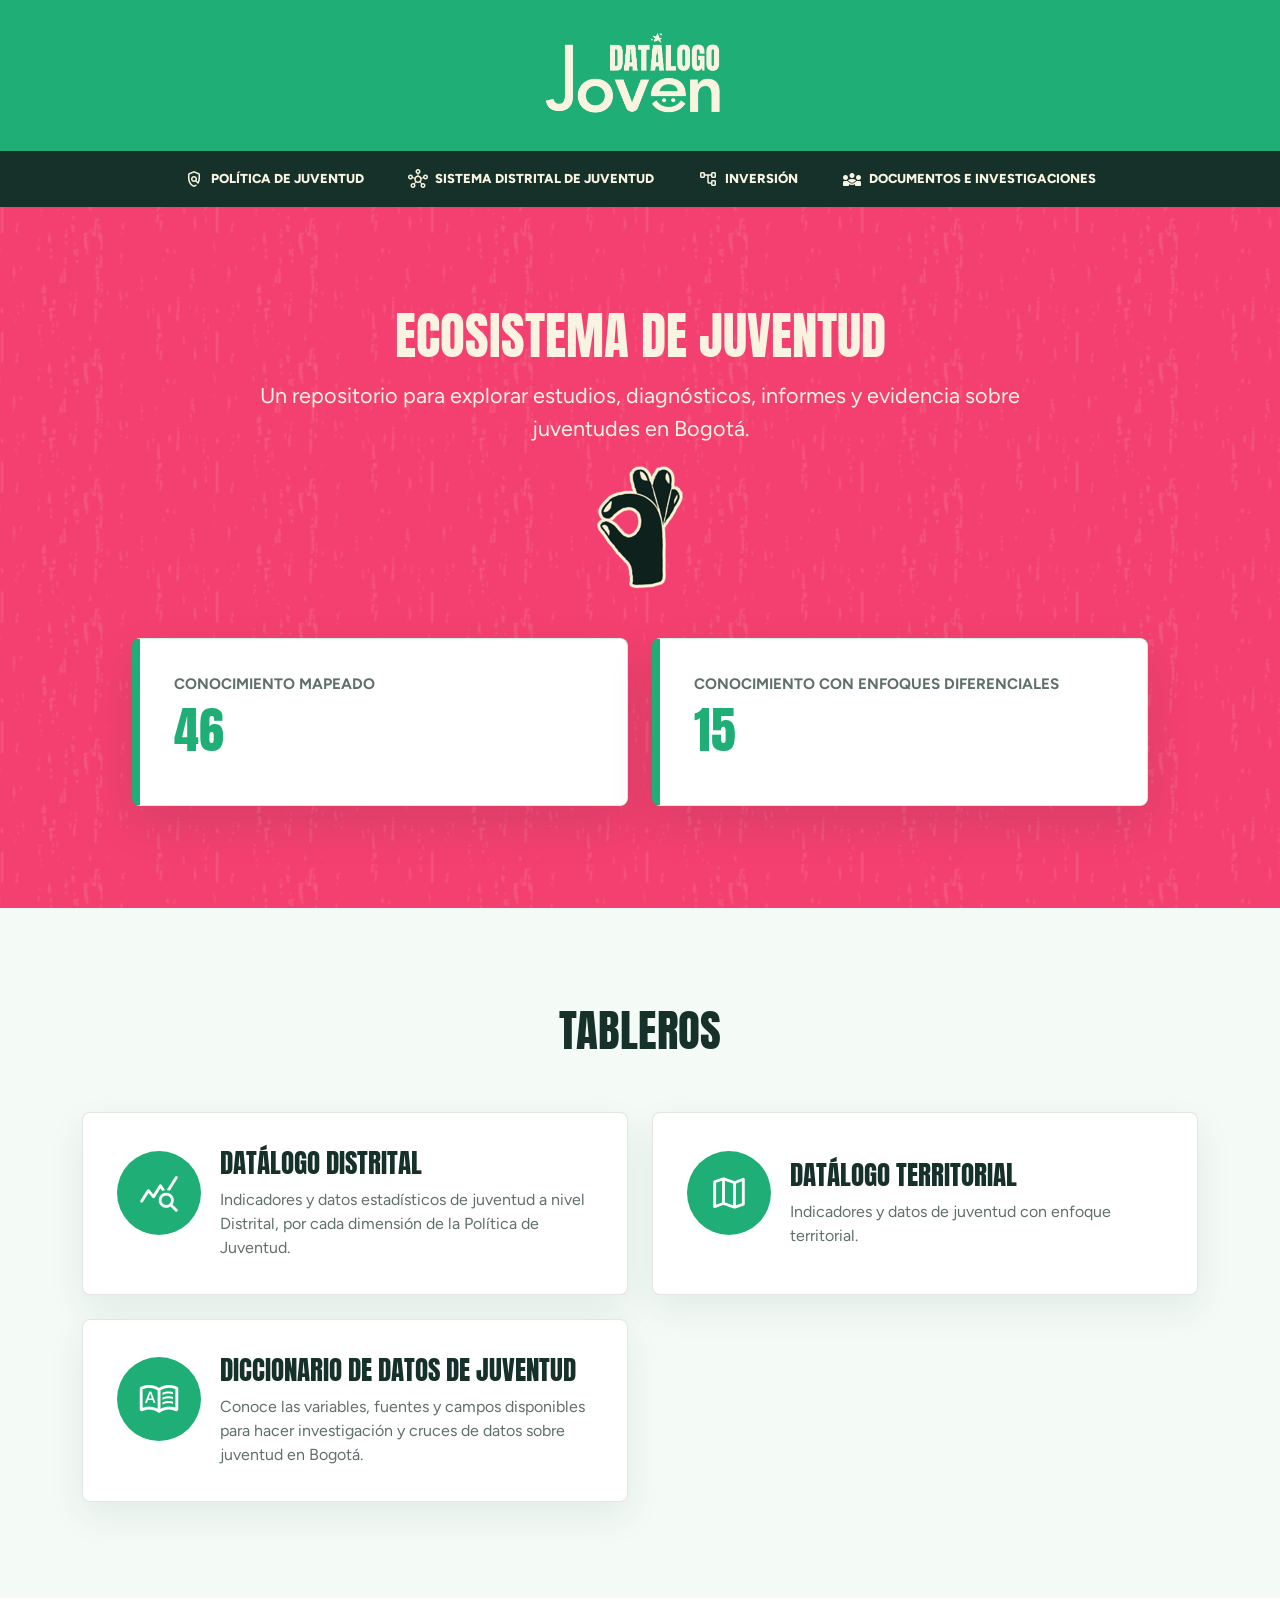
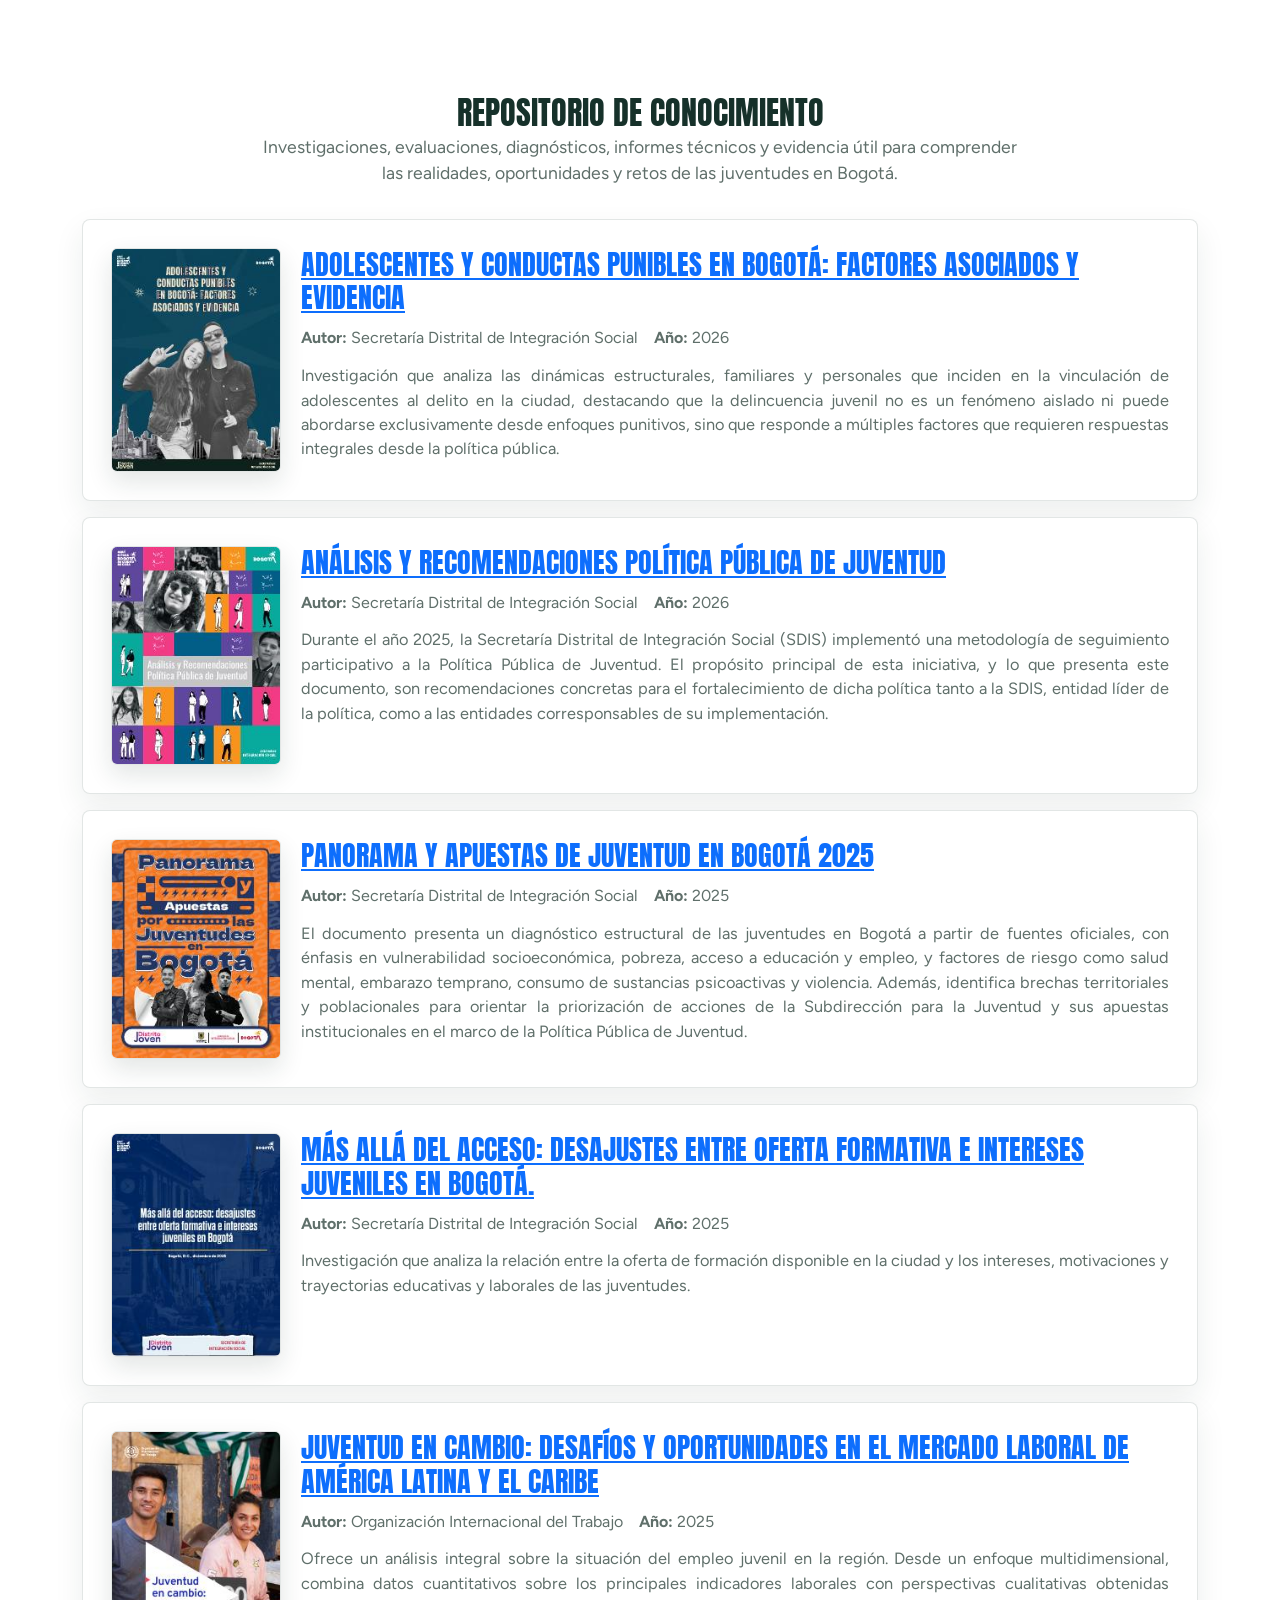
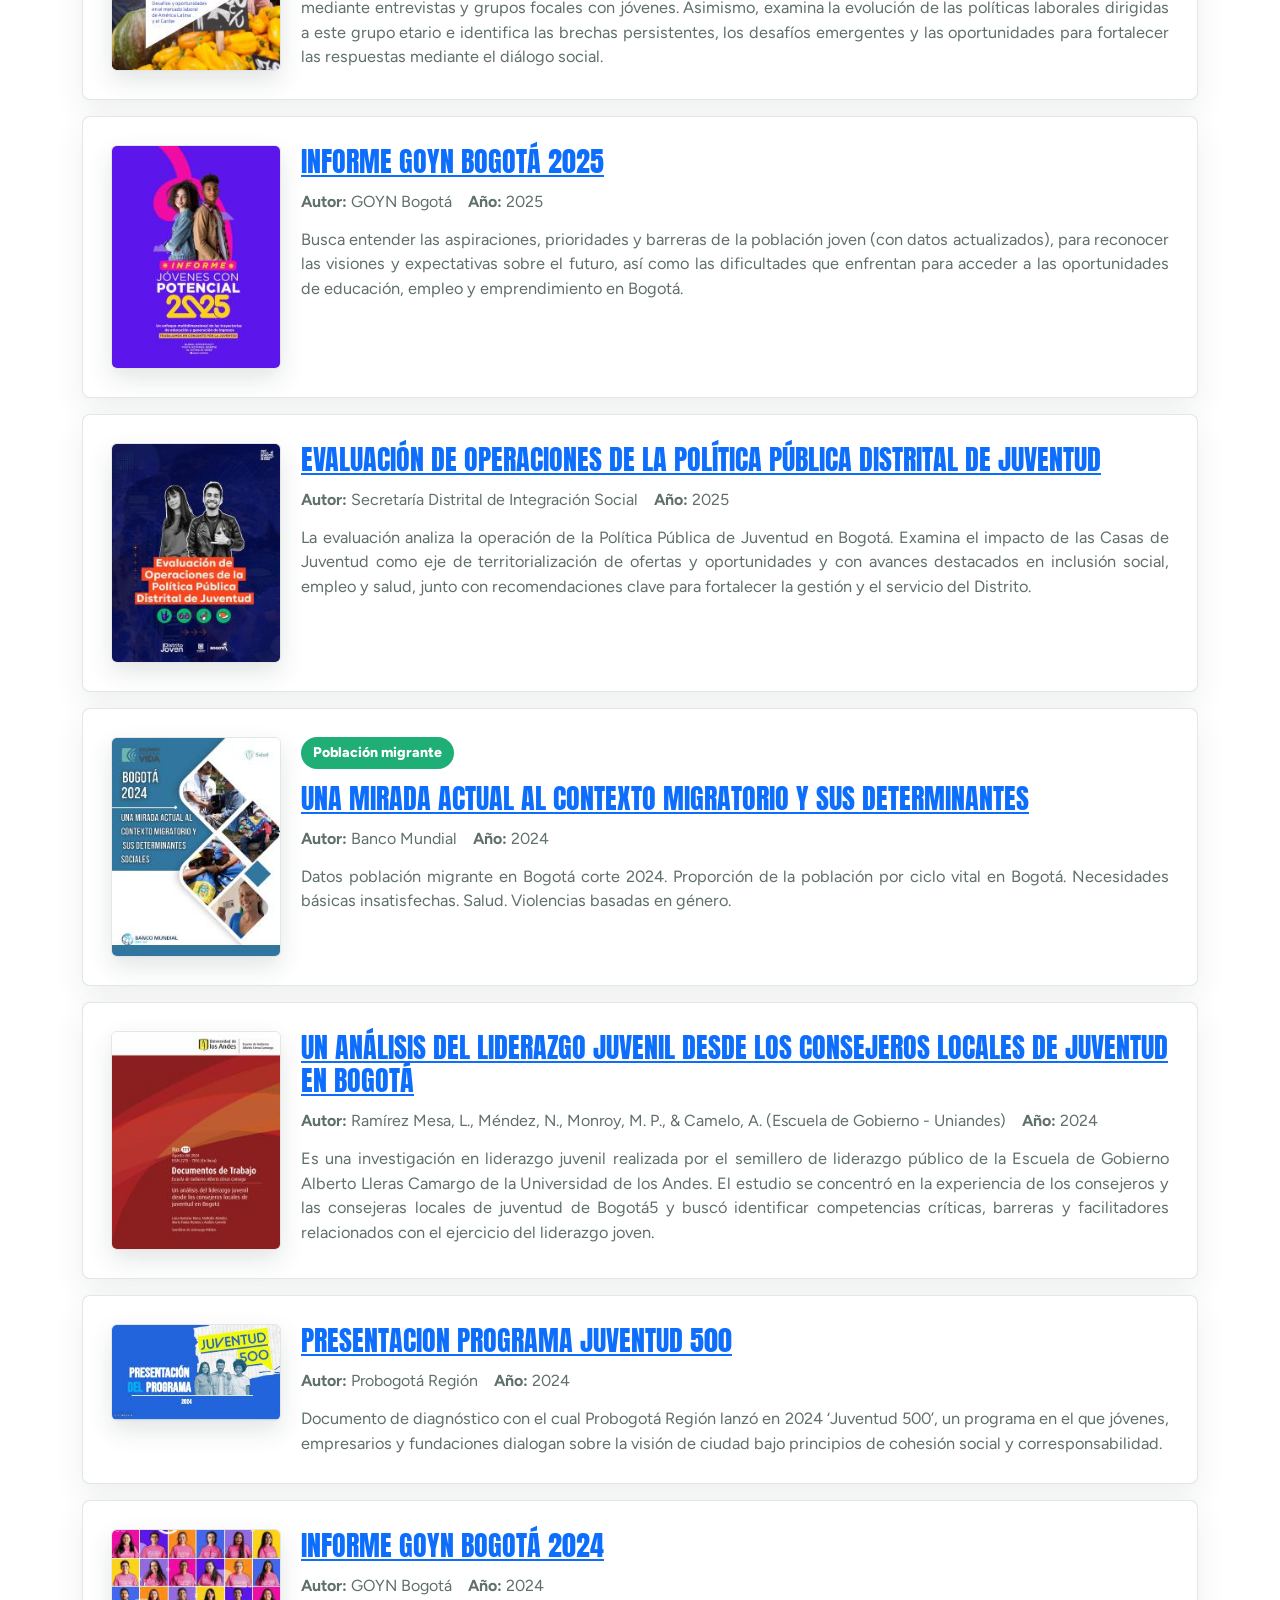
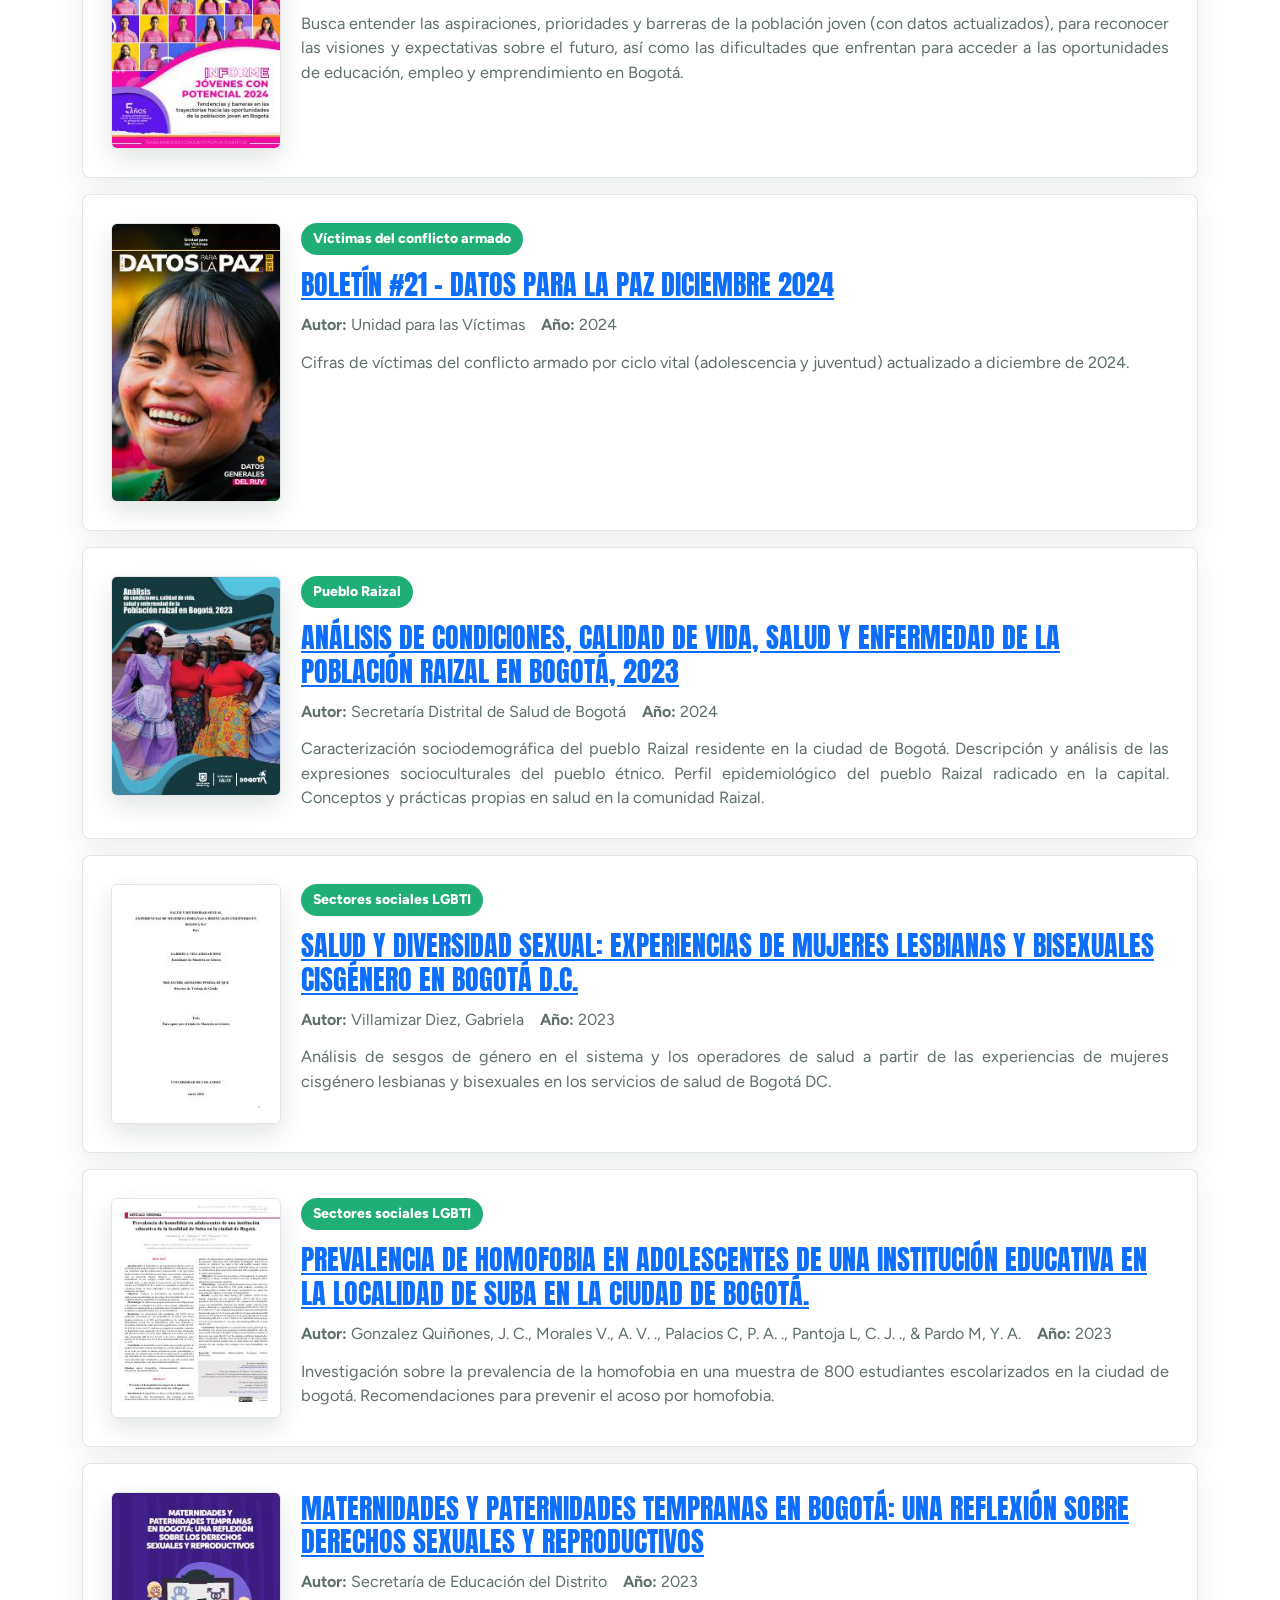
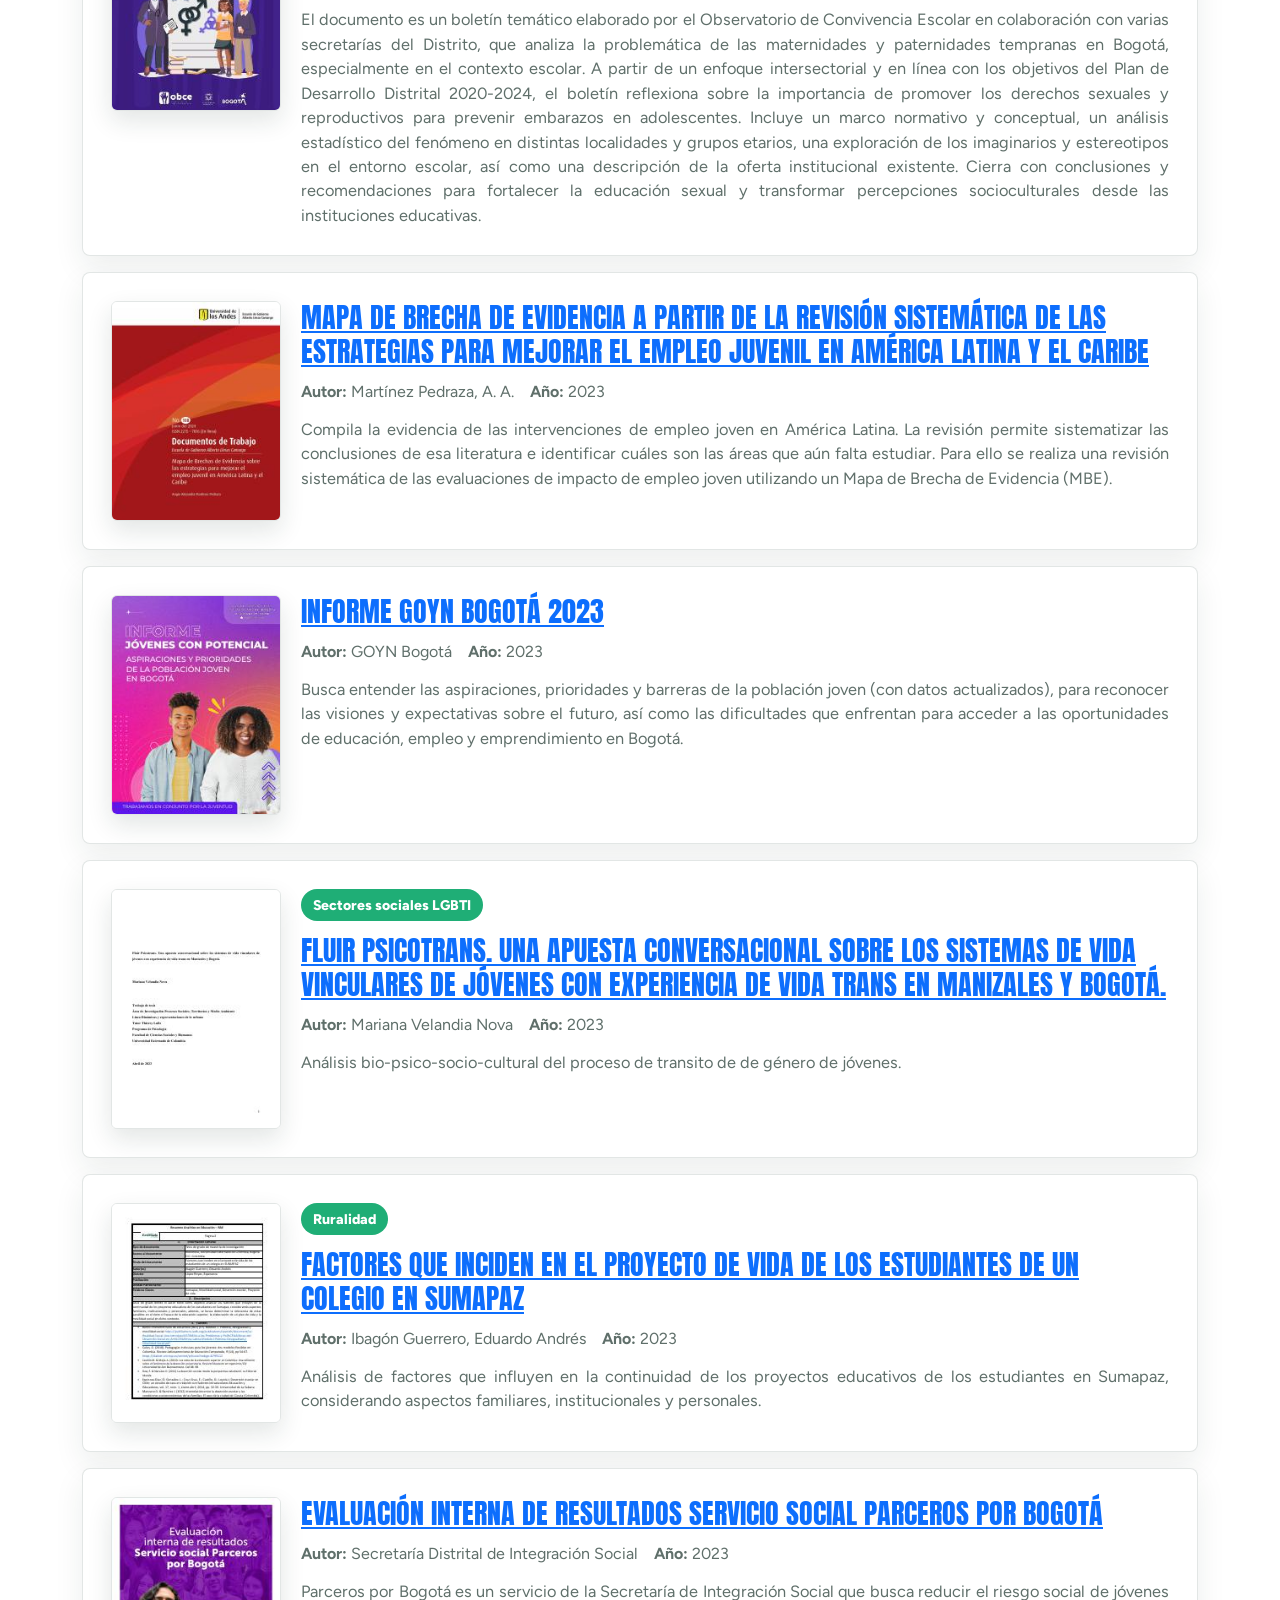
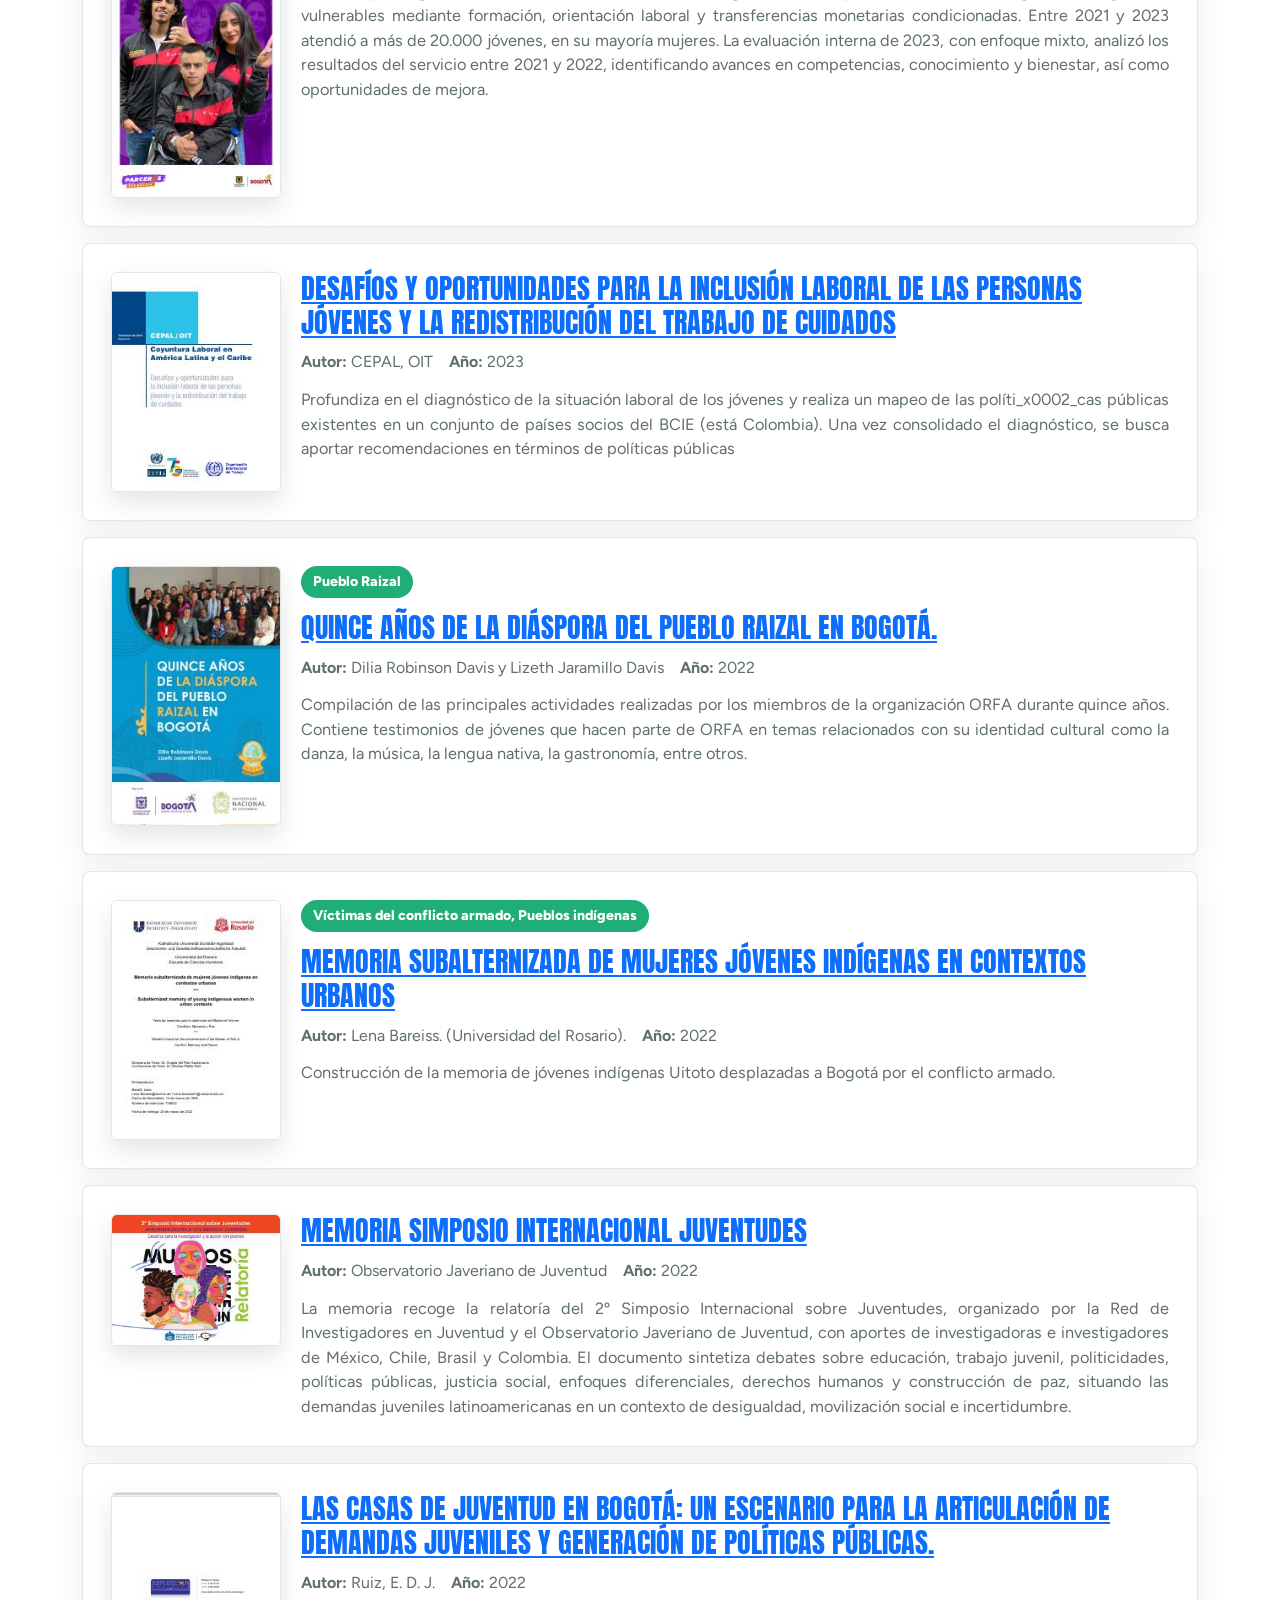
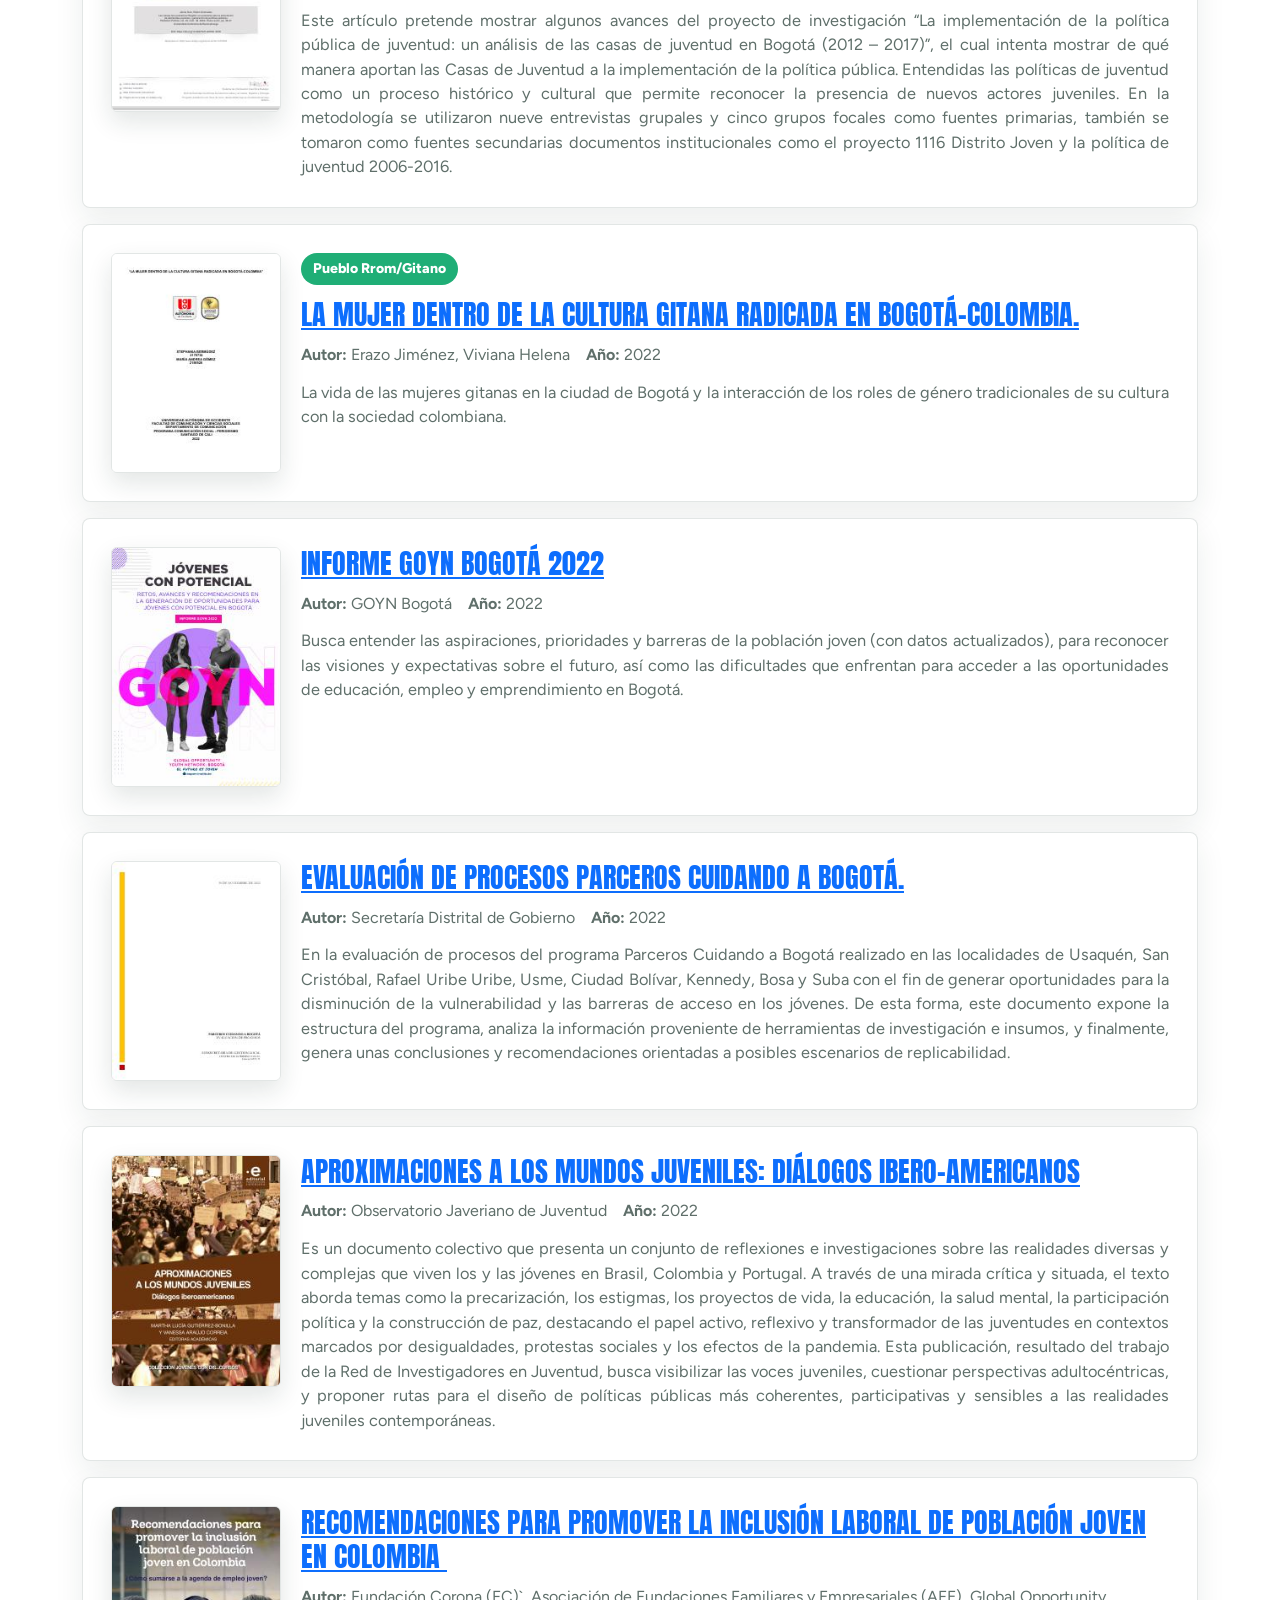
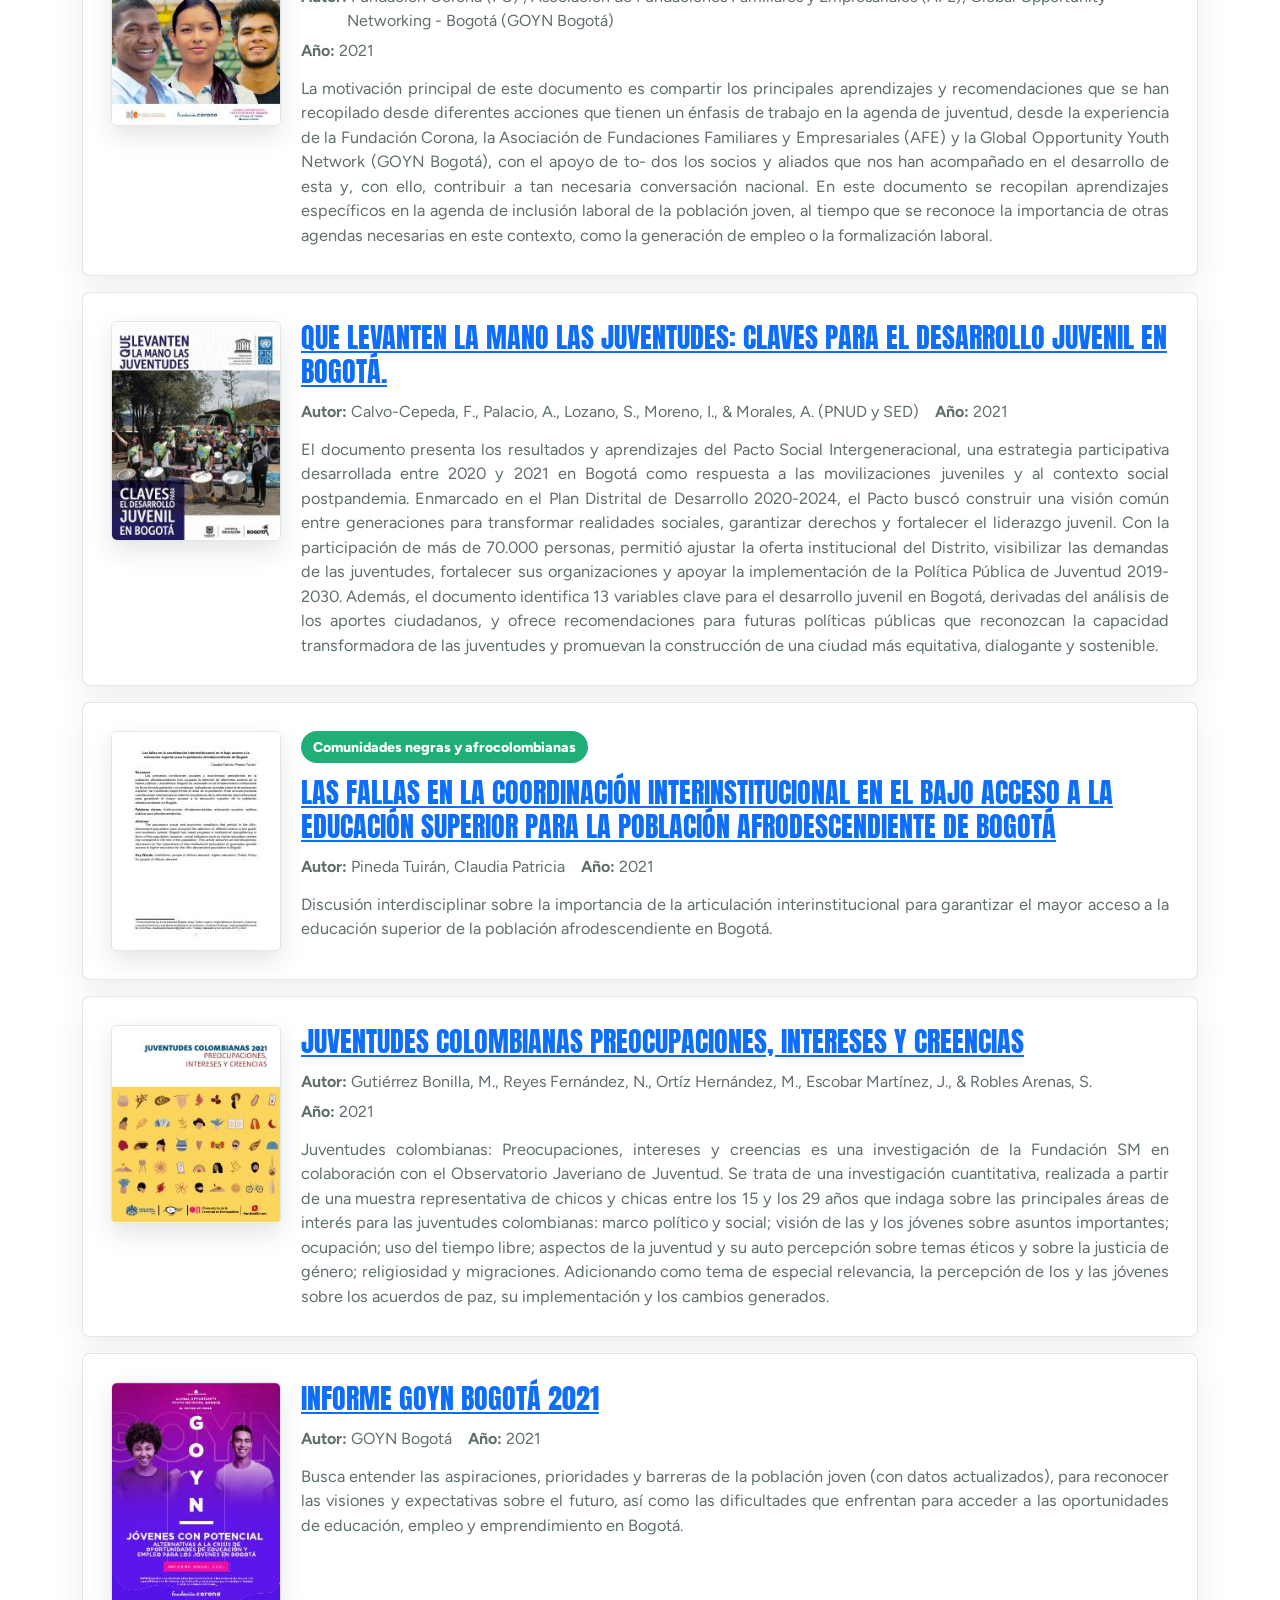
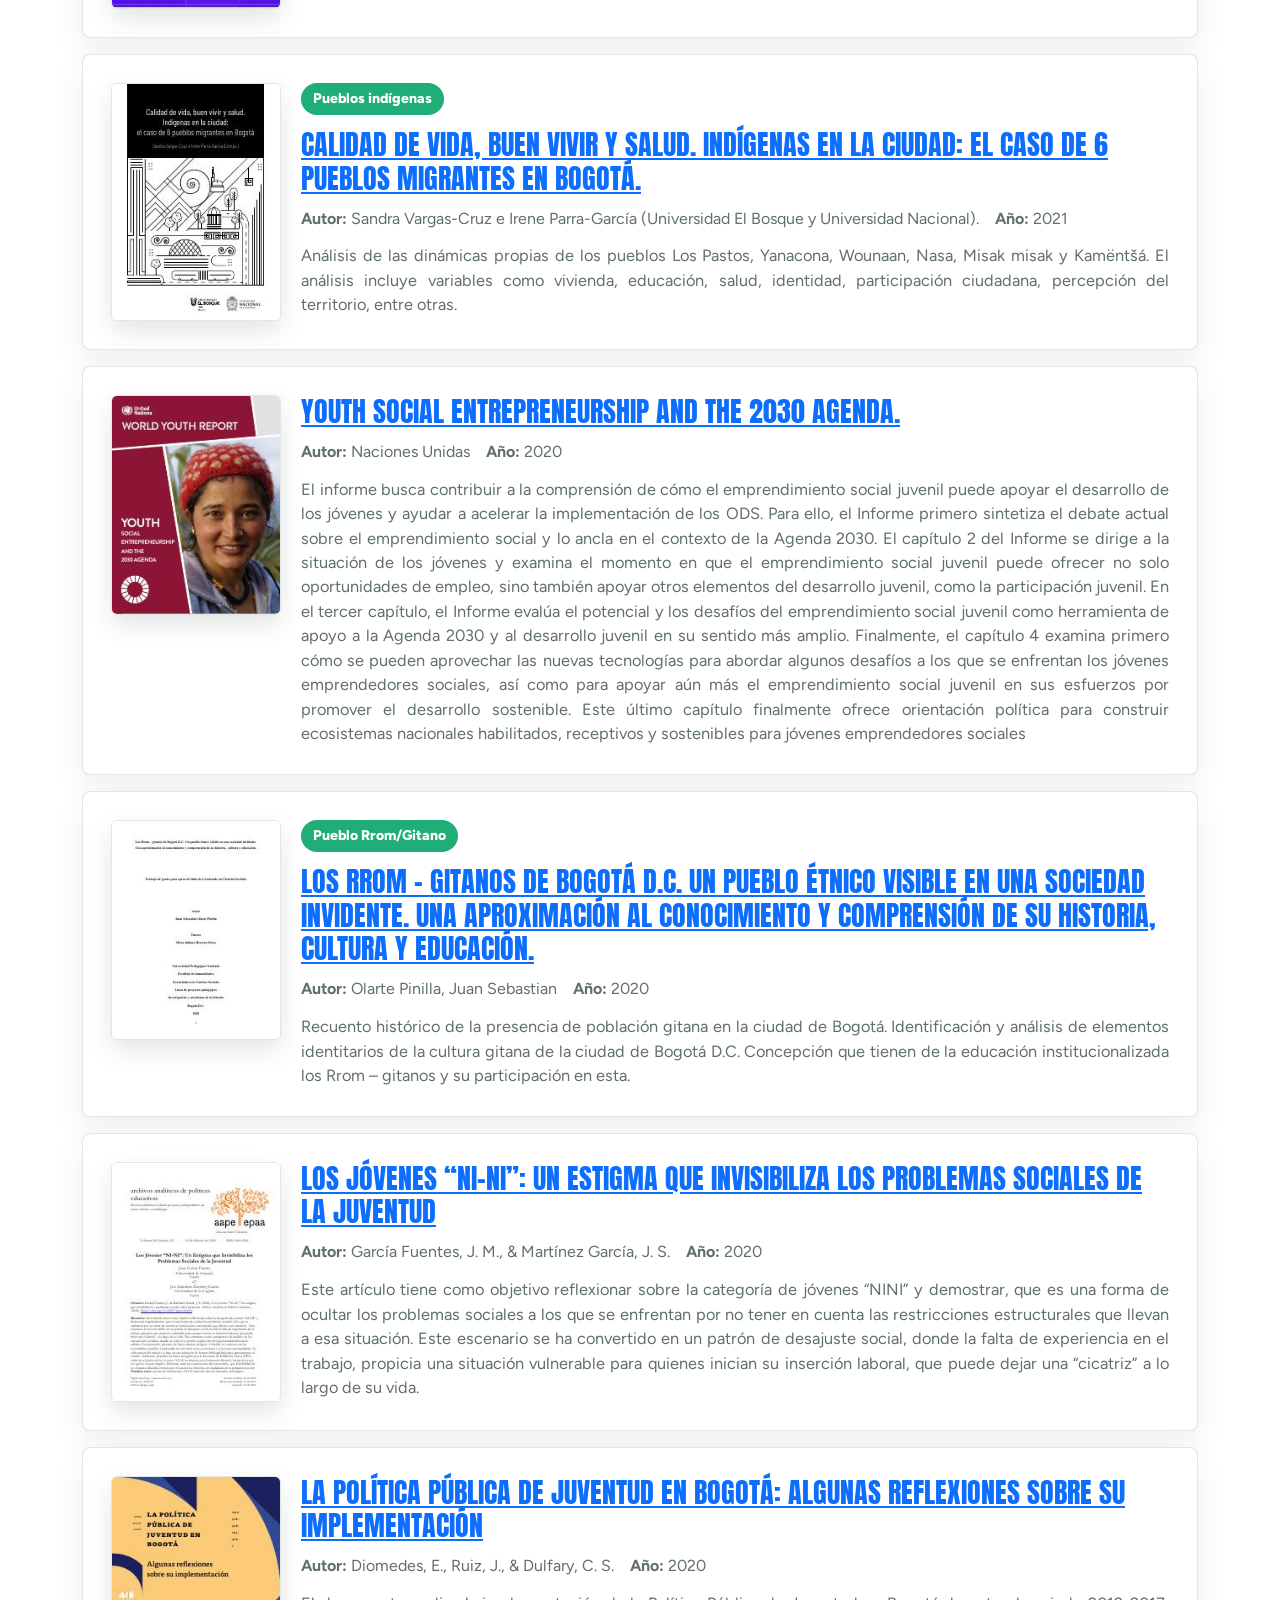
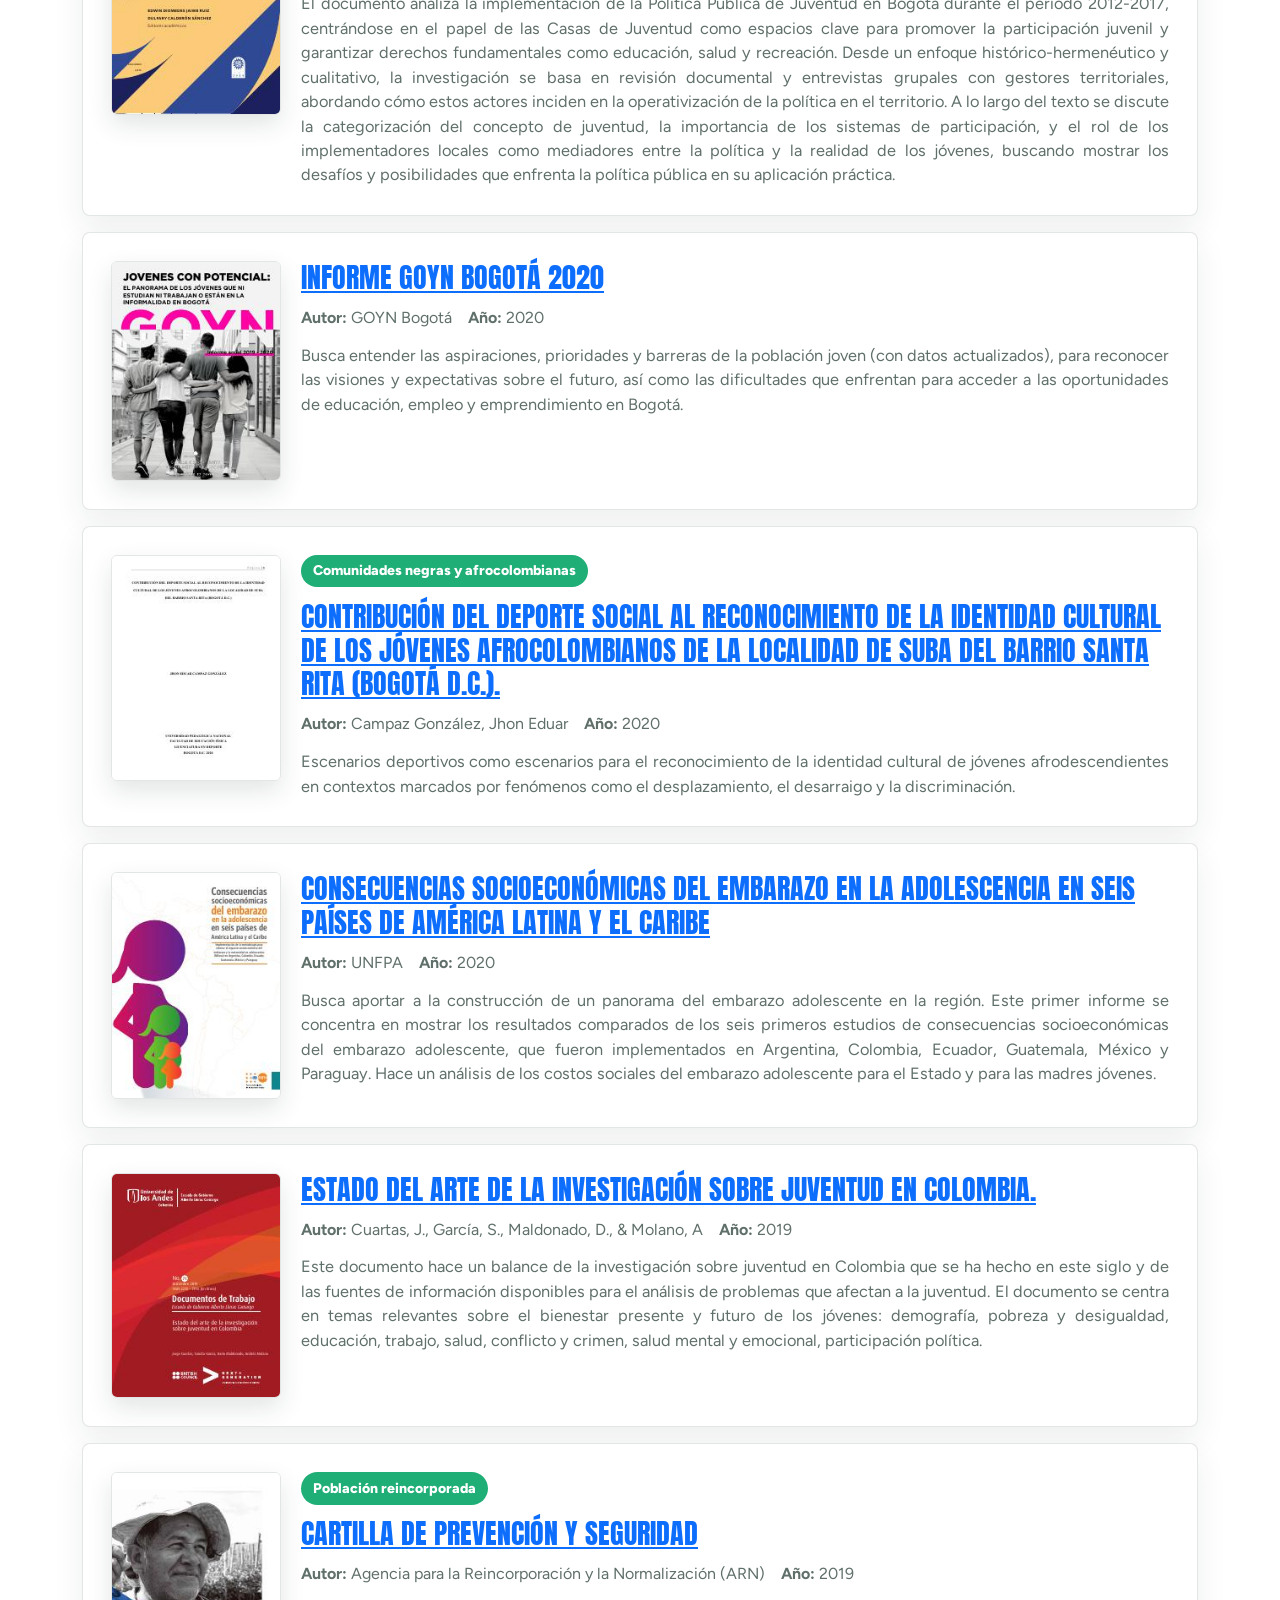
==== ecosistema-juventud.html @ 3a34937c "Cargue del Datálogo Actualizado a 10 de agosto de 2026 Contacto: @FelipeCalvo" ====
<!doctype html>
<html lang="es">
  <head>
    <meta charset="utf-8">
    <meta name="viewport" content="width=device-width, initial-scale=1">
    <title>Ecosistema de Juventud | Datálogo Joven</title>
    <link href="https://cdn.jsdelivr.net/npm/bootstrap@5.3.3/dist/css/bootstrap.min.css" rel="stylesheet">
    <link href="https://fonts.googleapis.com/css2?family=Material+Symbols+Rounded:opsz,wght,FILL,GRAD@24,400,0,0" rel="stylesheet">
    <link rel="stylesheet" href="css/styles.css">
  </head>
  <body>
    <div class="site-chrome">
    <nav class="navbar datalogo-navbar" aria-label="Navegación principal">
      <div class="container-fluid justify-content-center">
        <a class="navbar-brand datalogo-brand m-0" href="index.html" aria-label="Inicio Datálogo Joven">
          <img src="img/datalogo-joven-logo-o.png" alt="Datálogo Joven">
        </a>
      </div>
    </nav>
    <nav class="site-menu" aria-label="Secciones del Datálogo">
      <div class="container">
        <ul class="site-menu-list">
          <li>
            <a href="politica-publica-distrital-juventud.html">
              <span class="material-symbols-rounded" aria-hidden="true">policy</span>
              Política de Juventud
            </a>
          </li>
          <li>
            <a href="sistema-distrital-juventud.html">
              <span class="material-symbols-rounded" aria-hidden="true">hub</span>
              Sistema Distrital de Juventud
            </a>
          </li>
          <li>
            <a href="proyectos-inversion.html">
              <span class="material-symbols-rounded" aria-hidden="true">account_tree</span>
              Inversión
            </a>
          </li>
          <li>
            <a href="ecosistema-juventud.html">
              <span class="material-symbols-rounded" aria-hidden="true">diversity_3</span>
              Documentos e investigaciones
            </a>
          </li>
        </ul>
      </div>
    </nav>
    </div>

    <header class="site-header ecosystem-header">
      <div class="container">
        <div class="row justify-content-center">
          <div class="col-12 col-lg-9 text-center">
            <h1>Ecosistema de Juventud</h1>
            <p class="header-lead">
              Un repositorio para explorar estudios, diagnósticos, informes y evidencia sobre juventudes en Bogotá.
            </p>
			<img src="img/ok.png" alt="Datálogo Joven">
          </div>
        </div>
        <div class="row g-4 mt-2 justify-content-center">
          <div class="col-12 col-md-6">
            <article class="figure-card policy-stat-card">
              <span class="figure-label">Conocimiento mapeado</span>
              <strong>46</strong>
            </article>
          </div>
          <div class="col-12 col-md-6">
            <article class="figure-card policy-stat-card">
              <span class="figure-label">Conocimiento con enfoques diferenciales</span>
              <strong>15</strong>
            </article>
          </div>
        </div>
      </div>
    </header>

    <main>
      <section class="dashboards-section">
        <div class="container">
          <div class="row justify-content-center">
            <div class="col-12 col-lg-9 text-center">
              <h2>Tableros</h2>
            </div>
          </div>
          <div class="row g-4 mt-2">
            <div class="col-12 col-md-6">
              <a class="dashboard-card" href="https://sdis-juventud.github.io/tablero-cij/index.html" aria-label="Abrir Datálogo Distrital" target="_blank">
                <div class="icon-circle" aria-hidden="true">
                  <span class="material-symbols-rounded">query_stats</span>
                </div>
                <div>
                  <h3>Datálogo Distrital</h3>
                  <p>Indicadores y datos estadísticos de juventud a nivel Distrital, por cada dimensión de la Política de Juventud.</p>
                </div>
              </a>
            </div>
            <div class="col-12 col-md-6">
              <a class="dashboard-card" href="https://app.powerbi.com/view?r=eyJrIjoiNTAzODM1YjUtYzQ2My00MGIzLWI1MmMtZmJjN2I5MWI2Y2Y0IiwidCI6ImIzZTMwODA4LWU5YTgtNGYyYS05YmMxLWE3NjBhZTkxMGNmNSIsImMiOjR9" aria-label="Abrir tablero de estadísticas territorializadas" target="_blank">
                <div class="icon-circle" aria-hidden="true">
                  <span class="material-symbols-rounded">map</span>
                </div>
                <div>
                  <h3>Datálogo Territorial</h3>
                  <p>Indicadores y datos de juventud con enfoque territorial.</p>
                </div>
              </a>
            </div>
            <div class="col-12 col-md-6">
              <a class="dashboard-card" href="https://app.powerbi.com/view?r=eyJrIjoiY2UwYTdjY2YtN2FhZC00MmFiLWIzMDctNTUwZjU0MDdmZDgxIiwidCI6IjU3N2ZjMWQ4LTA5MjItNDU4ZS04N2JmLWVjNGY0NTVlYjYwMCIsImMiOjR9" aria-label="Abrir diccionario de datos de juventud" target="_blank">
                <div class="icon-circle" aria-hidden="true">
                  <span class="material-symbols-rounded">dictionary</span>
                </div>
                <div>
                  <h3>Diccionario de datos de juventud</h3>
                  <p>Conoce las variables, fuentes y campos disponibles para hacer investigación y cruces de datos sobre juventud en Bogotá.</p>
                </div>
              </a>
            </div>
          </div>
        </div>
      </section>

      <section class="knowledge-section">
        <div class="container">
          <div class="row justify-content-center">
            <div class="col-12 col-lg-9 text-center">
              <h2>Repositorio de conocimiento</h2>
              <p class="section-description">Investigaciones, evaluaciones, diagnósticos, informes técnicos y evidencia útil para comprender las realidades, oportunidades y retos de las juventudes en Bogotá.</p>
            </div>
          </div>
          <div class="knowledge-table" data-ecosistema-repository>
            <p class="repository-loading">Cargando documentos...</p>
          </div>
        </div>
      </section>

      <section class="ask-section">
        <div class="container">
          <div class="row justify-content-center">
            <div class="col-12 col-lg-8 text-center">
              <h2>¿Qué te gustaría saber?</h2>
              <a class="search-link" href="#" aria-label="Pregúntale a nuestra IA cualquier cosa sobre juventudes en Bogotá">
                <span class="material-symbols-rounded" aria-hidden="true">search</span>
                <span class="search-placeholder">Pregúntale a nuestra IA cualquier cosa sobre juventudes en Bogotá</span>
              </a>
            </div>
          </div>
        </div>
      </section>
    </main>

    <section class="made-with-love">
      <div class="container text-center">
        <p>Hecho con ❤️ por la Subdirección para la Juventud de la Secretaría Distrital de Integración Social.</p>
      </div>
    </section>

    <footer id="sp-footer" >

            <div class="container">
        <div class="container-inner">
      
  
<div class="row">
  <div id="sp-footer1" class="col-lg-12 "><div class="sp-column "><div class="sp-module "><div class="sp-module-content">
<div id="mod-custom122" class="mod-custom custom">
    <div class="container" style="padding: 1px 0;">
<div class="row">
<div class="col-md-1 hasTooltip" style="border-right: 1px solid white;" data-original-title="Logo del Portal Único del Estado Colombiano – GOV.CO "><a href="https://www.colombia.co/" target="_blank" rel="alternate noopener"><img data-src="https://servicios.sdis.gov.co/images/logos/marca_colombia.png" alt="Marca Colombia" width="60px" class="lazyload" /></a></div>
<div class="col-md-5" style="padding-top: 16px;"><a style="color: white;" href="https://www.gov.co" target="_blank" rel="noopener"><img data-src="https://servicios.sdis.gov.co/images/logos/header_govco.png" alt="Logo Portal GOV.CO" width="113" height="27" class="lazyload" /></a></div>
<div class="col-md-6" style="text-align: right; padding-top: 16px;"><a style="color: white;" href="https://www.gov.co" target="_blank" rel="noopener">Conoce GOV.CO aquí</a></div>
</div>
</div></div>
</div></div></div></div></div>
              </div>
      </div>
      
  </footer>

    <script src="https://cdn.jsdelivr.net/npm/bootstrap@5.3.3/dist/js/bootstrap.bundle.min.js"></script>
    <script src="js/main.js"></script>
  </body>
</html>
---- css/styles.css ----
@import url("https://fonts.googleapis.com/css2?family=Anton&family=Figtree:wght@400;500;600;700;800&display=swap");

:root {
  --datalogo-green: #1FAE76;
  --datalogo-ink: #16312a;
  --datalogo-muted: #5f6f6a;
  --datalogo-soft: #f4fbf7;
  --datalogo-yellow: #f6c945;
  --datalogo-red: #e51231;
}

* {
  box-sizing: border-box;
}

body {
  color: var(--datalogo-ink);
  font-family: "Figtree", Arial, Helvetica, sans-serif;
  margin: 0;
  background: #ffffff;
}

h1,
h2,
h3,
.figure-card strong {
  font-family: "Anton", Impact, sans-serif;
  font-weight: 400;
  letter-spacing: 0;
  text-transform: uppercase;
}

.site-chrome {
  position: sticky;
  top: 0;
  z-index: 1030;
}

.datalogo-navbar {
  background: var(--datalogo-green);
  box-shadow: 0 0 0 rgba(22, 49, 42, 0);
  min-height: 125px;
  position: relative;
  transition: min-height 220ms ease, box-shadow 220ms ease;
  will-change: min-height;
}

.datalogo-navbar.is-compact {
  box-shadow: 0 10px 28px rgba(22, 49, 42, 0.18);
  min-height: 93px;
}

.datalogo-brand {
  padding: 22px 16px;
  transition: padding 220ms ease;
  will-change: padding;
}

.datalogo-navbar.is-compact .datalogo-brand {
  padding-bottom: 10px;
  padding-top: 10px;
}

.datalogo-brand img {
  display: block;
  height: auto;
  max-height: 91px;
  max-width: min(364px, calc(100vw - 64px));
  transition: max-height 220ms ease, transform 220ms ease;
  will-change: max-height;
}

.datalogo-navbar.is-compact .datalogo-brand img {
  max-height: 70px;
}

.site-menu {
  background: var(--datalogo-ink);
  color: #f8f4e1;
}

.site-menu-list {
  align-items: center;
  display: flex;
  flex-wrap: wrap;
  gap: 0;
  justify-content: center;
  list-style: none;
  margin: 0;
  padding: 0;
}

.site-menu-list li {
  display: flex;
}

.site-menu a {
  align-items: center;
  color: #f8f4e1;
  display: inline-flex;
  font-family: "Figtree", Arial, Helvetica, sans-serif;
  font-size: 13px;
  font-weight: 800;
  gap: 0.45rem;
  justify-content: center;
  line-height: 1.15;
  padding: 18px 22px;
  text-align: center;
  text-decoration: none;
  text-transform: uppercase;
  transition: background-color 180ms ease, color 180ms ease;
}

.site-menu a:hover,
.site-menu a:focus {
  background: rgba(248, 244, 225, 0.12);
  color: #f8f4e1;
  outline: none;
}

.site-menu .material-symbols-rounded {
  font-size: 20px;
  line-height: 1;
}

.site-header {
  background-image: url("../img/patron-header.png");
  background-position: center;
  background-repeat: repeat;
  padding: clamp(56px, 8vw, 104px) 0;
}

.site-header h1 {
  font-size: clamp(2rem, 4vw, 4rem);
  line-height: 1.05;
  margin-bottom: 1rem;
  color: #F8F4E1;
}

.header-lead {
  color: #F8F4E1;
  font-size: clamp(1.05rem, 2vw, 1.35rem);
  margin: 0 auto;
  max-width: 760px;
}

.figure-card {
  background: #ffffff;
  border: 1px solid rgba(31, 174, 118, 0.2);
  border-left: 8px solid var(--datalogo-green);
  border-radius: 8px;
  box-shadow: 0 18px 45px rgba(22, 49, 42, 0.12);
  height: 100%;
  padding: clamp(22px, 4vw, 34px);
}

.figure-label {
  color: var(--datalogo-muted);
  display: block;
  font-size: 0.95rem;
  font-weight: 700;
  margin-bottom: 0.6rem;
  text-transform: uppercase;
}

.figure-card strong {
  color: var(--datalogo-green);
  display: block;
  font-size: clamp(2.1rem, 5vw, 3.8rem);
  font-weight: 400;
  line-height: 1;
  margin-bottom: 0.8rem;
}

.figure-card p {
  color: var(--datalogo-muted);
  margin: 0;
}

.explore-section,
.ask-section {
  padding: clamp(56px, 8vw, 96px) 0;
}

.explore-section {
  background: #ffffff;
}

.explore-section h2,
.ask-section h2 {
  font-size: clamp(1.9rem, 3.5vw, 3rem);
  margin-bottom: 1.4rem;
}

.section-description {
  color: var(--datalogo-muted);
  font-size: 1.1rem;
  margin: -0.4rem auto 0;
  max-width: 760px;
}

.explore-card {
  align-items: center;
  background: #ffffff;
  border: 1px solid rgba(22, 49, 42, 0.12);
  border-radius: 8px;
  box-shadow: 0 14px 36px rgba(22, 49, 42, 0.08);
  display: flex;
  flex-direction: column;
  padding: clamp(24px, 4vw, 40px);
  text-align: center;
  transition: transform 180ms ease, box-shadow 180ms ease;
}

.explore-card:hover {
  box-shadow: 0 18px 44px rgba(22, 49, 42, 0.14);
  transform: translateY(-4px);
}

.icon-circle {
  align-items: center;
  background: var(--datalogo-green);
  border-radius: 50%;
  color: #ffffff;
  display: inline-flex;
  height: 84px;
  justify-content: center;
  margin-bottom: 1.4rem;
  width: 84px;
}

.icon-circle .material-symbols-rounded {
  font-size: 42px;
  line-height: 1;
}

.explore-card h3 {
  font-size: clamp(1.2rem, 2vw, 1.45rem);
  margin-bottom: 0.8rem;
}

.explore-card p {
  color: var(--datalogo-muted);
  margin: 0;
  max-width: 480px;
}

.explore-card-link {
  color: inherit;
  display: block;
  height: 100%;
  text-decoration: none;
}

.explore-card-link:focus-visible {
  border-radius: 8px;
  outline: 3px solid rgba(31, 174, 118, 0.45);
  outline-offset: 4px;
}

.policy-header {
  background-image: url("../img/patron-morado.png");
}

.policy-header .row.g-4,
.sdj-header .row.g-4,
.investment-header .row.g-4,
.ecosystem-header .row.g-4 {
  max-width: 1040px;
  margin-left: auto;
  margin-right: auto;
}

.sdj-header {
  background-image: url("../img/patron-header-aguamarina.png");
}

.investment-header {
  background-image: url("../img/patron-naranja.png");
}

.ecosystem-header {
  background-image: url("../img/patron-rojo.png");
}

.policy-stat-card {
  min-height: 168px;
}

.policy-stat-card strong {
  font-size: clamp(1.75rem, 4vw, 3.15rem);
  overflow-wrap: anywhere;
}

.policy-info-section,
.policy-resources-section {
  padding: clamp(56px, 8vw, 96px) 0;
}

.policy-info-section {
  background: #ffffff;
}

.policy-copy-block {
  max-width: 980px;
  text-align: justify;
}

.policy-copy-block h3,
.resource-row h3 {
  font-size: clamp(1.45rem, 2.6vw, 2.2rem);
  margin-bottom: 0.8rem;
}

.policy-copy-block p,
.resource-row p {
  color: var(--datalogo-muted);
  font-size: 1.05rem;
  margin: 0;
}

.sdj-schema-image {
  display: block;
  height: auto;
  margin-top: 1rem;
  max-width: 100%;
  width: 100%;
}

.resource-row p {
  text-align: justify;
}

.resource-row p:has(a) {
  text-align: left;
}

.policy-objectives-block {
  max-width: 100%;
}

.policy-objectives-cards {
  display: grid;
  gap: 0.85rem;
  margin-top: 1.2rem;
}

.policy-objective-card {
  align-items: center;
  background: #ffffff;
  border: 1px solid rgba(22, 49, 42, 0.12);
  border-radius: 8px;
  box-shadow: 0 10px 26px rgba(22, 49, 42, 0.07);
  display: grid;
  gap: 1rem;
  grid-template-columns: 44px minmax(0, 1fr);
  padding: 1rem 1.15rem;
}

.objective-number {
  align-items: center;
  background: #000000;
  border-radius: 50%;
  color: #ffffff;
  display: inline-flex;
  font-family: "Figtree", Arial, Helvetica, sans-serif;
  font-size: 20px;
  font-weight: 800;
  height: 44px;
  justify-content: center;
  line-height: 1;
  width: 44px;
}

.policy-objective-card p {
  color: var(--datalogo-muted);
  font-size: 1.05rem;
  line-height: 1.42;
  margin: 0;
  max-width: none;
  text-align: left;
}

.policy-objective-card strong {
  color: var(--datalogo-ink);
  font-weight: 800;
}

.policy-resources-section {
  background: var(--datalogo-soft);
}

.resource-row {
  align-items: flex-start;
  background: #ffffff;
  border: 1px solid rgba(22, 49, 42, 0.1);
  border-radius: 8px;
  box-shadow: 0 12px 30px rgba(22, 49, 42, 0.08);
  display: flex;
  gap: 1rem;
  height: 100%;
  padding: clamp(20px, 3vw, 28px);
}

.resource-row-wide {
  height: auto;
}

.knowledge-section {
  background: #ffffff;
  padding: clamp(56px, 8vw, 96px) 0;
}

.dashboards-section {
  background: var(--datalogo-soft);
  padding: clamp(56px, 8vw, 96px) 0;
}

.dashboards-section h2 {
  font-size: clamp(1.9rem, 3.5vw, 3rem);
  margin-bottom: 1.4rem;
}

.dashboard-card {
  align-items: center;
  background: #ffffff;
  border: 1px solid rgba(22, 49, 42, 0.12);
  border-radius: 8px;
  box-shadow: 0 14px 36px rgba(22, 49, 42, 0.08);
  color: inherit;
  display: grid;
  gap: 1.2rem;
  grid-template-columns: 84px minmax(0, 1fr);
  height: 100%;
  padding: clamp(22px, 4vw, 34px);
  text-decoration: none;
  transition: transform 180ms ease, box-shadow 180ms ease;
}

.dashboard-card:hover,
.dashboard-card:focus {
  box-shadow: 0 18px 44px rgba(22, 49, 42, 0.14);
  color: inherit;
  transform: translateY(-4px);
}

.dashboard-card h3 {
  font-size: clamp(1.25rem, 2.2vw, 1.7rem);
  margin-bottom: 0.5rem;
}

.dashboard-card p {
  color: var(--datalogo-muted);
  margin: 0;
}

.knowledge-table {
  display: grid;
  gap: 1rem;
  margin-top: 2rem;
}

.knowledge-row {
  align-items: flex-start;
  background: #ffffff;
  border: 1px solid rgba(22, 49, 42, 0.12);
  border-radius: 8px;
  box-shadow: 0 12px 30px rgba(22, 49, 42, 0.08);
  display: grid;
  gap: 1.25rem;
  grid-template-columns: 170px minmax(0, 1fr);
  padding: clamp(18px, 3vw, 28px);
}

.knowledge-thumb {
  align-items: flex-start;
  display: flex;
  justify-content: center;
}

.knowledge-thumb img {
  border: 1px solid rgba(22, 49, 42, 0.12);
  border-radius: 6px;
  box-shadow: 0 10px 24px rgba(22, 49, 42, 0.12);
  height: auto;
  max-width: 100%;
}

.knowledge-content h3 {
  font-size: clamp(1.25rem, 2.2vw, 1.85rem);
  margin-bottom: 0.7rem;
}

.knowledge-meta {
  color: var(--datalogo-muted);
  display: flex;
  flex-wrap: wrap;
  gap: 0.4rem 1rem;
  margin-bottom: 0.8rem;
}

.knowledge-meta span {
  display: inline-flex;
}

.knowledge-ideas {
  color: var(--datalogo-muted);
  font-size: 1.02rem;
  line-height: 1.5;
  margin: 0;
  text-align: justify;
}

.tag-differential {
  background: var(--datalogo-green);
  border-radius: 999px;
  color: #ffffff;
  display: inline-flex;
  font-size: 0.88rem;
  font-weight: 800;
  margin-bottom: 0.8rem;
  padding: 0.35rem 0.75rem;
}

.repository-loading,
.repository-error {
  color: var(--datalogo-muted);
  margin: 0;
  text-align: center;
}

.resource-icon {
  align-items: center;
  background: var(--datalogo-green);
  border-radius: 50%;
  color: #ffffff;
  display: inline-flex;
  flex: 0 0 auto;
  height: 58px;
  justify-content: center;
  width: 58px;
}

.resource-icon .material-symbols-rounded {
  font-size: 30px;
}

.separador {
  display:block;
  height: 18px;
  clear: both;
}

.ask-section {
  background: var(--datalogo-soft);
}

.search-link {
  align-items: center;
  background: #ffffff;
  border: 1px solid rgba(22, 49, 42, 0.16);
  border-radius: 999px;
  box-shadow: 0 12px 32px rgba(22, 49, 42, 0.1);
  color: var(--datalogo-muted);
  display: flex;
  gap: 0.75rem;
  margin: 0 auto;
  max-width: 760px;
  min-height: 62px;
  padding: 0.9rem 1.25rem;
  text-align: left;
  text-decoration: none;
  transition: border-color 180ms ease, box-shadow 180ms ease;
}

.search-link:hover,
.search-link:focus {
  border-color: var(--datalogo-green);
  box-shadow: 0 14px 36px rgba(31, 174, 118, 0.18);
  color: var(--datalogo-ink);
  outline: none;
}

.search-link .material-symbols-rounded {
  color: var(--datalogo-green);
  flex: 0 0 auto;
  font-size: 30px;
}

.search-placeholder {
  overflow-wrap: anywhere;
}

.made-with-love {
  background: var(--datalogo-soft);
  color: var(--datalogo-ink);
  padding: 28px 0;
}

.made-with-love p {
  font-weight: 500;
  margin: 0;
}

#sp-footer {
  background-color: var(--datalogo-red);
  color: #ffffff;
  padding: 12px 0;
}

#sp-footer a {
  color: #ffffff;
}

#sp-footer img {
  height: auto;
  max-width: 100%;
}

@media (max-width: 767.98px) {
  .datalogo-navbar {
    min-height: 106px;
  }

  .datalogo-navbar.is-compact {
    min-height: 81px;
  }

  .datalogo-brand {
    padding-bottom: 18px;
    padding-top: 18px;
  }

  .datalogo-brand img {
    max-height: 73px;
  }

  .datalogo-navbar.is-compact .datalogo-brand img {
    max-height: 57px;
  }

  .site-header {
    padding-top: 48px;
  }

  .site-menu-list {
    align-items: stretch;
  }

  .site-menu a {
    flex: 1 1 100%;
    padding: 14px 12px;
  }

  .site-menu-list li {
    flex: 1 1 100%;
  }

  .figure-card {
    border-left-width: 6px;
  }

  .search-link {
    align-items: flex-start;
    border-radius: 28px;
    min-height: auto;
  }

  .policy-objective-card {
    grid-template-columns: 40px minmax(0, 1fr);
  }

  .objective-number {
    height: 40px;
    width: 40px;
  }

  .knowledge-row {
    grid-template-columns: 1fr;
  }

  .dashboard-card {
    grid-template-columns: 1fr;
    text-align: center;
  }

  .dashboard-card .icon-circle {
    margin-left: auto;
    margin-right: auto;
  }

  .knowledge-thumb {
    justify-content: flex-start;
  }

  .knowledge-thumb img {
    max-width: 150px;
  }

  #sp-footer .row {
    row-gap: 10px;
    text-align: center;
  }

  #sp-footer .col-md-1 {
    border-right: 0 !important;
  }

  #sp-footer .col-md-6 {
    text-align: center !important;
  }
}
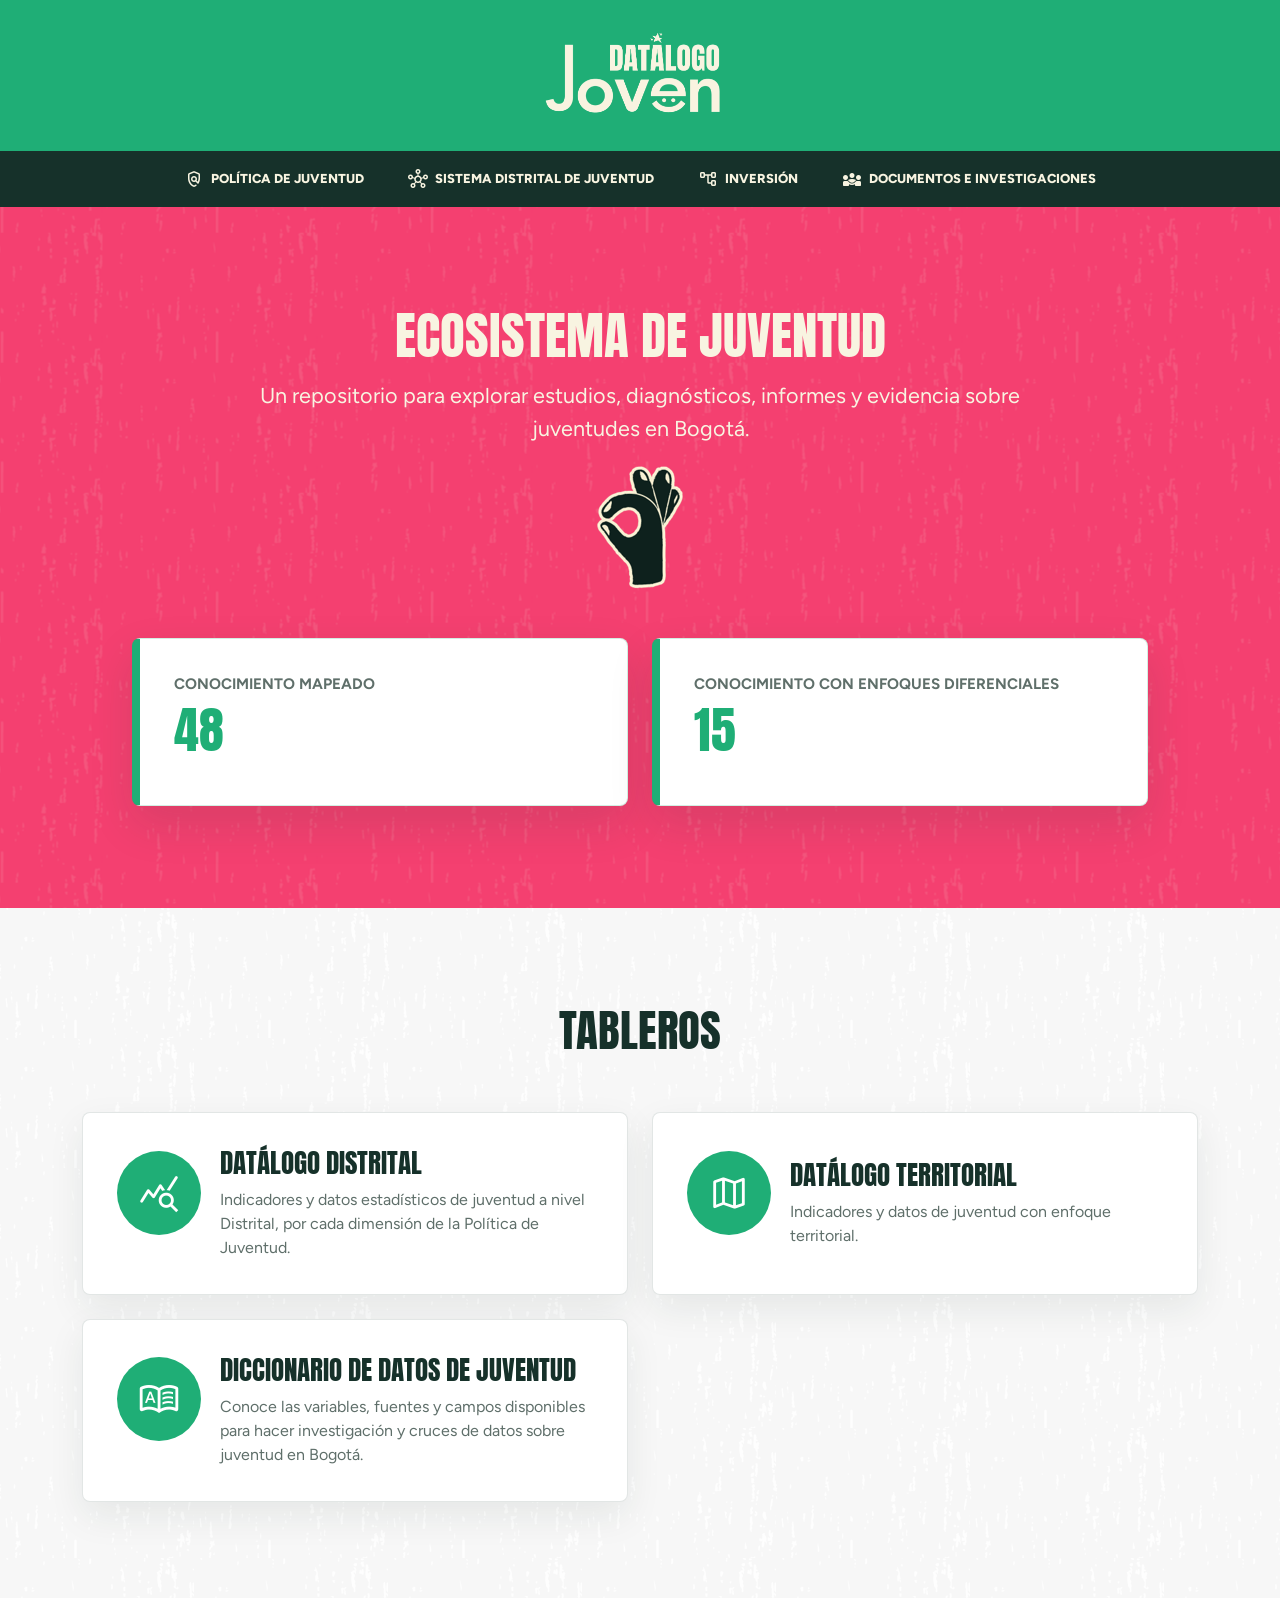
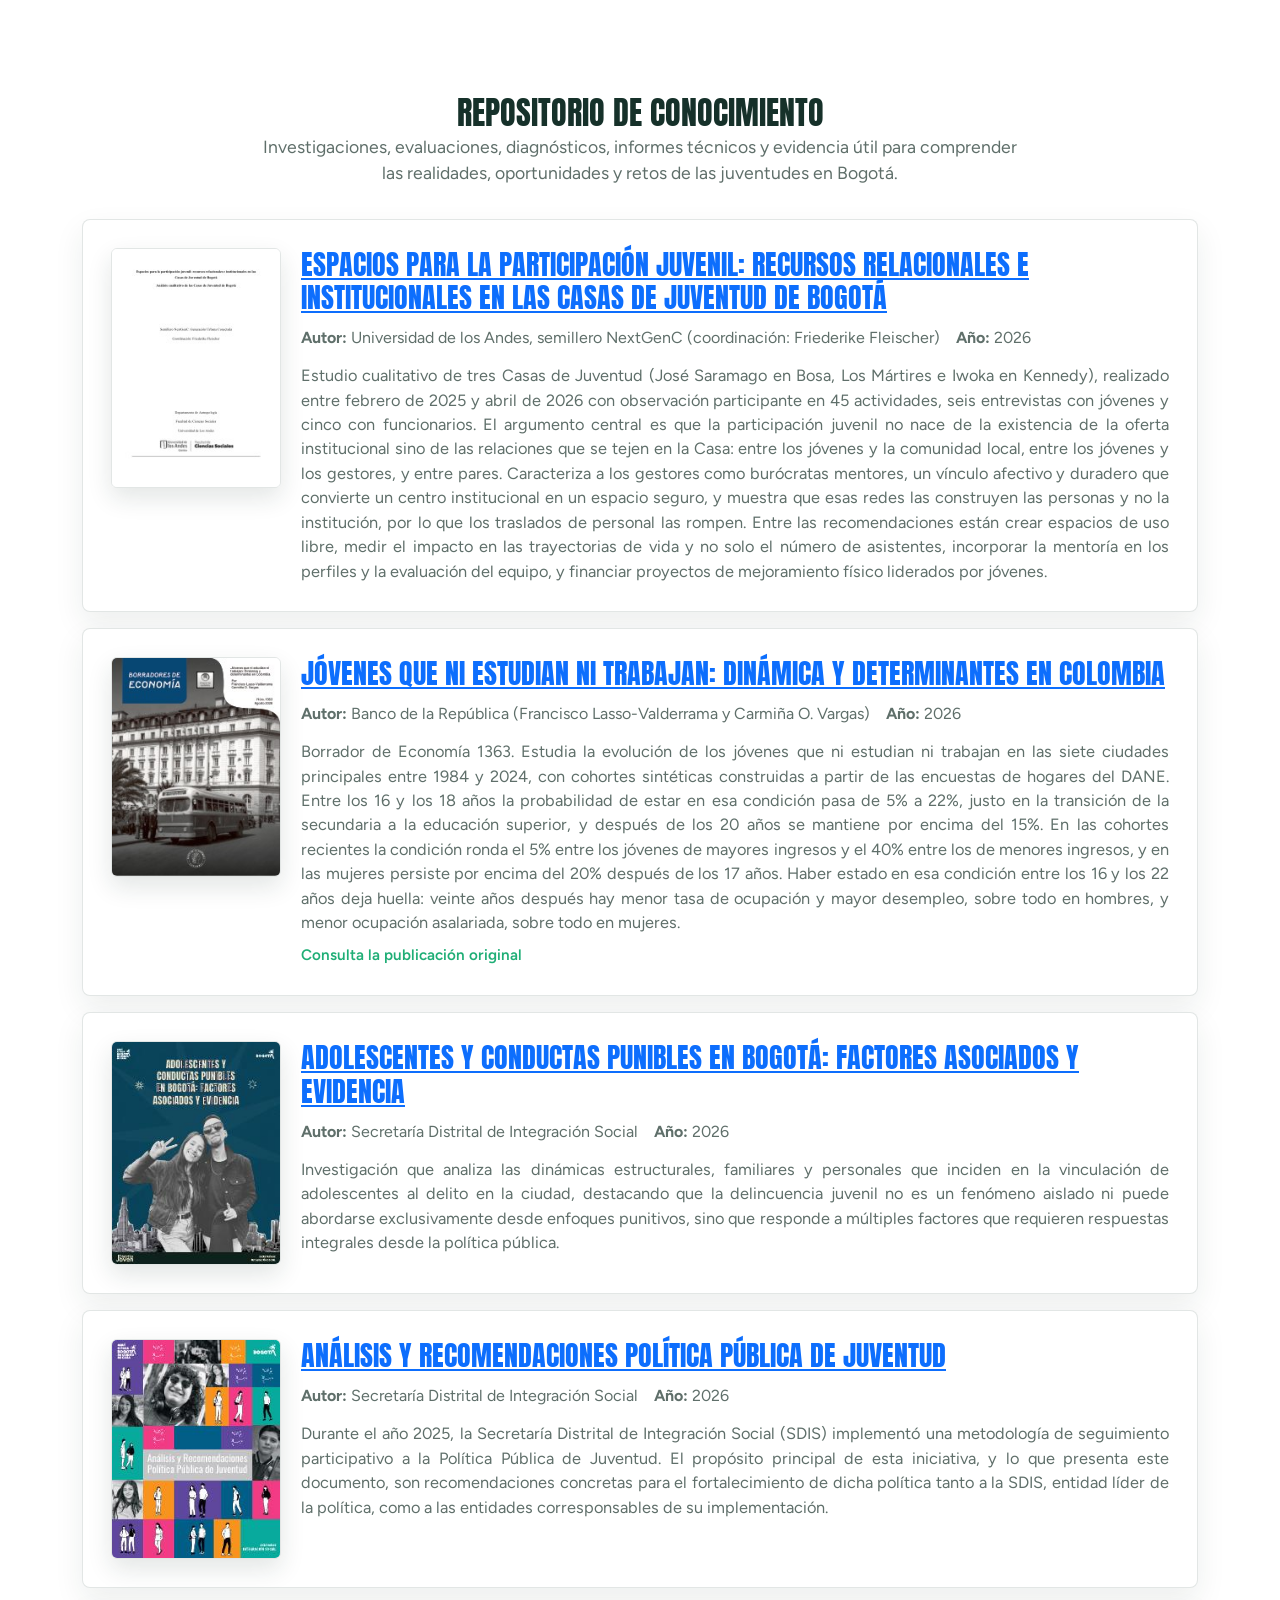
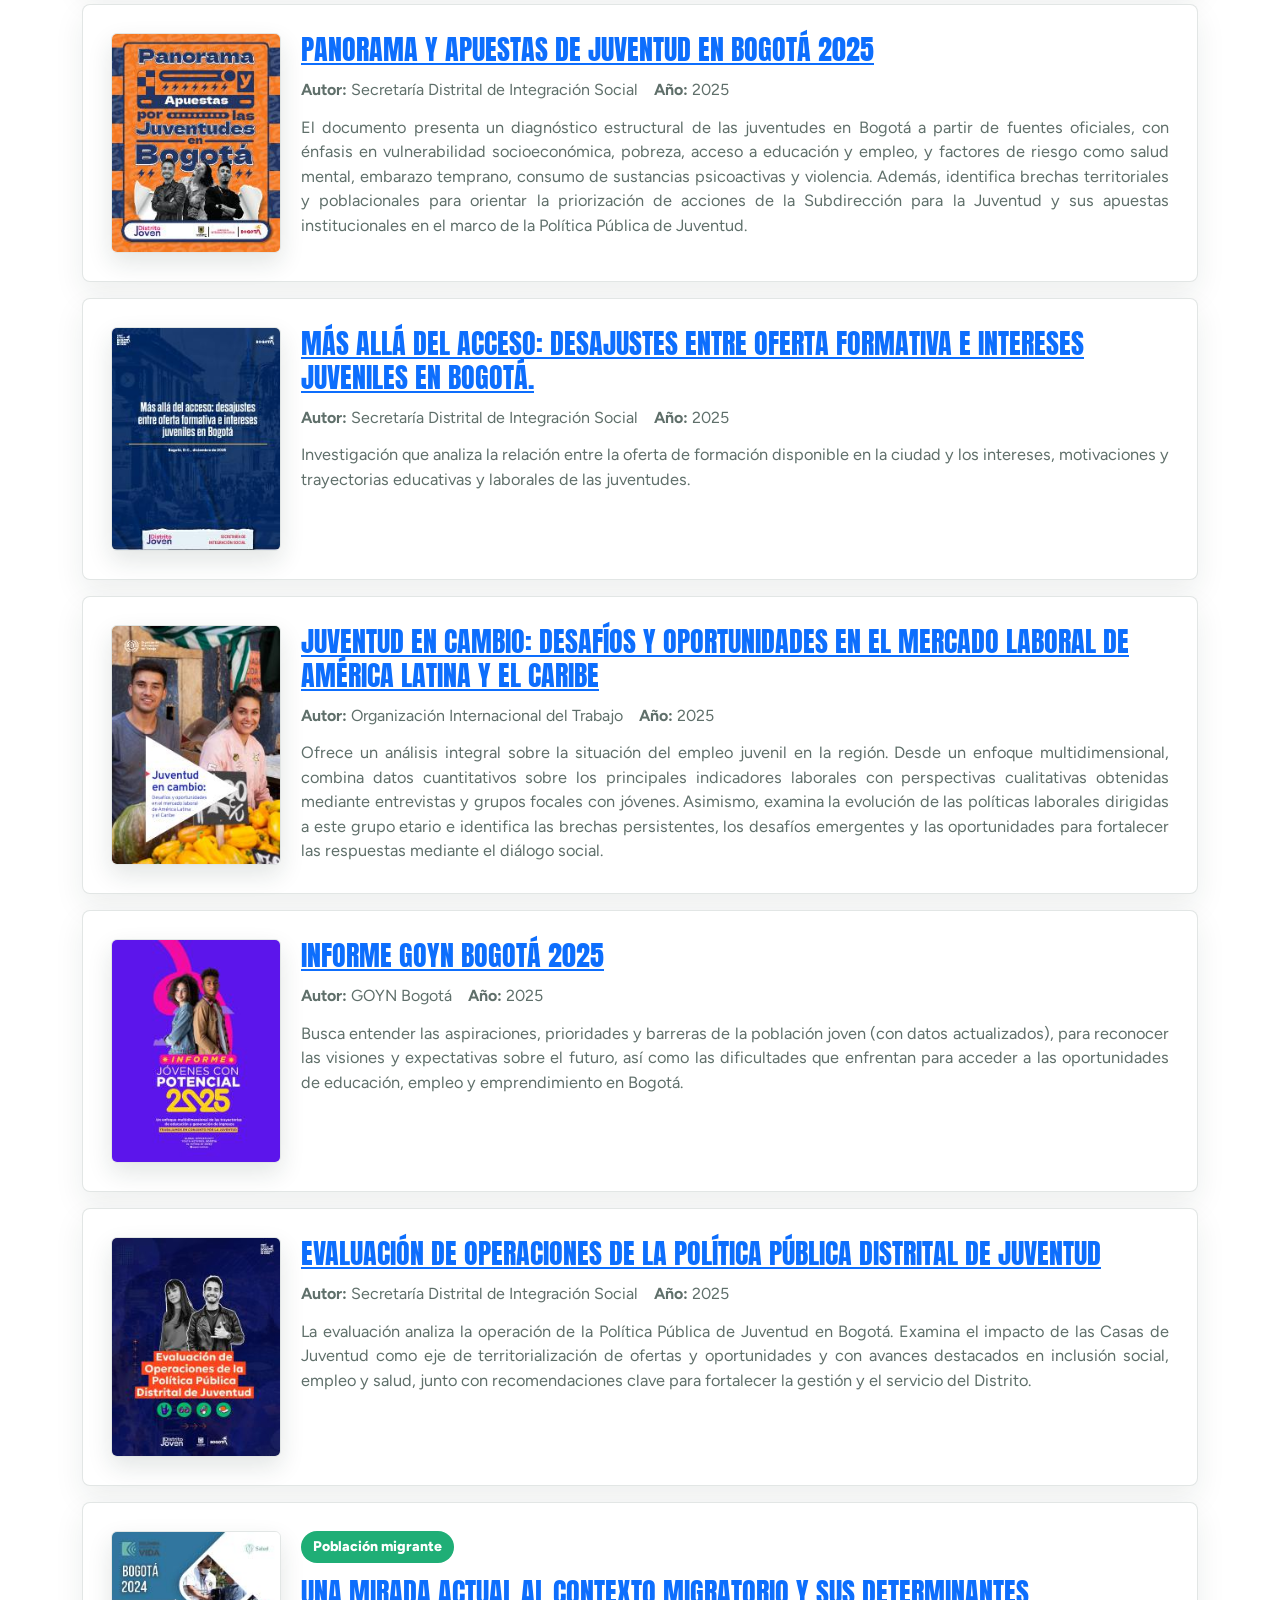
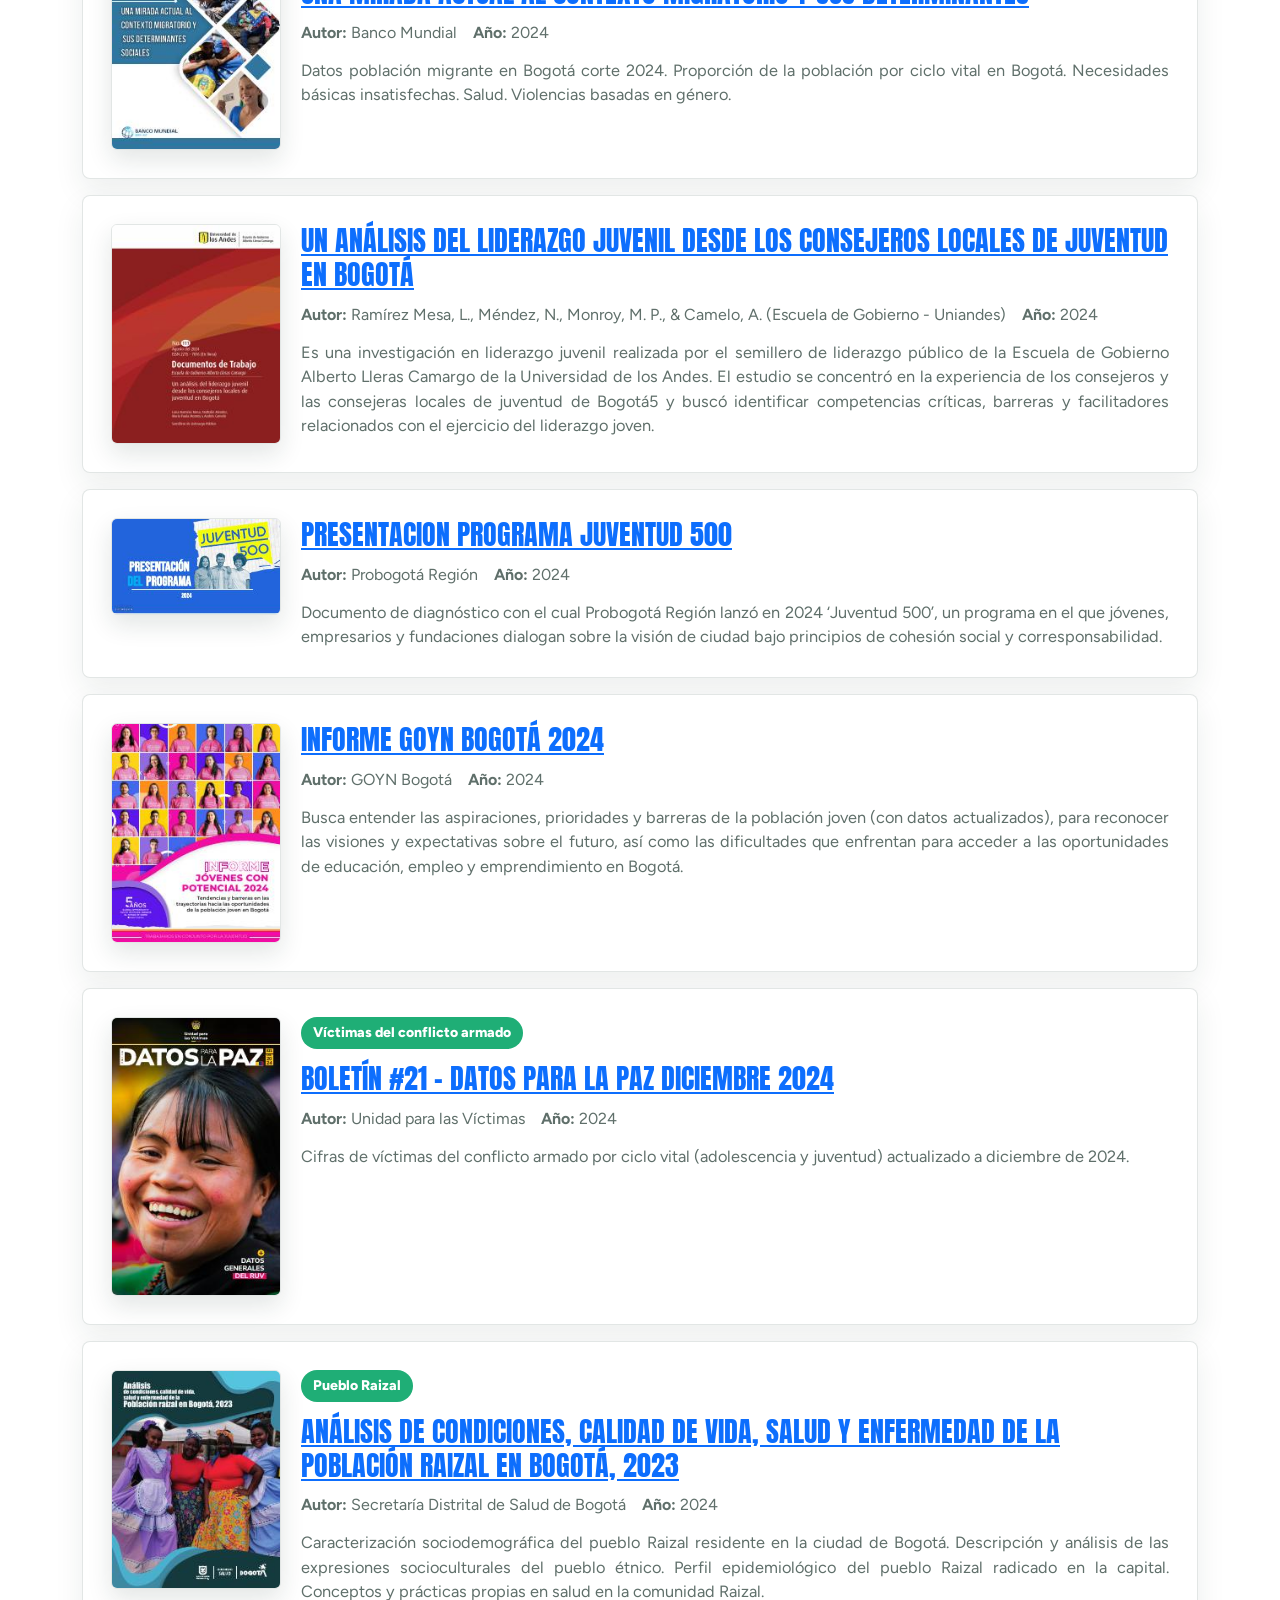
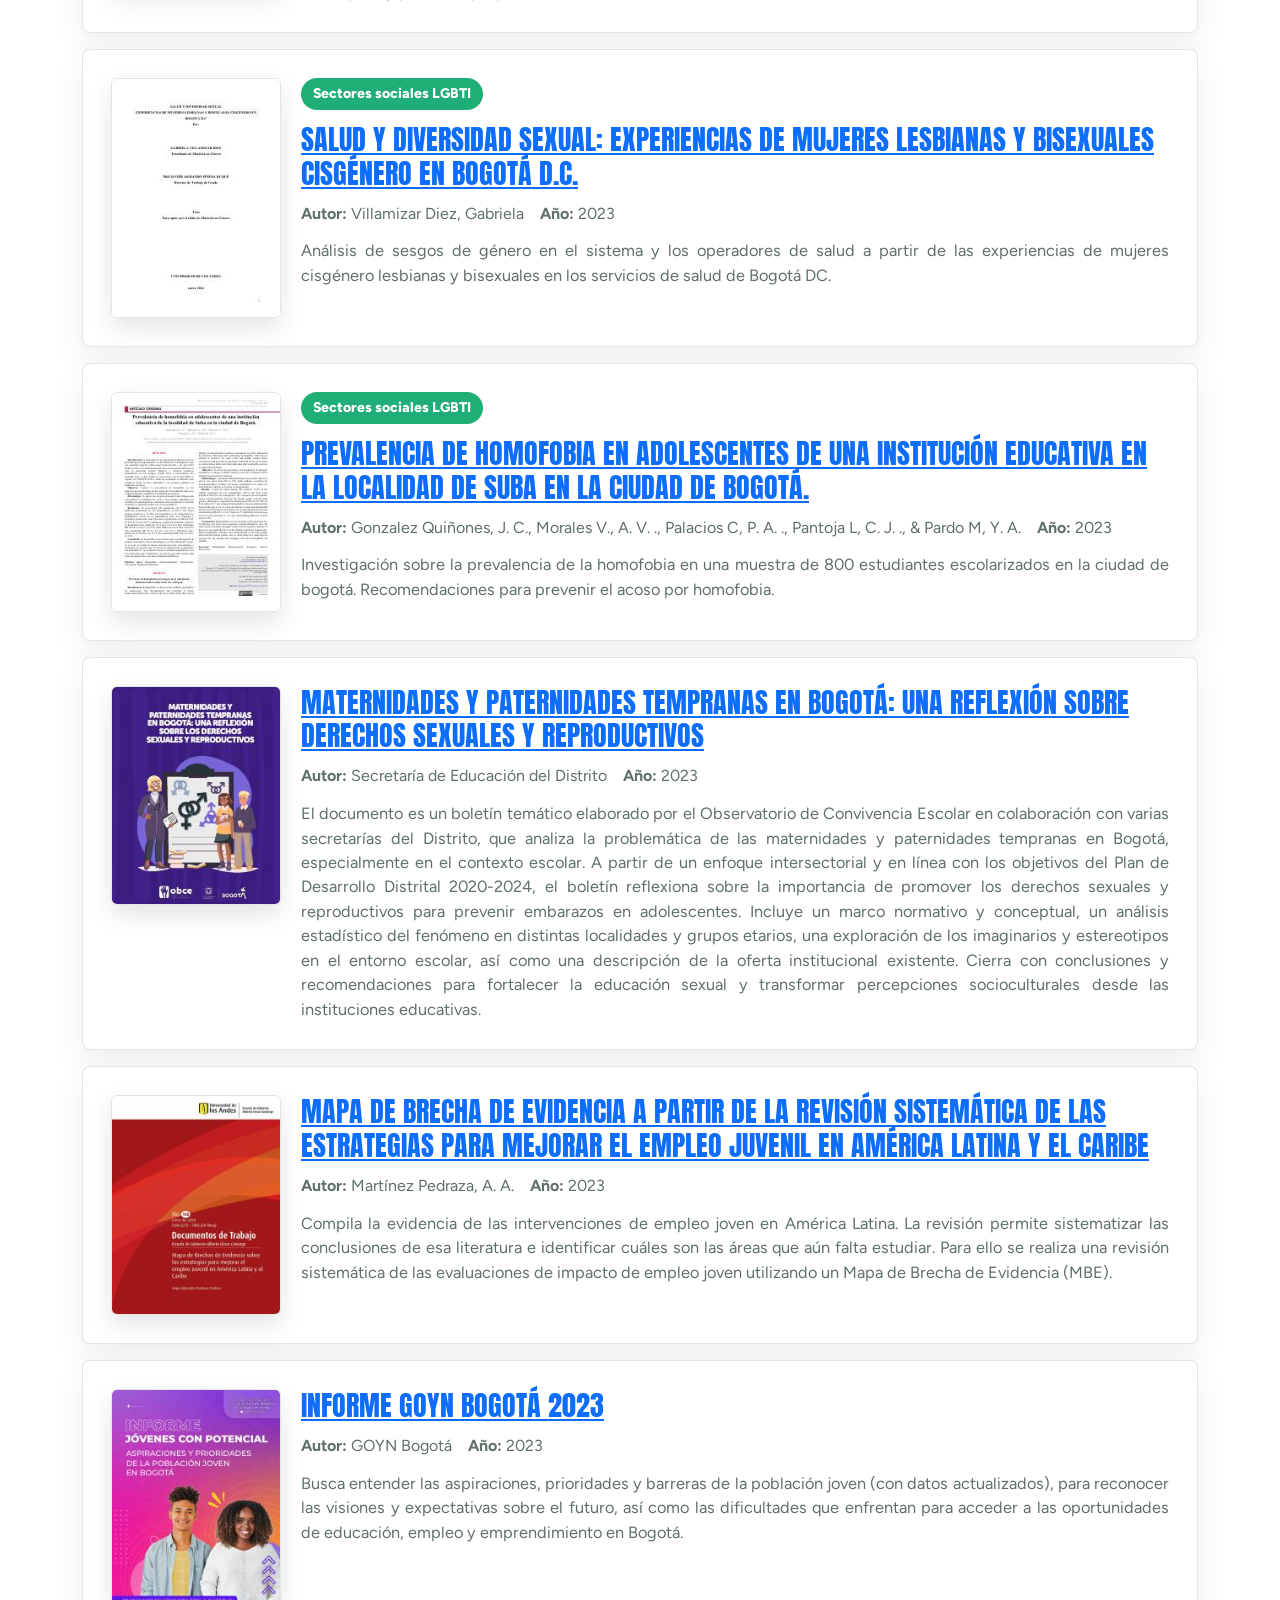
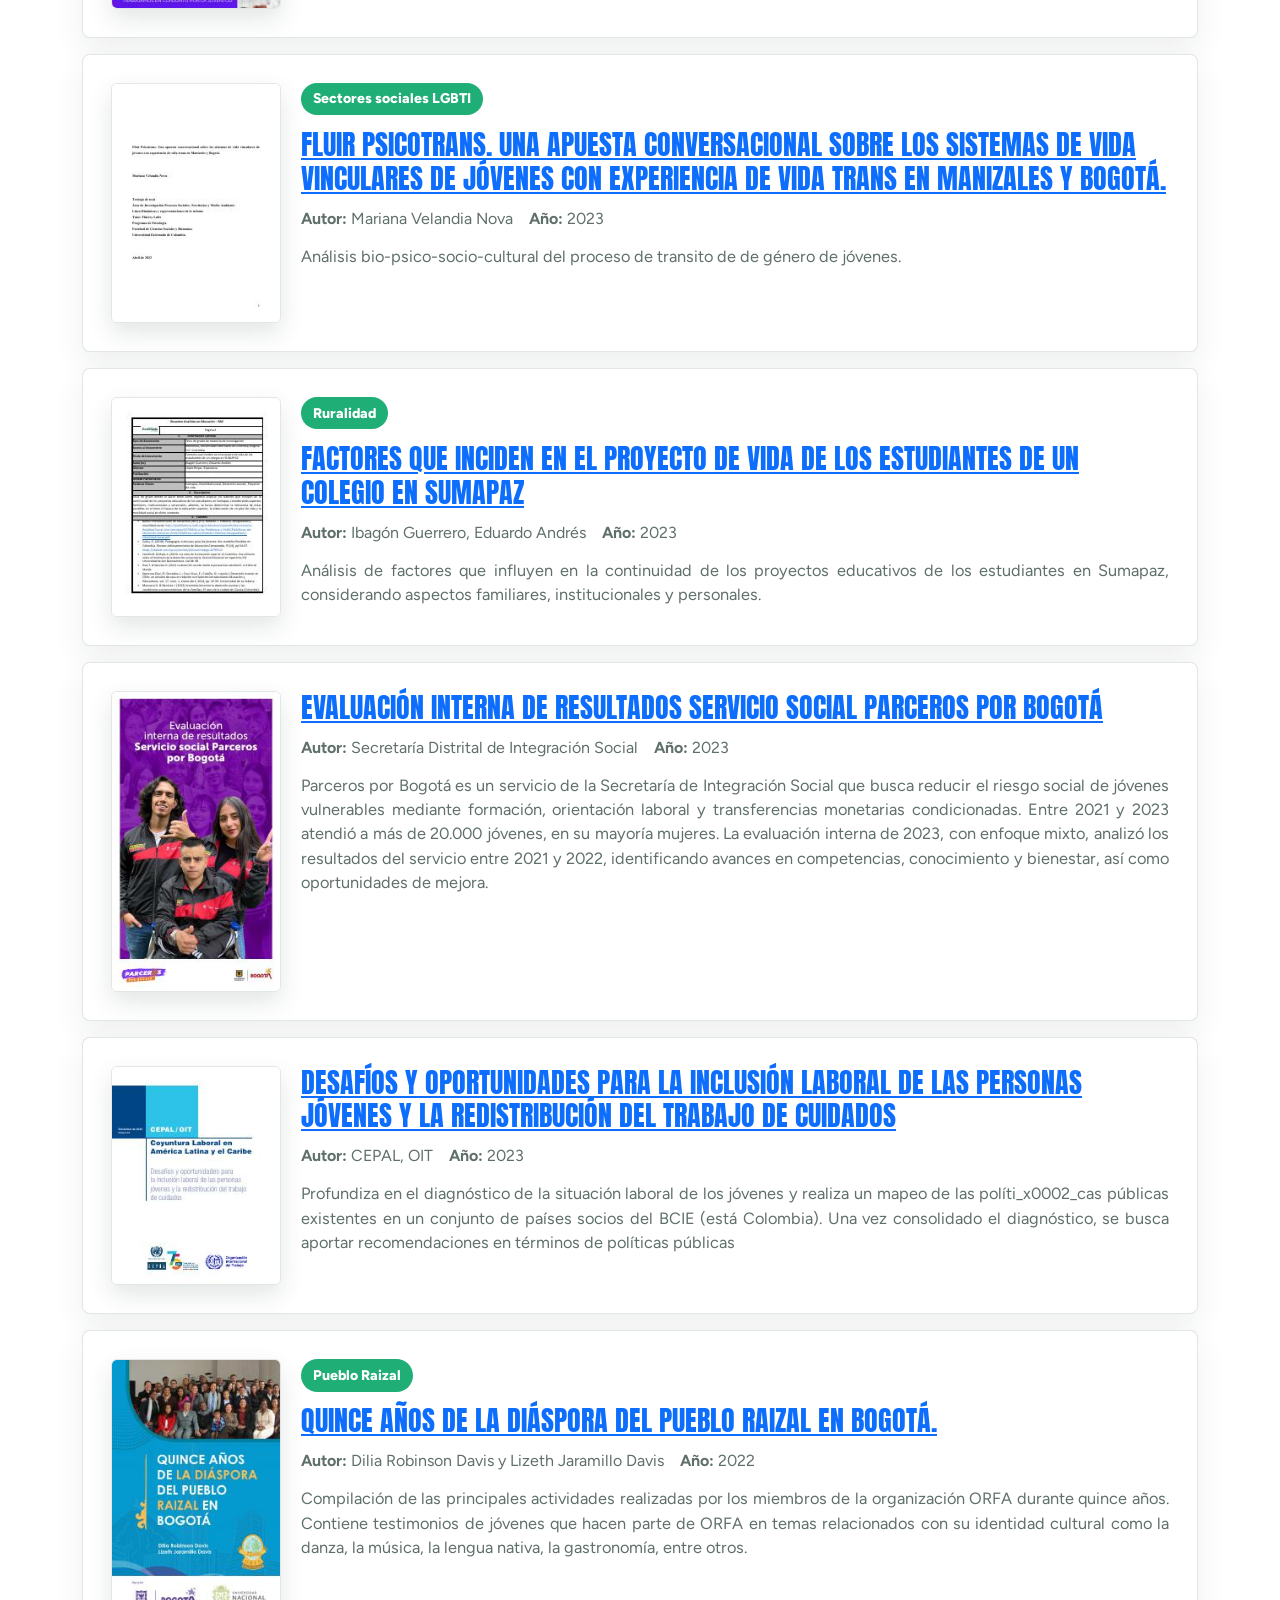
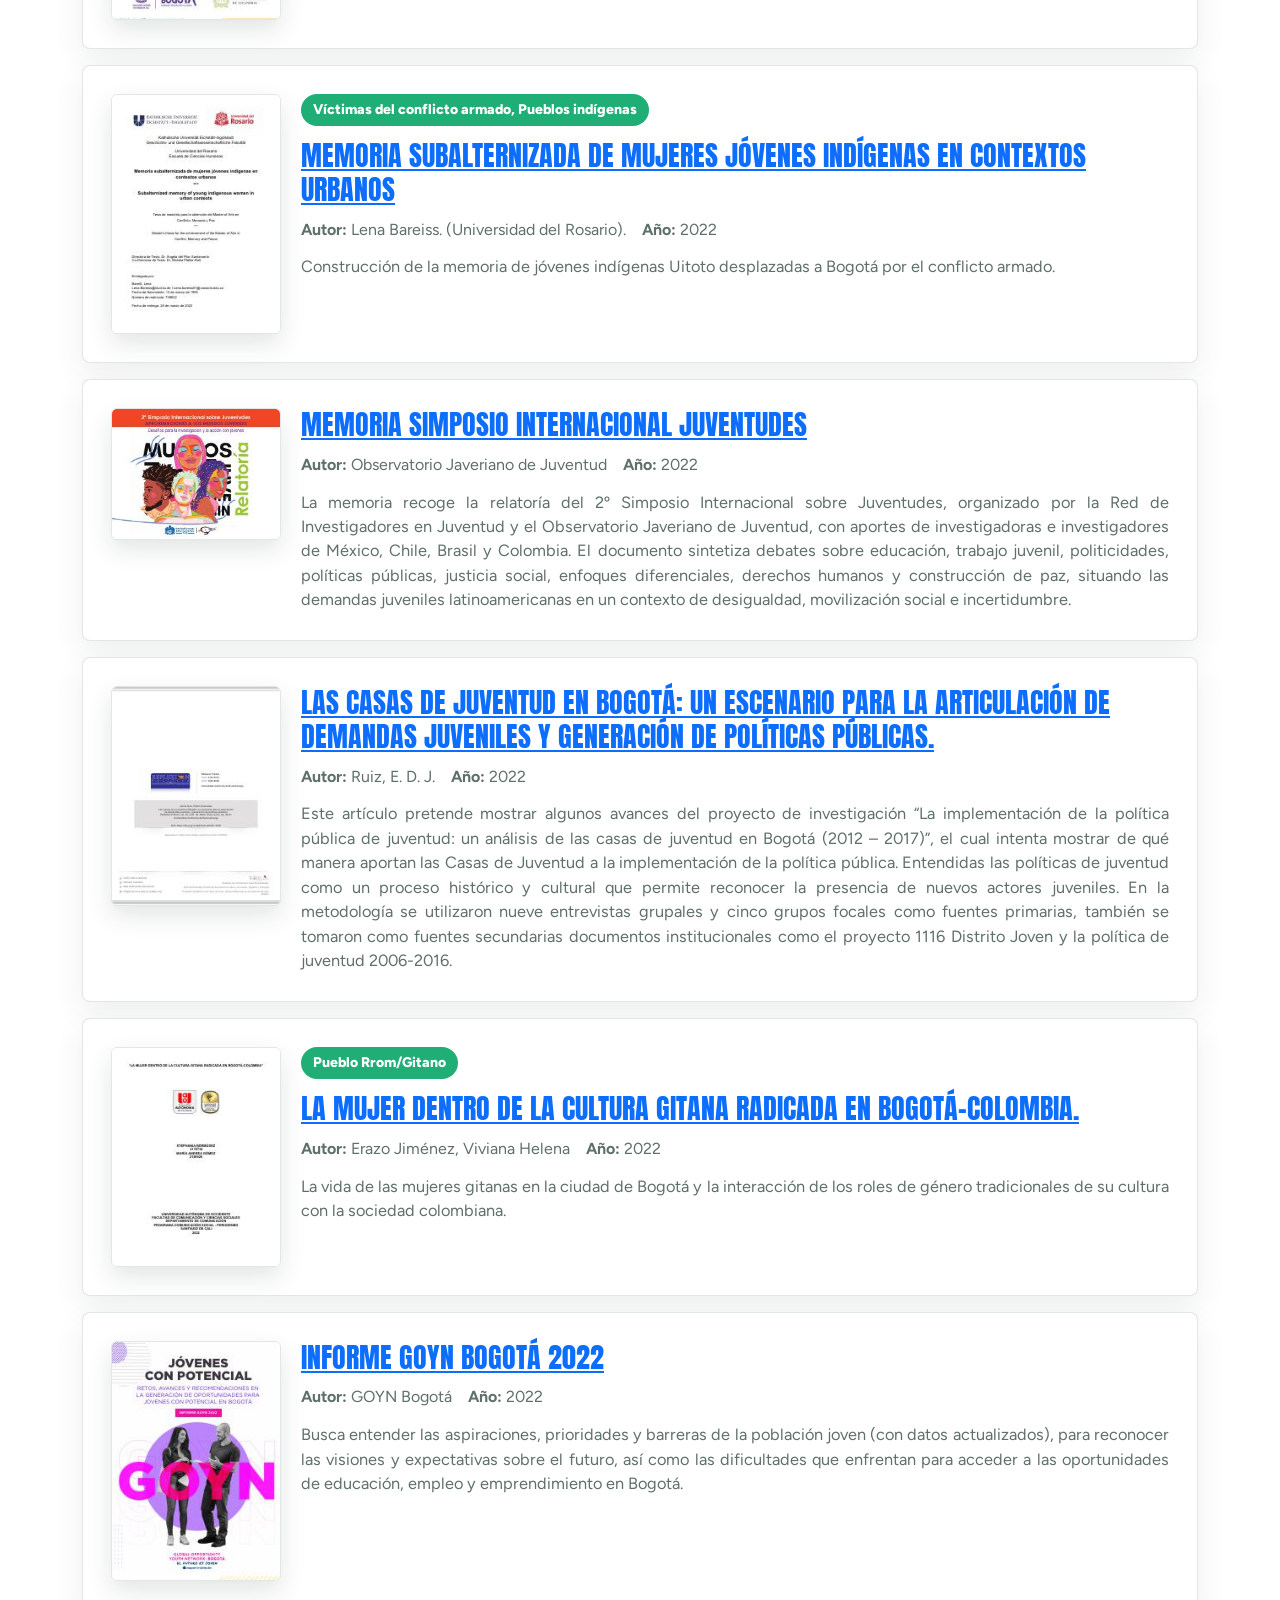
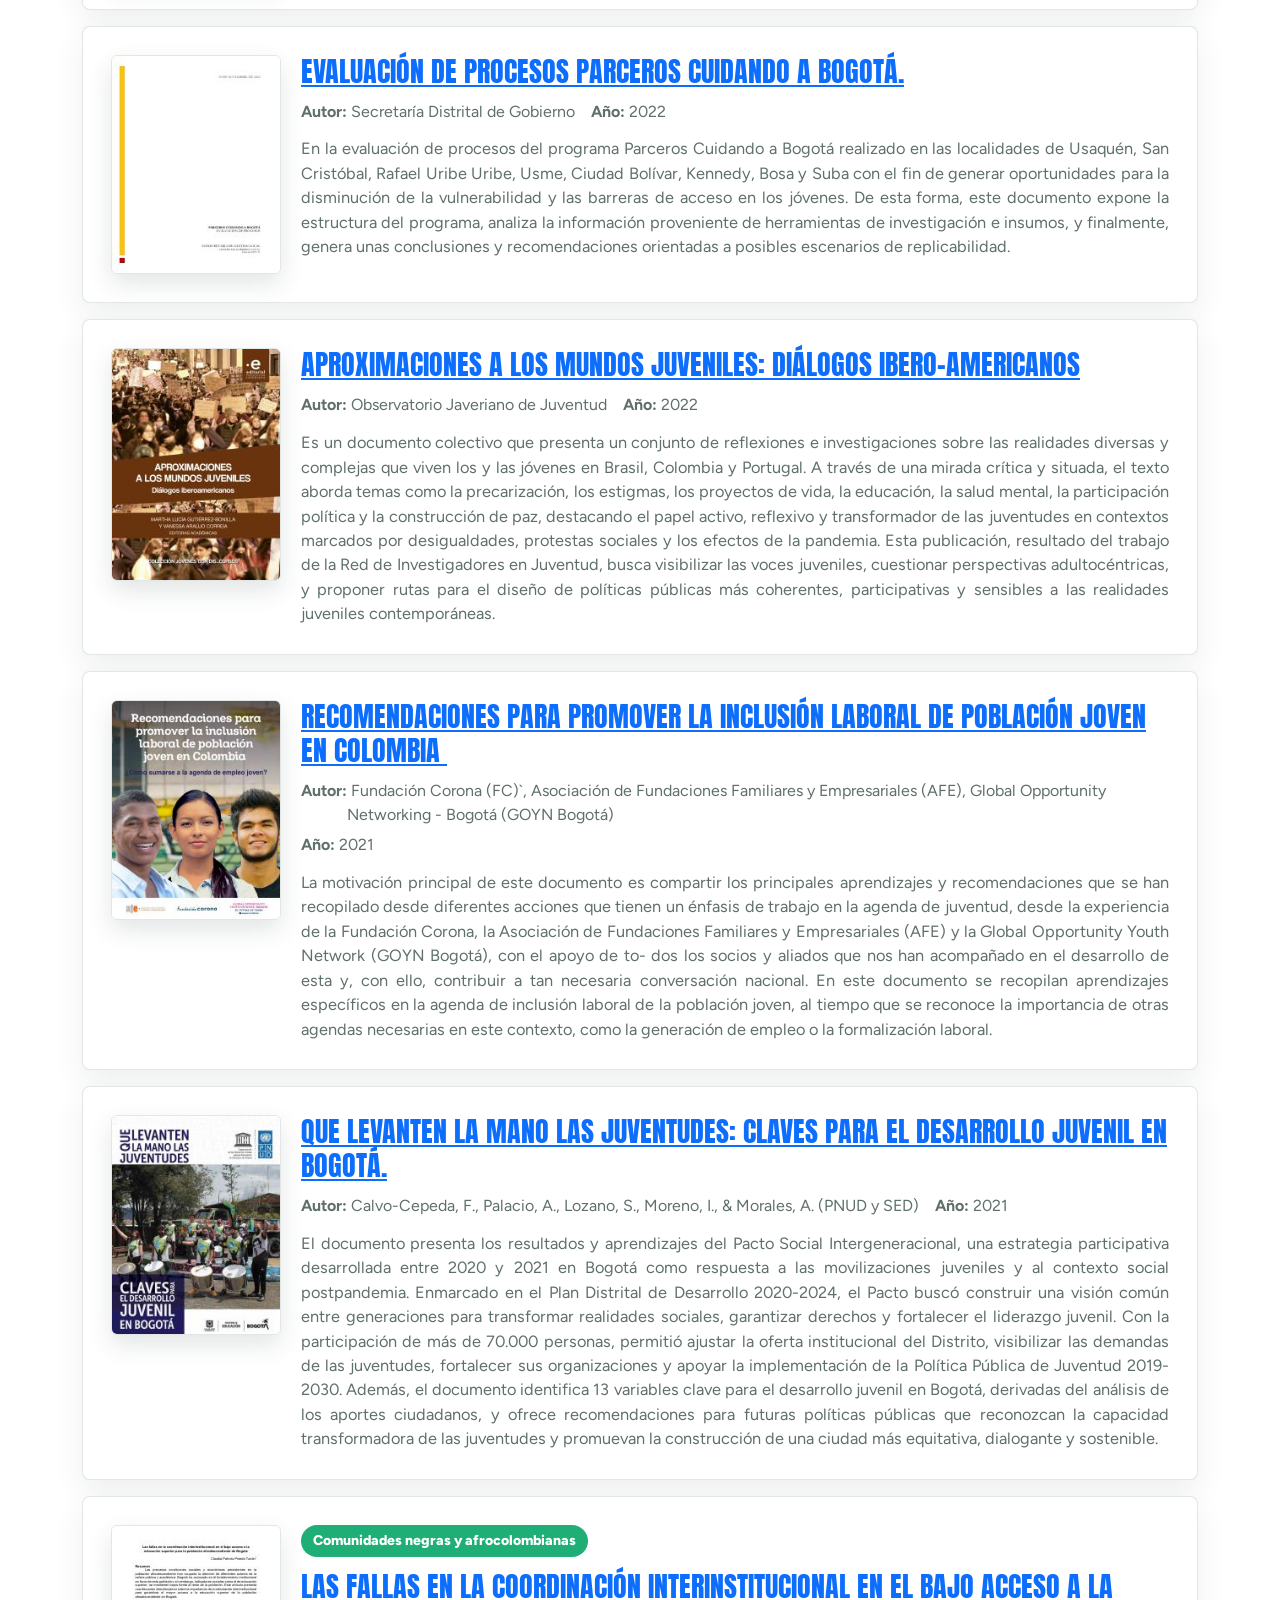
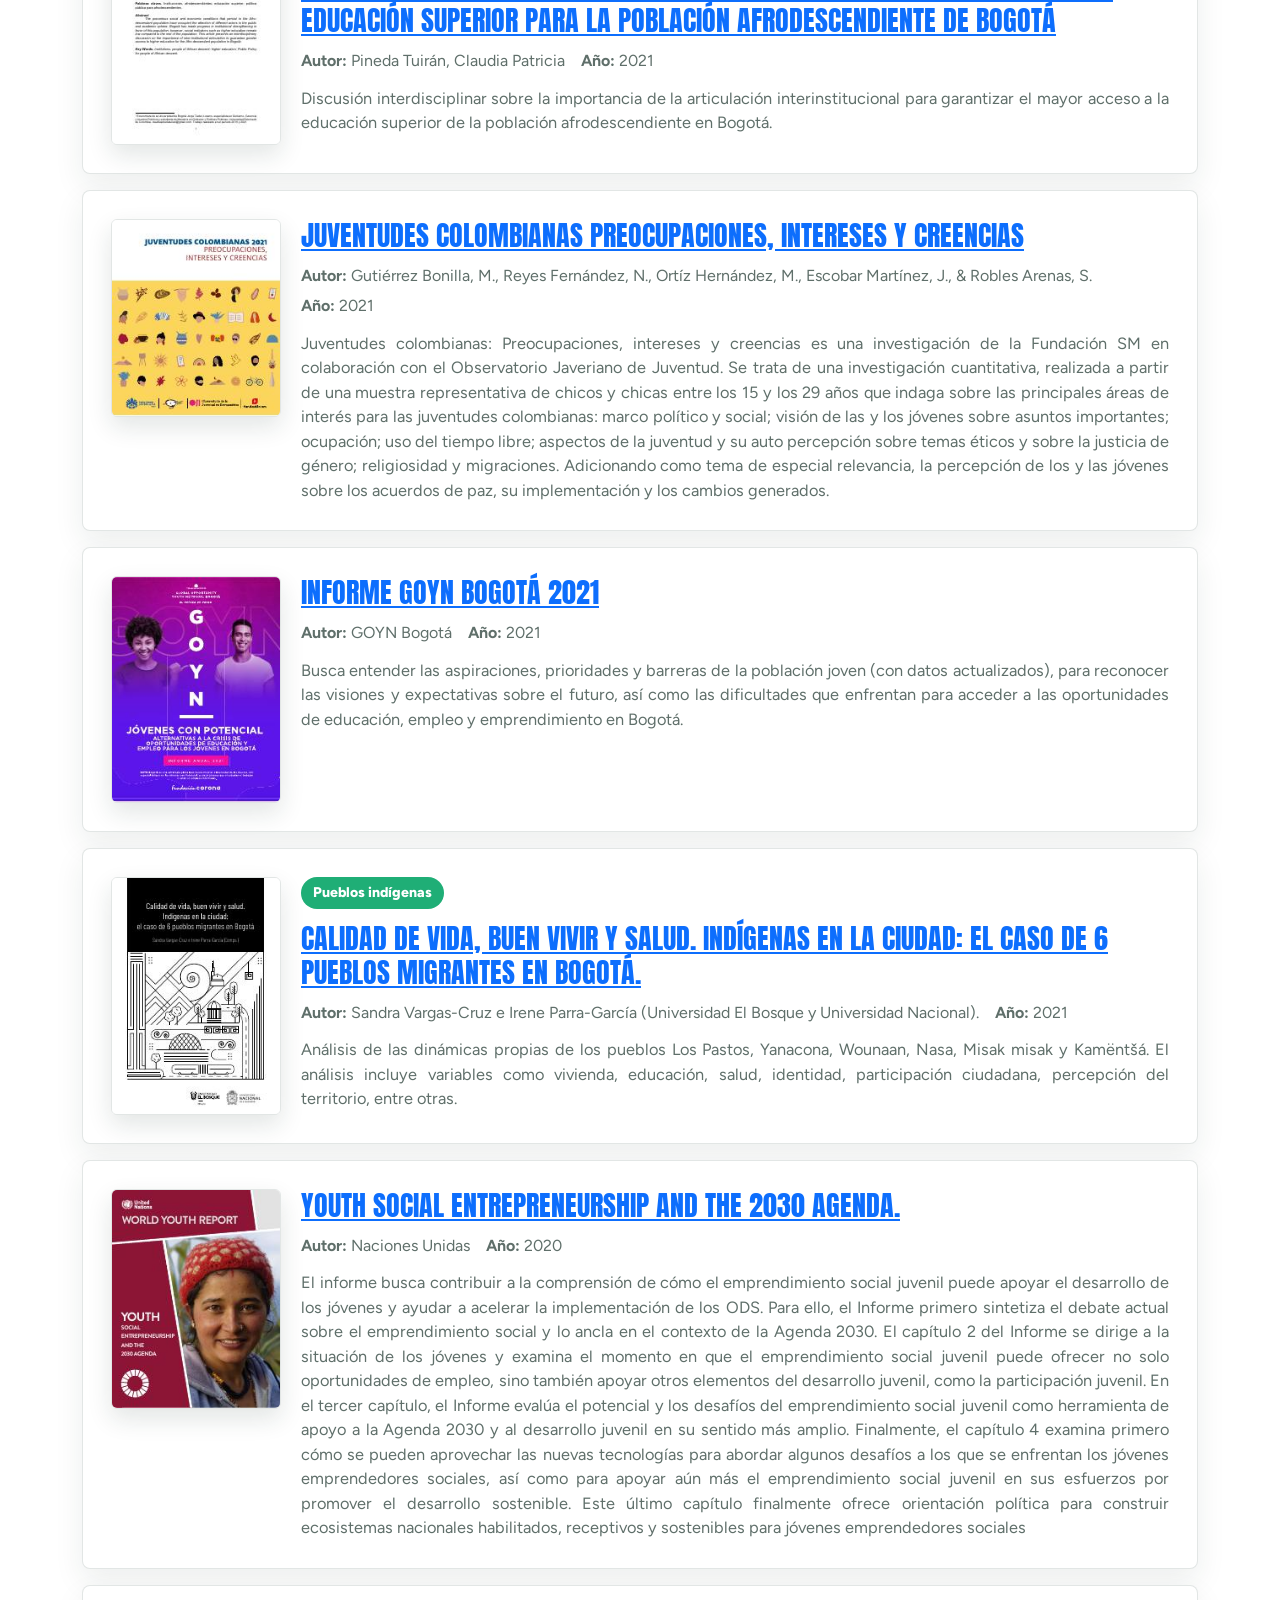
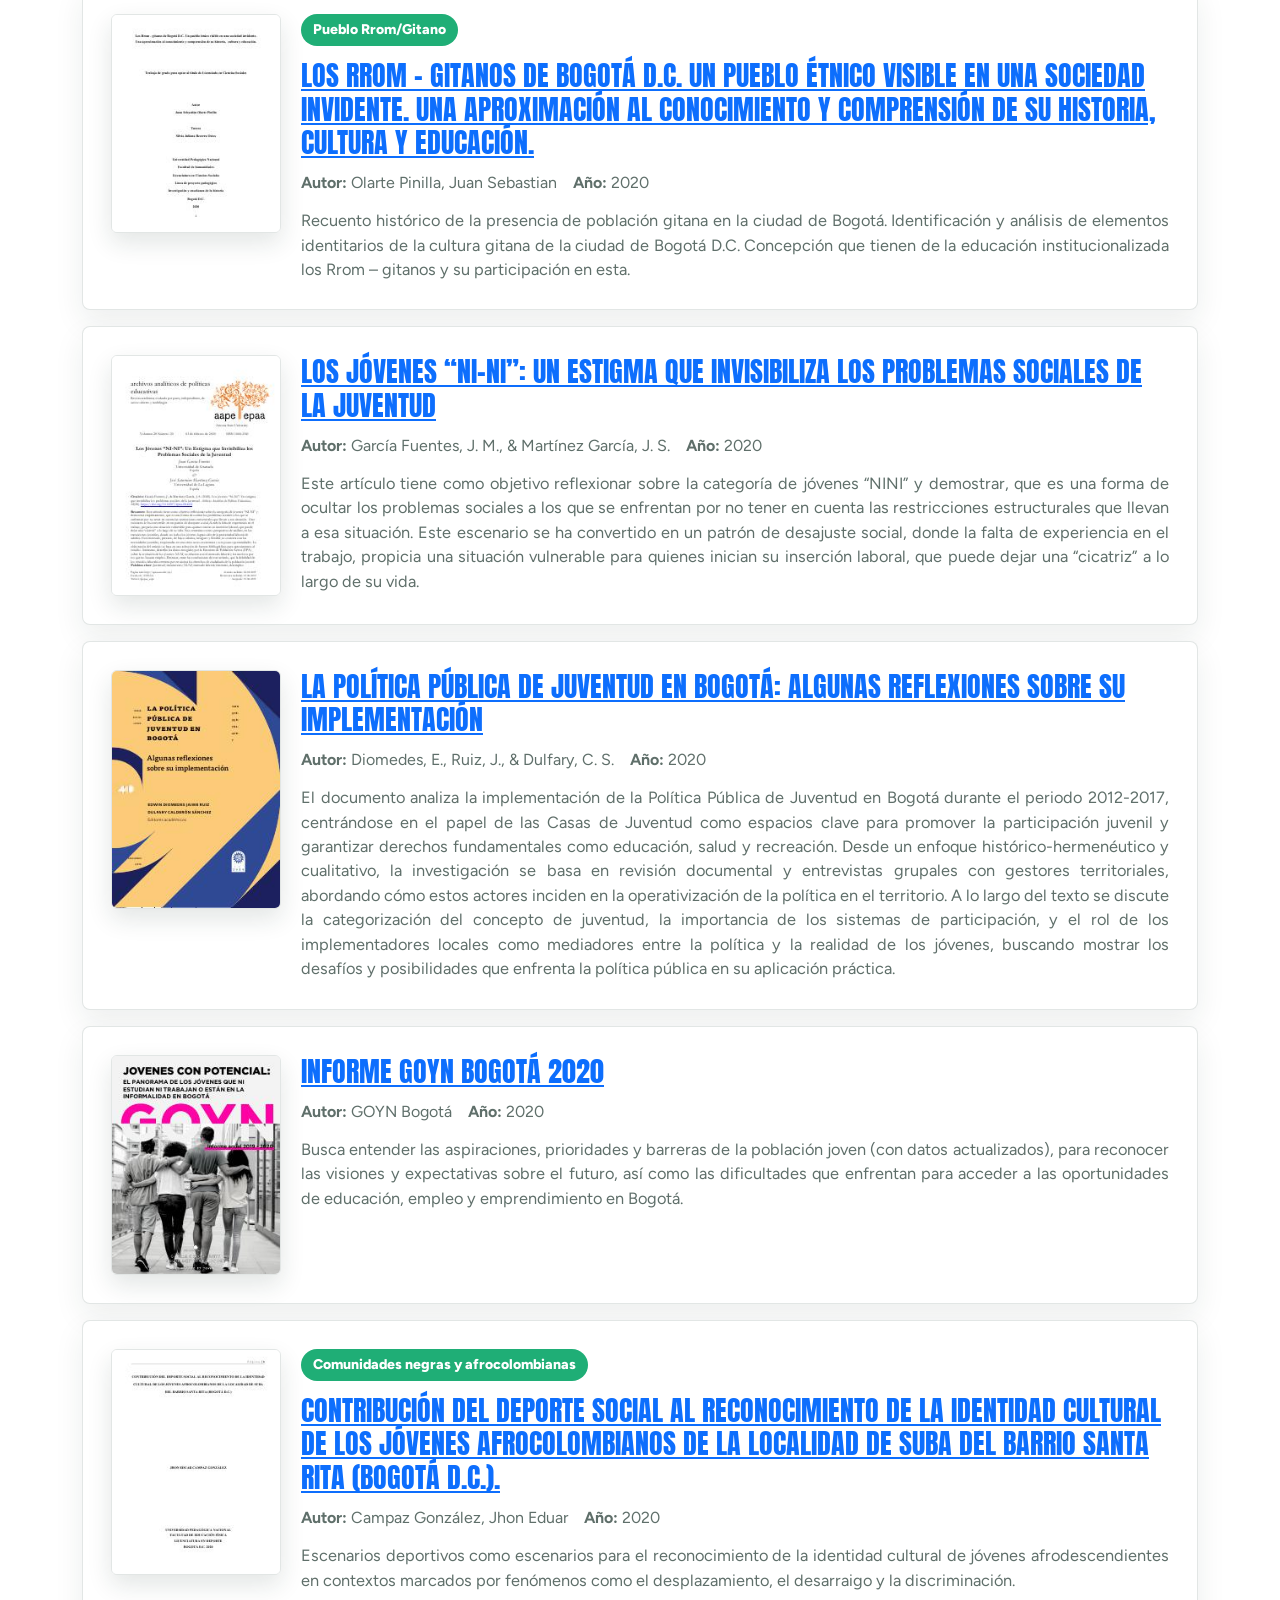
==== commit fae009d3: "mantiene vivos los enlaces anteriores" ====
--- a/ecosistema-juventud.html
+++ b/ecosistema-juventud.html
@@ -3,184 +3,13 @@
   <head>
     <meta charset="utf-8">
     <meta name="viewport" content="width=device-width, initial-scale=1">
+    <meta http-equiv="refresh" content="0; url=html/ecosistema-juventud.html">
+    <link rel="canonical" href="html/ecosistema-juventud.html">
     <title>Ecosistema de Juventud | Datálogo Joven</title>
-    <link href="https://cdn.jsdelivr.net/npm/bootstrap@5.3.3/dist/css/bootstrap.min.css" rel="stylesheet">
-    <link href="https://fonts.googleapis.com/css2?family=Material+Symbols+Rounded:opsz,wght,FILL,GRAD@24,400,0,0" rel="stylesheet">
-    <link rel="stylesheet" href="css/styles.css">
   </head>
   <body>
-    <div class="site-chrome">
-    <nav class="navbar datalogo-navbar" aria-label="Navegación principal">
-      <div class="container-fluid justify-content-center">
-        <a class="navbar-brand datalogo-brand m-0" href="index.html" aria-label="Inicio Datálogo Joven">
-          <img src="img/datalogo-joven-logo-o.png" alt="Datálogo Joven">
-        </a>
-      </div>
-    </nav>
-    <nav class="site-menu" aria-label="Secciones del Datálogo">
-      <div class="container">
-        <ul class="site-menu-list">
-          <li>
-            <a href="politica-publica-distrital-juventud.html">
-              <span class="material-symbols-rounded" aria-hidden="true">policy</span>
-              Política de Juventud
-            </a>
-          </li>
-          <li>
-            <a href="sistema-distrital-juventud.html">
-              <span class="material-symbols-rounded" aria-hidden="true">hub</span>
-              Sistema Distrital de Juventud
-            </a>
-          </li>
-          <li>
-            <a href="proyectos-inversion.html">
-              <span class="material-symbols-rounded" aria-hidden="true">account_tree</span>
-              Inversión
-            </a>
-          </li>
-          <li>
-            <a href="ecosistema-juventud.html">
-              <span class="material-symbols-rounded" aria-hidden="true">diversity_3</span>
-              Documentos e investigaciones
-            </a>
-          </li>
-        </ul>
-      </div>
-    </nav>
-    </div>
-
-    <header class="site-header ecosystem-header">
-      <div class="container">
-        <div class="row justify-content-center">
-          <div class="col-12 col-lg-9 text-center">
-            <h1>Ecosistema de Juventud</h1>
-            <p class="header-lead">
-              Un repositorio para explorar estudios, diagnósticos, informes y evidencia sobre juventudes en Bogotá.
-            </p>
-			<img src="img/ok.png" alt="Datálogo Joven">
-          </div>
-        </div>
-        <div class="row g-4 mt-2 justify-content-center">
-          <div class="col-12 col-md-6">
-            <article class="figure-card policy-stat-card">
-              <span class="figure-label">Conocimiento mapeado</span>
-              <strong>46</strong>
-            </article>
-          </div>
-          <div class="col-12 col-md-6">
-            <article class="figure-card policy-stat-card">
-              <span class="figure-label">Conocimiento con enfoques diferenciales</span>
-              <strong>15</strong>
-            </article>
-          </div>
-        </div>
-      </div>
-    </header>
-
-    <main>
-      <section class="dashboards-section">
-        <div class="container">
-          <div class="row justify-content-center">
-            <div class="col-12 col-lg-9 text-center">
-              <h2>Tableros</h2>
-            </div>
-          </div>
-          <div class="row g-4 mt-2">
-            <div class="col-12 col-md-6">
-              <a class="dashboard-card" href="https://sdis-juventud.github.io/tablero-cij/index.html" aria-label="Abrir Datálogo Distrital" target="_blank">
-                <div class="icon-circle" aria-hidden="true">
-                  <span class="material-symbols-rounded">query_stats</span>
-                </div>
-                <div>
-                  <h3>Datálogo Distrital</h3>
-                  <p>Indicadores y datos estadísticos de juventud a nivel Distrital, por cada dimensión de la Política de Juventud.</p>
-                </div>
-              </a>
-            </div>
-            <div class="col-12 col-md-6">
-              <a class="dashboard-card" href="https://app.powerbi.com/view?r=eyJrIjoiNTAzODM1YjUtYzQ2My00MGIzLWI1MmMtZmJjN2I5MWI2Y2Y0IiwidCI6ImIzZTMwODA4LWU5YTgtNGYyYS05YmMxLWE3NjBhZTkxMGNmNSIsImMiOjR9" aria-label="Abrir tablero de estadísticas territorializadas" target="_blank">
-                <div class="icon-circle" aria-hidden="true">
-                  <span class="material-symbols-rounded">map</span>
-                </div>
-                <div>
-                  <h3>Datálogo Territorial</h3>
-                  <p>Indicadores y datos de juventud con enfoque territorial.</p>
-                </div>
-              </a>
-            </div>
-            <div class="col-12 col-md-6">
-              <a class="dashboard-card" href="https://app.powerbi.com/view?r=eyJrIjoiY2UwYTdjY2YtN2FhZC00MmFiLWIzMDctNTUwZjU0MDdmZDgxIiwidCI6IjU3N2ZjMWQ4LTA5MjItNDU4ZS04N2JmLWVjNGY0NTVlYjYwMCIsImMiOjR9" aria-label="Abrir diccionario de datos de juventud" target="_blank">
-                <div class="icon-circle" aria-hidden="true">
-                  <span class="material-symbols-rounded">dictionary</span>
-                </div>
-                <div>
-                  <h3>Diccionario de datos de juventud</h3>
-                  <p>Conoce las variables, fuentes y campos disponibles para hacer investigación y cruces de datos sobre juventud en Bogotá.</p>
-                </div>
-              </a>
-            </div>
-          </div>
-        </div>
-      </section>
-
-      <section class="knowledge-section">
-        <div class="container">
-          <div class="row justify-content-center">
-            <div class="col-12 col-lg-9 text-center">
-              <h2>Repositorio de conocimiento</h2>
-              <p class="section-description">Investigaciones, evaluaciones, diagnósticos, informes técnicos y evidencia útil para comprender las realidades, oportunidades y retos de las juventudes en Bogotá.</p>
-            </div>
-          </div>
-          <div class="knowledge-table" data-ecosistema-repository>
-            <p class="repository-loading">Cargando documentos...</p>
-          </div>
-        </div>
-      </section>
-
-      <section class="ask-section">
-        <div class="container">
-          <div class="row justify-content-center">
-            <div class="col-12 col-lg-8 text-center">
-              <h2>¿Qué te gustaría saber?</h2>
-              <a class="search-link" href="#" aria-label="Pregúntale a nuestra IA cualquier cosa sobre juventudes en Bogotá">
-                <span class="material-symbols-rounded" aria-hidden="true">search</span>
-                <span class="search-placeholder">Pregúntale a nuestra IA cualquier cosa sobre juventudes en Bogotá</span>
-              </a>
-            </div>
-          </div>
-        </div>
-      </section>
-    </main>
-
-    <section class="made-with-love">
-      <div class="container text-center">
-        <p>Hecho con ❤️ por la Subdirección para la Juventud de la Secretaría Distrital de Integración Social.</p>
-      </div>
-    </section>
-
-    <footer id="sp-footer" >
-
-            <div class="container">
-        <div class="container-inner">
-      
-  
-<div class="row">
-  <div id="sp-footer1" class="col-lg-12 "><div class="sp-column "><div class="sp-module "><div class="sp-module-content">
-<div id="mod-custom122" class="mod-custom custom">
-    <div class="container" style="padding: 1px 0;">
-<div class="row">
-<div class="col-md-1 hasTooltip" style="border-right: 1px solid white;" data-original-title="Logo del Portal Único del Estado Colombiano – GOV.CO "><a href="https://www.colombia.co/" target="_blank" rel="alternate noopener"><img data-src="https://servicios.sdis.gov.co/images/logos/marca_colombia.png" alt="Marca Colombia" width="60px" class="lazyload" /></a></div>
-<div class="col-md-5" style="padding-top: 16px;"><a style="color: white;" href="https://www.gov.co" target="_blank" rel="noopener"><img data-src="https://servicios.sdis.gov.co/images/logos/header_govco.png" alt="Logo Portal GOV.CO" width="113" height="27" class="lazyload" /></a></div>
-<div class="col-md-6" style="text-align: right; padding-top: 16px;"><a style="color: white;" href="https://www.gov.co" target="_blank" rel="noopener">Conoce GOV.CO aquí</a></div>
-</div>
-</div></div>
-</div></div></div></div></div>
-              </div>
-      </div>
-      
-  </footer>
-
-    <script src="https://cdn.jsdelivr.net/npm/bootstrap@5.3.3/dist/js/bootstrap.bundle.min.js"></script>
-    <script src="js/main.js"></script>
+    <p>Esta página se trasladó. Si tu navegador no te lleva solo,
+      <a href="html/ecosistema-juventud.html">abre Ecosistema de Juventud</a>.</p>
+    <script>location.replace("html/ecosistema-juventud.html" + location.hash);</script>
   </body>
 </html>
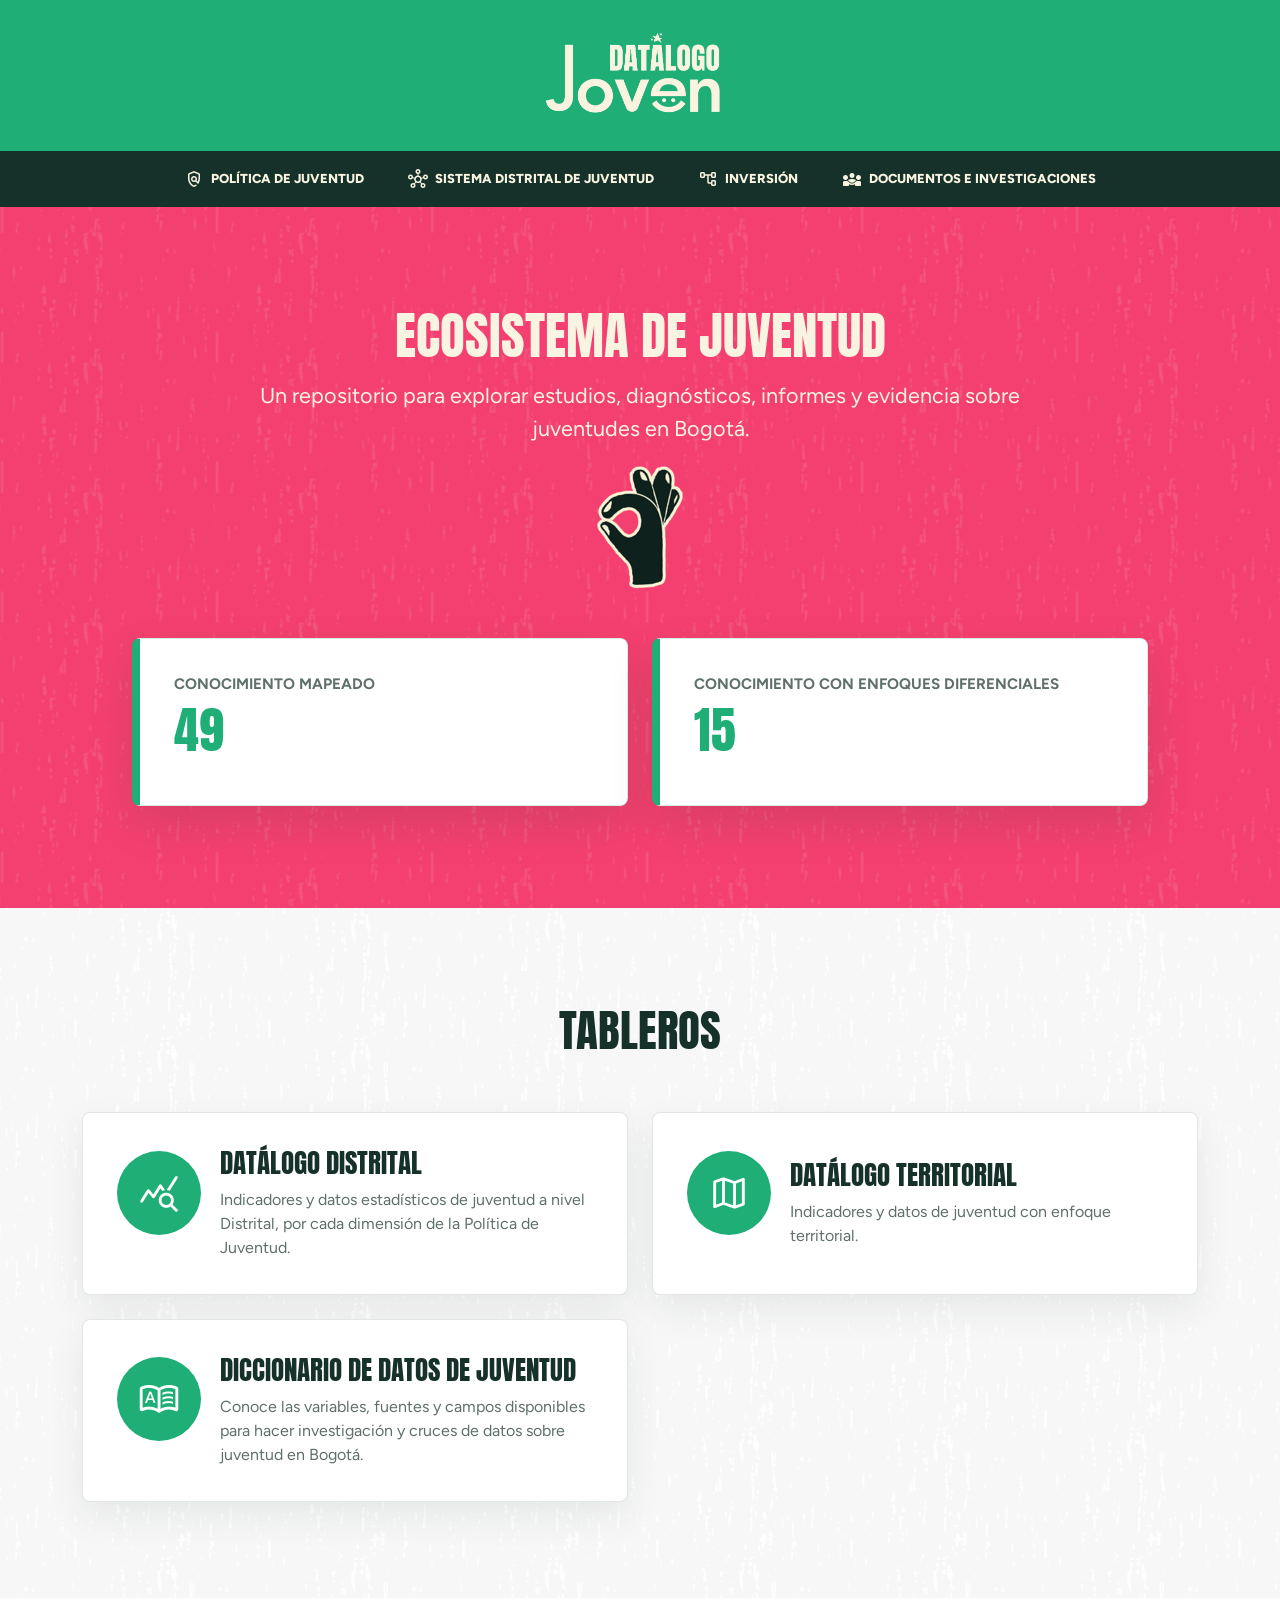
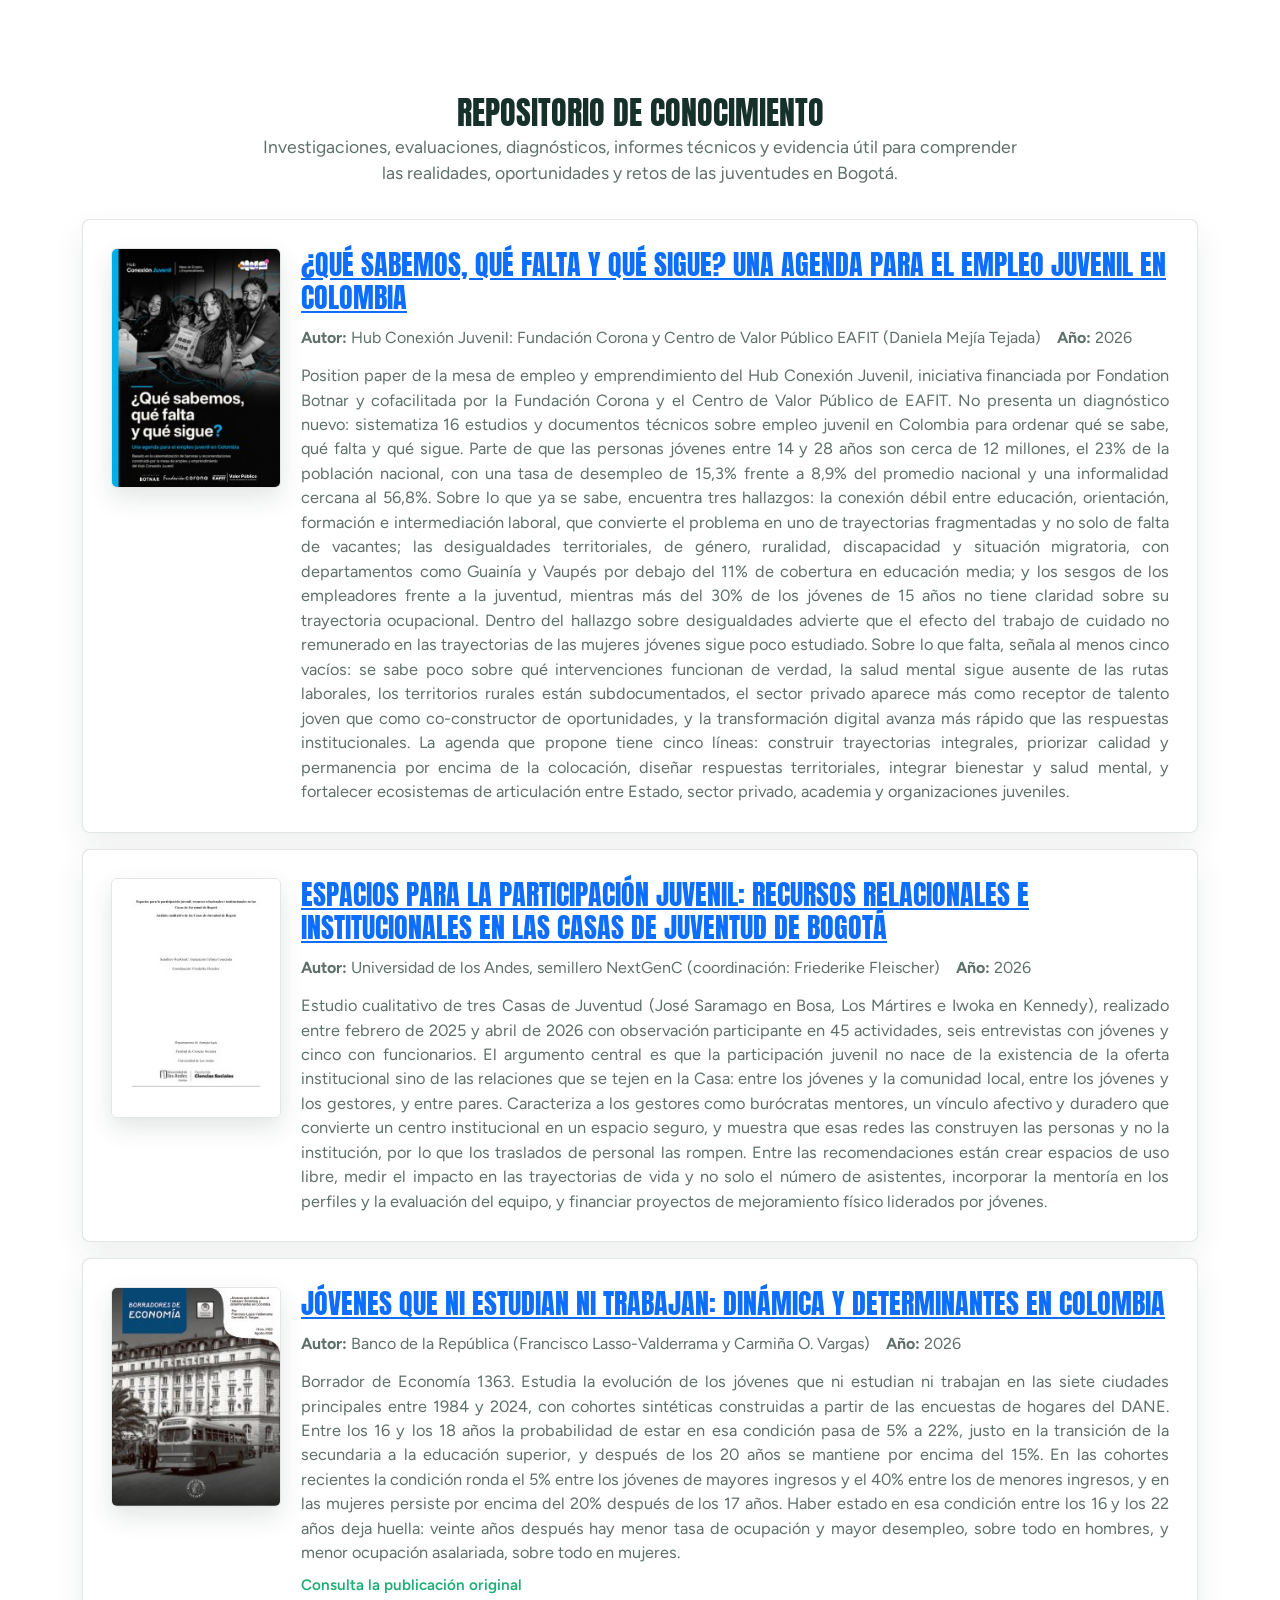
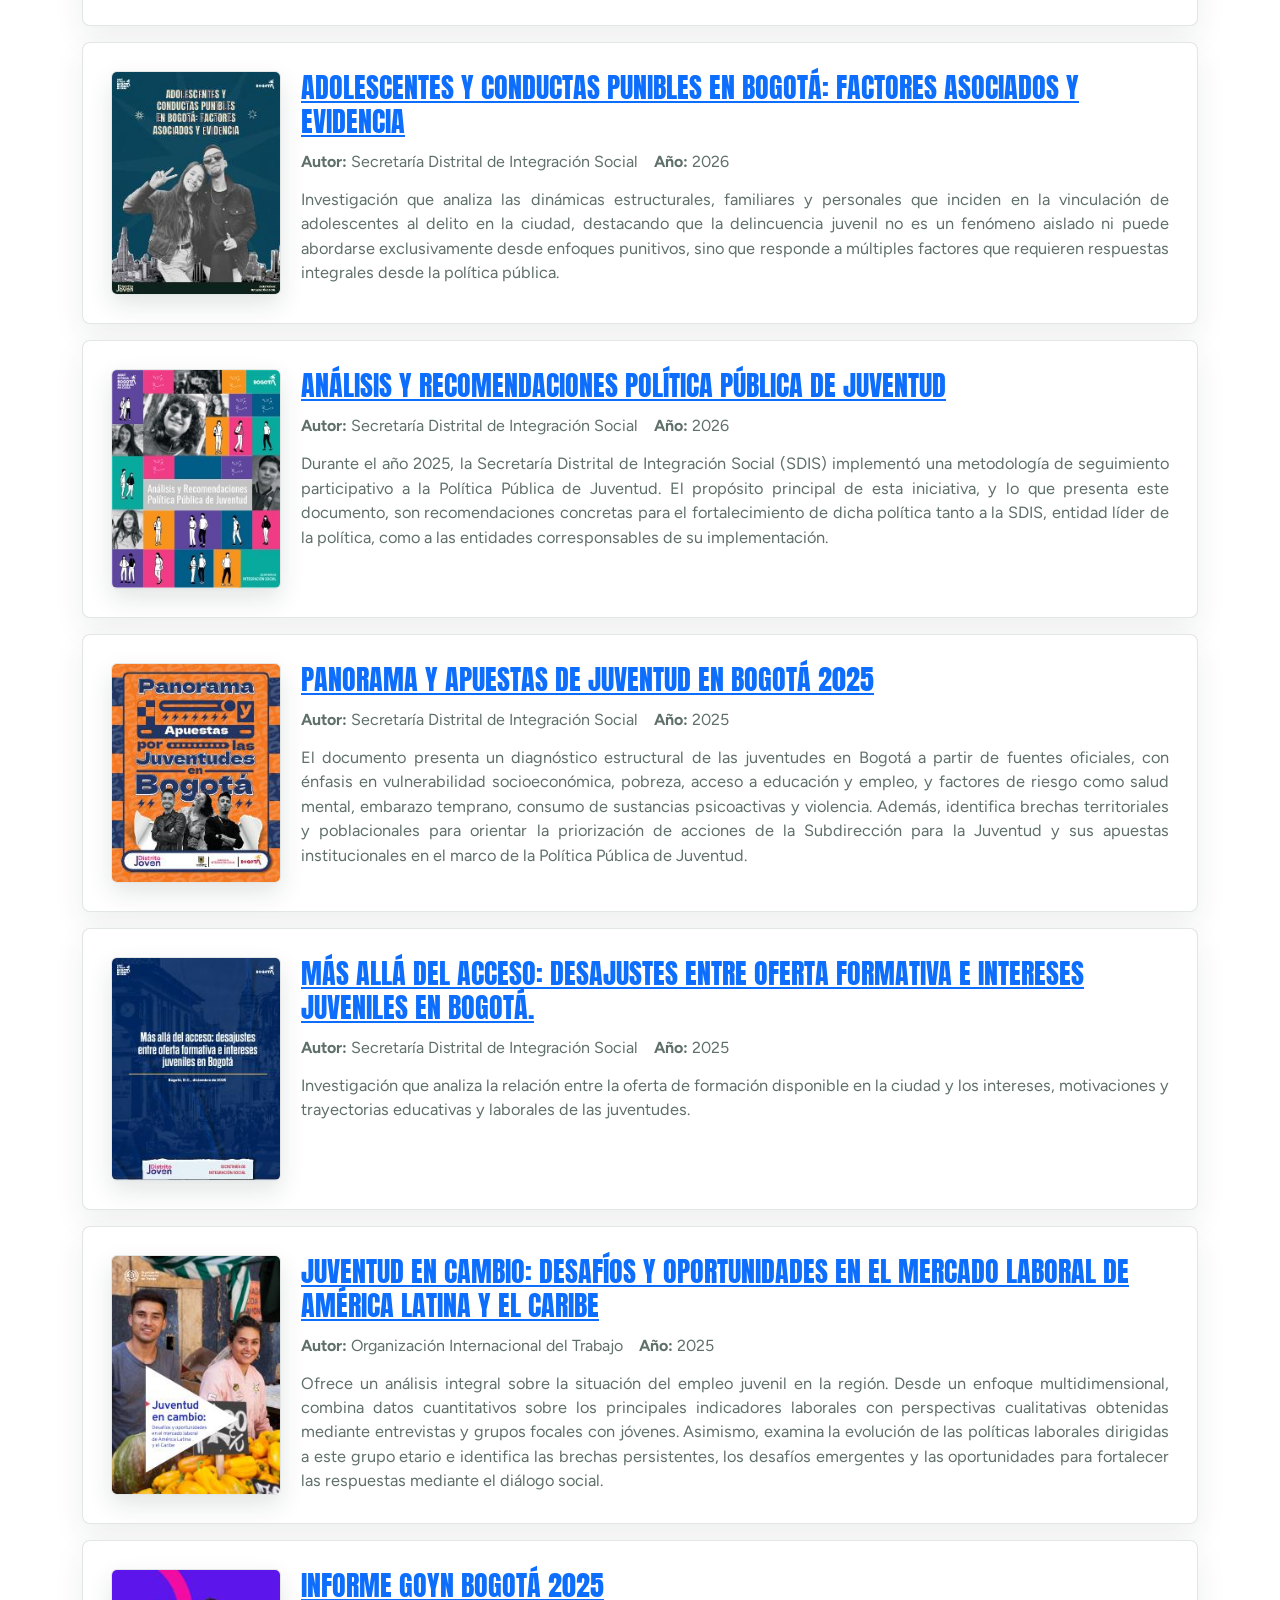
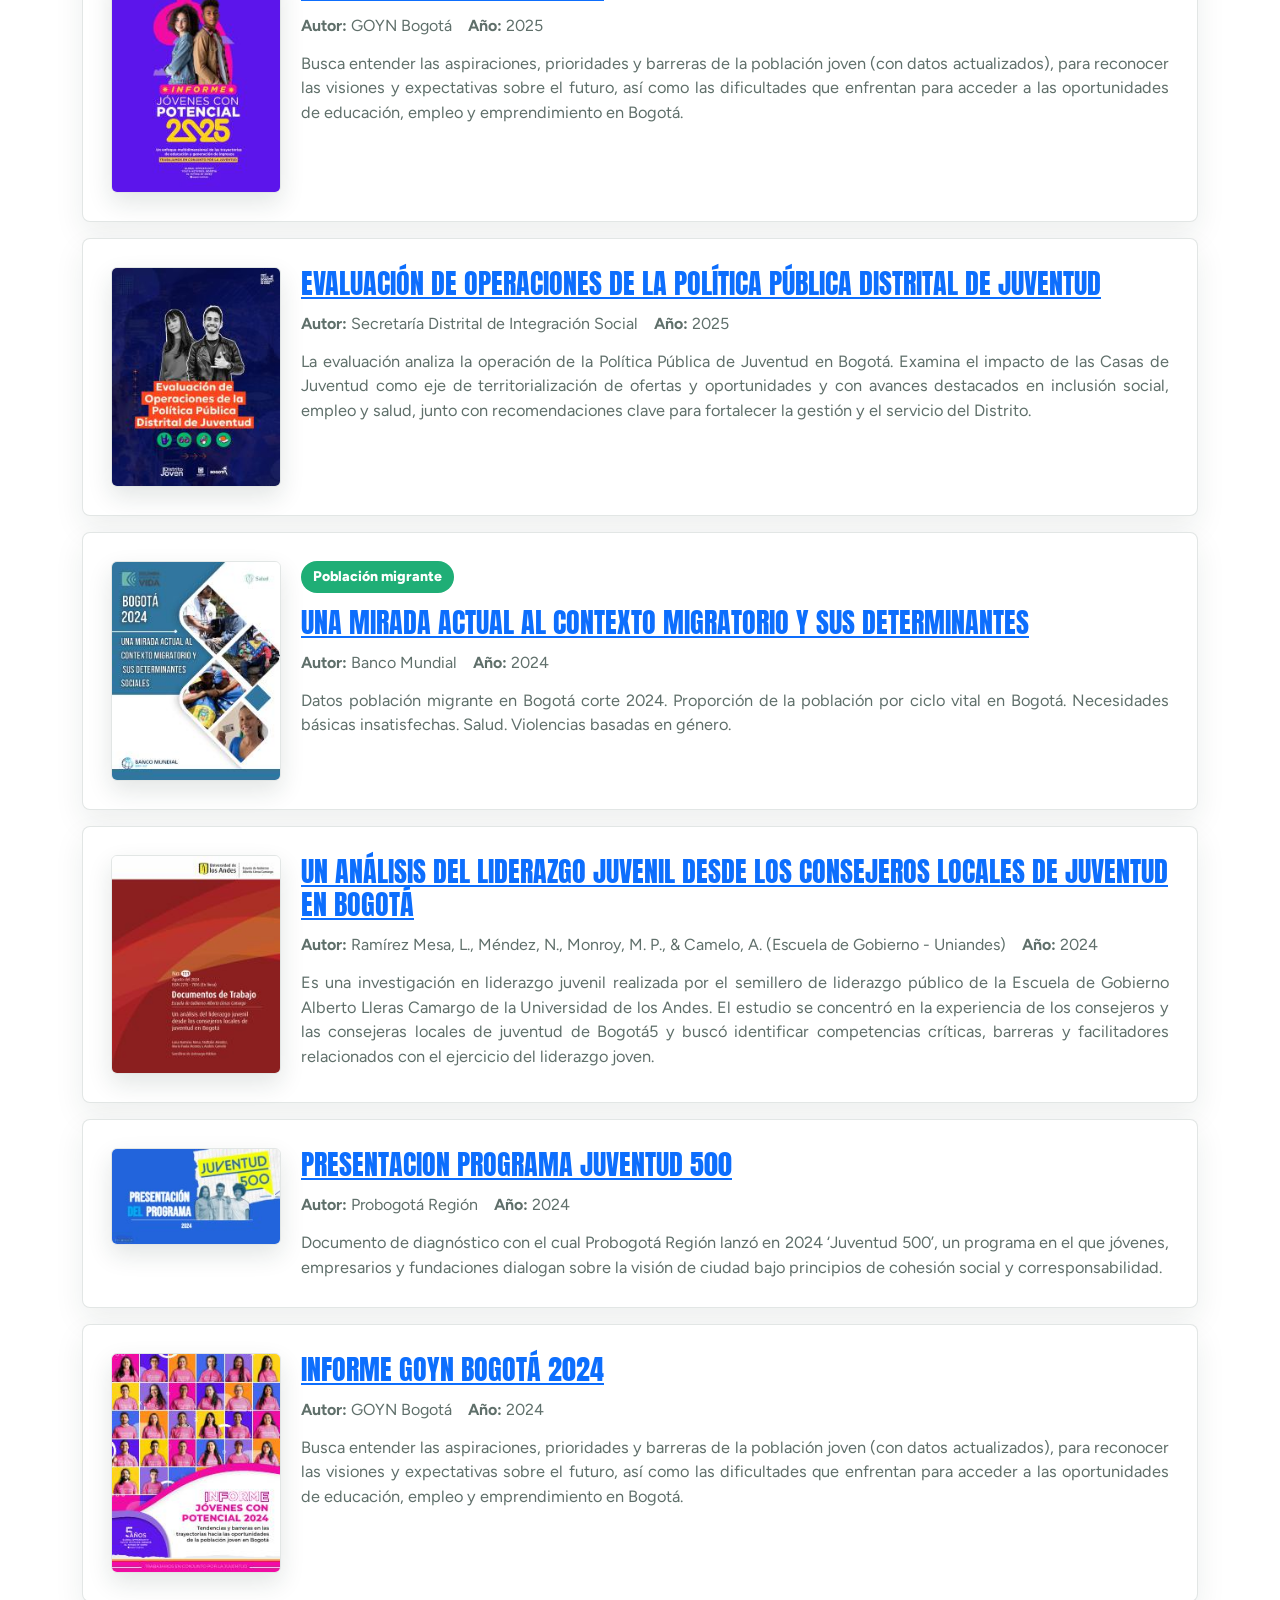
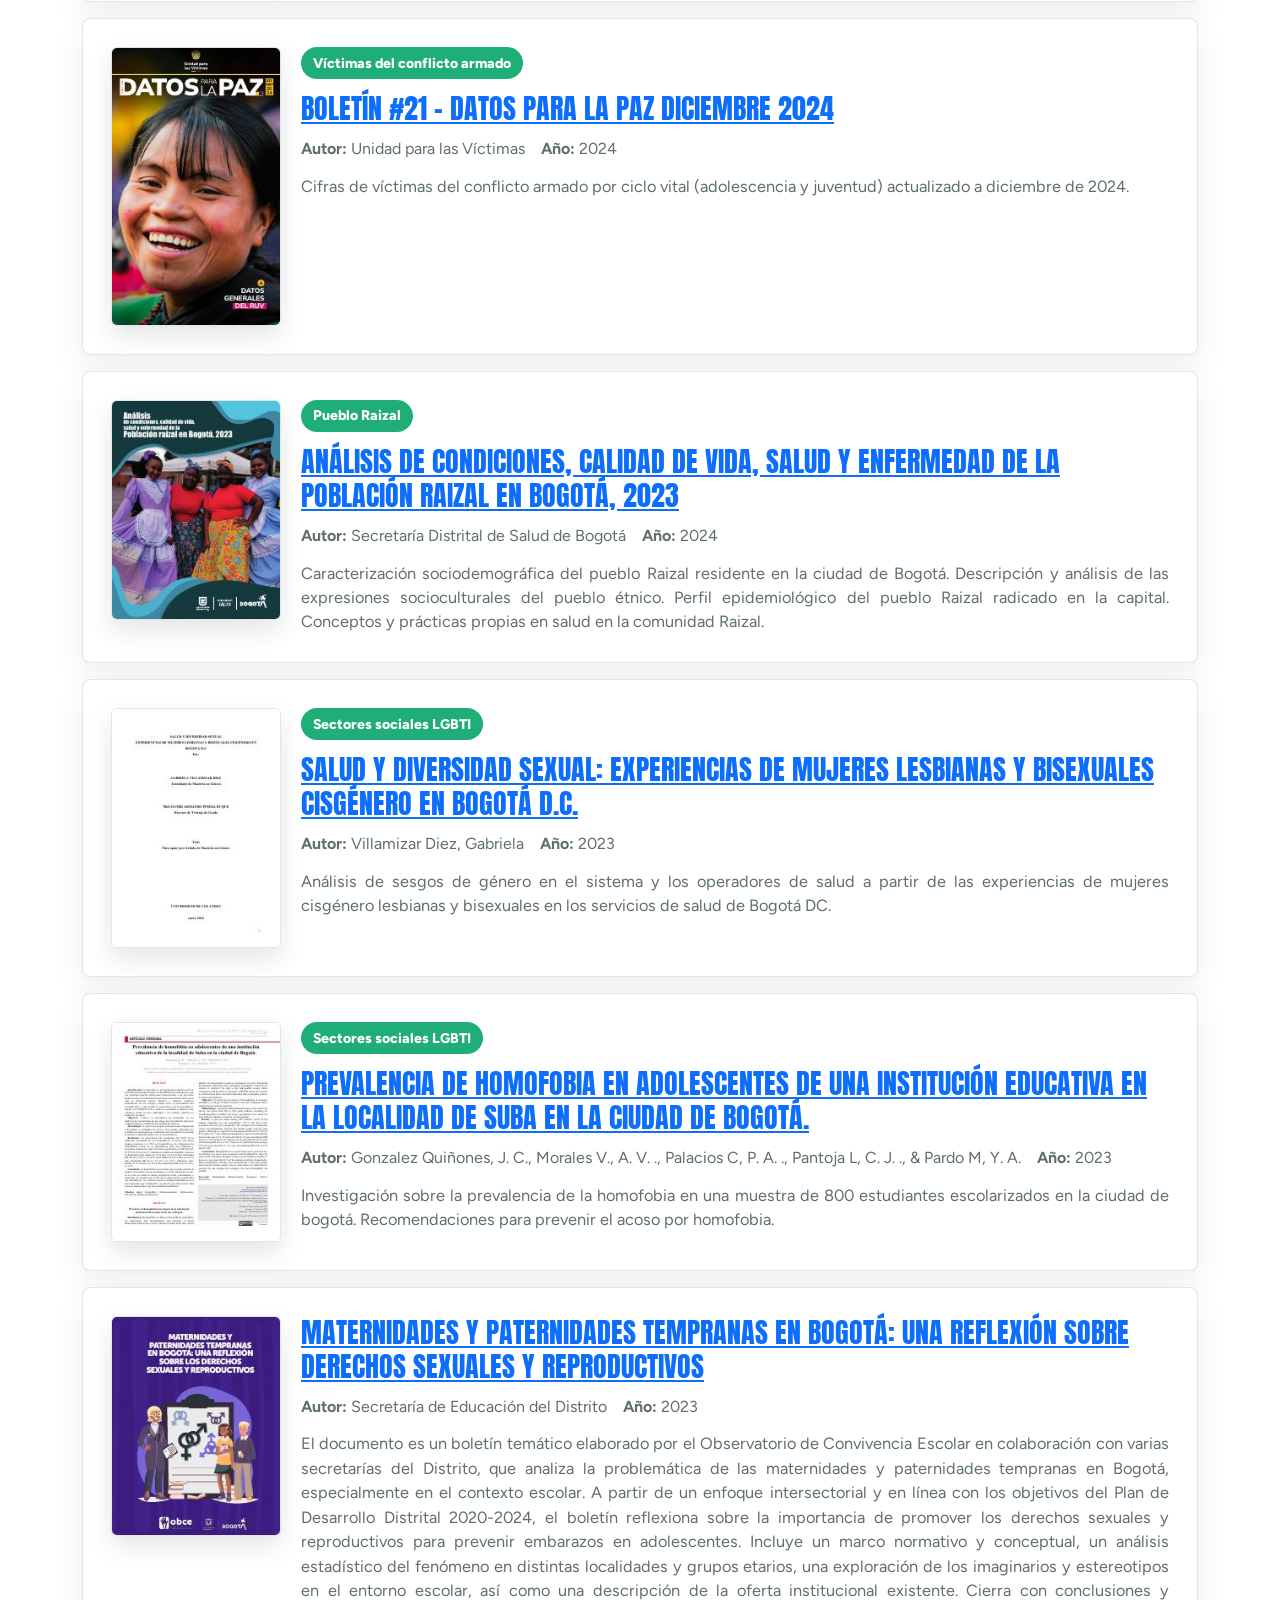
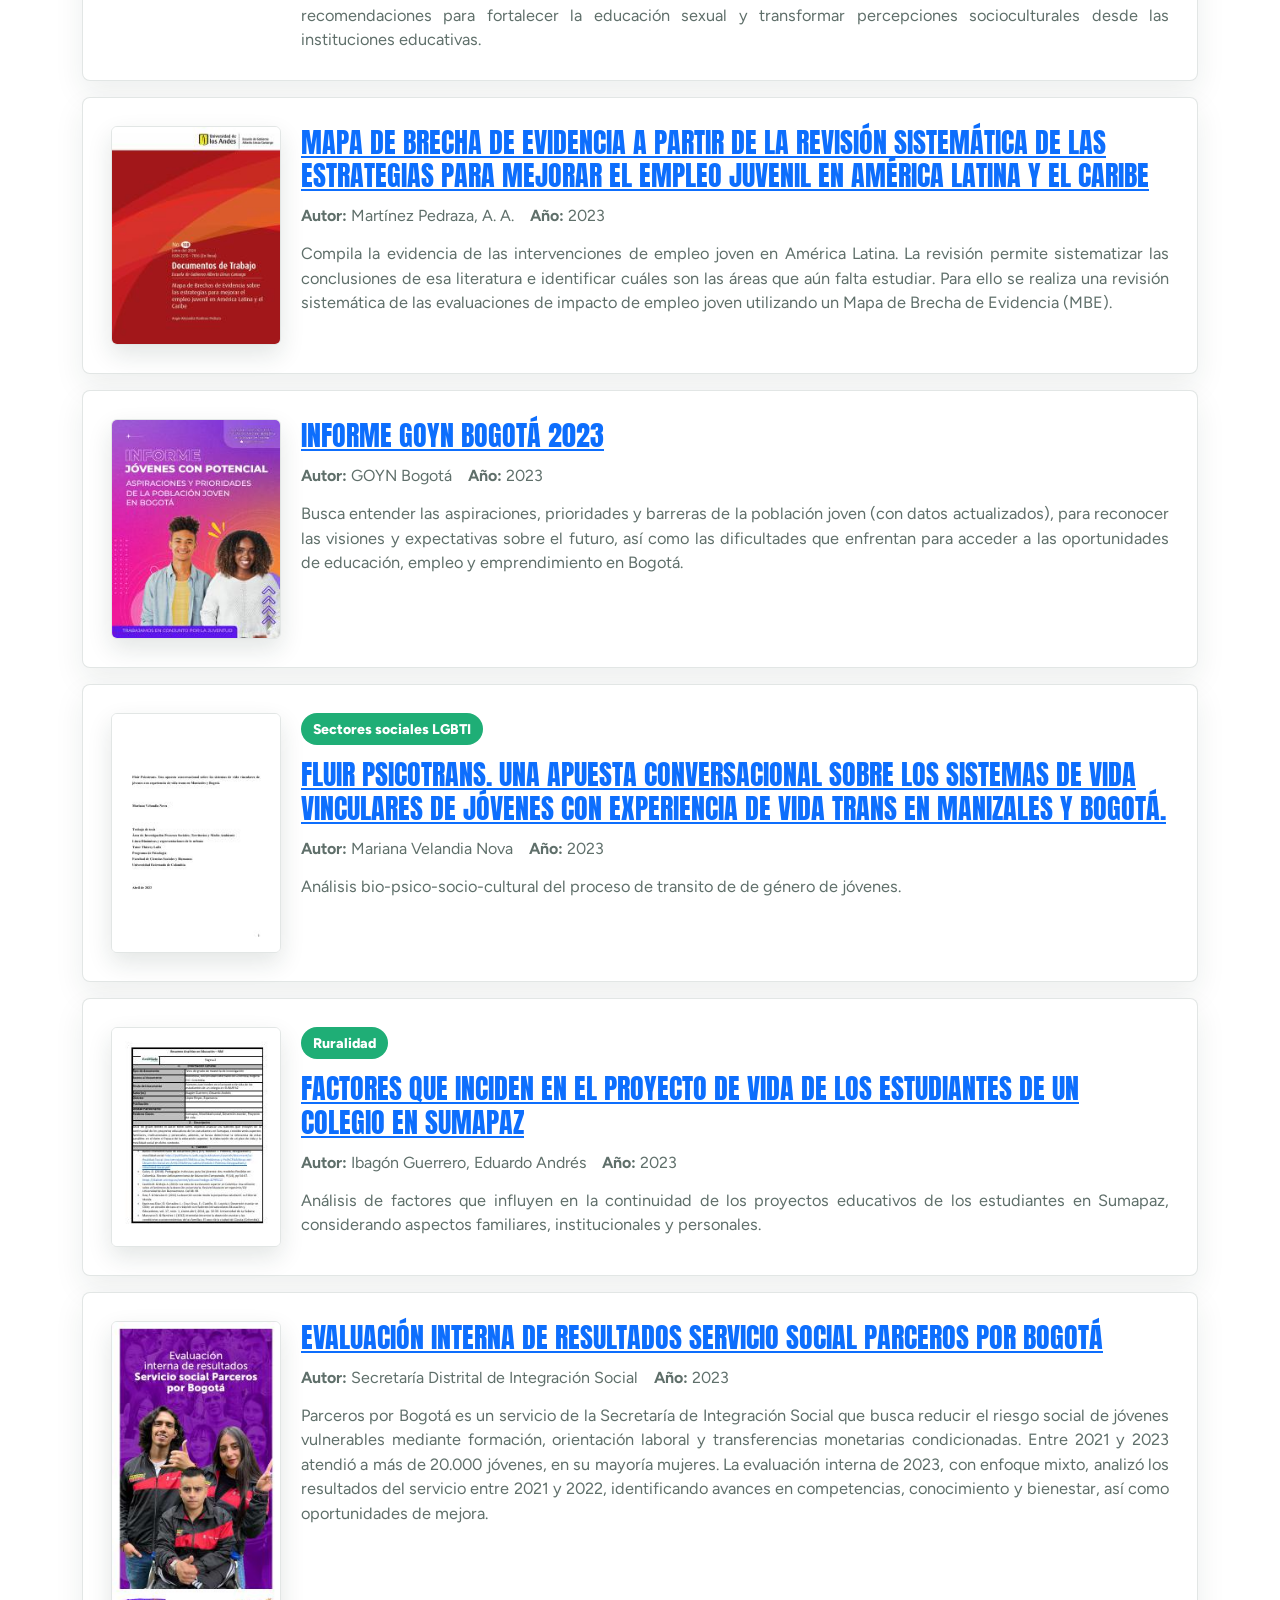
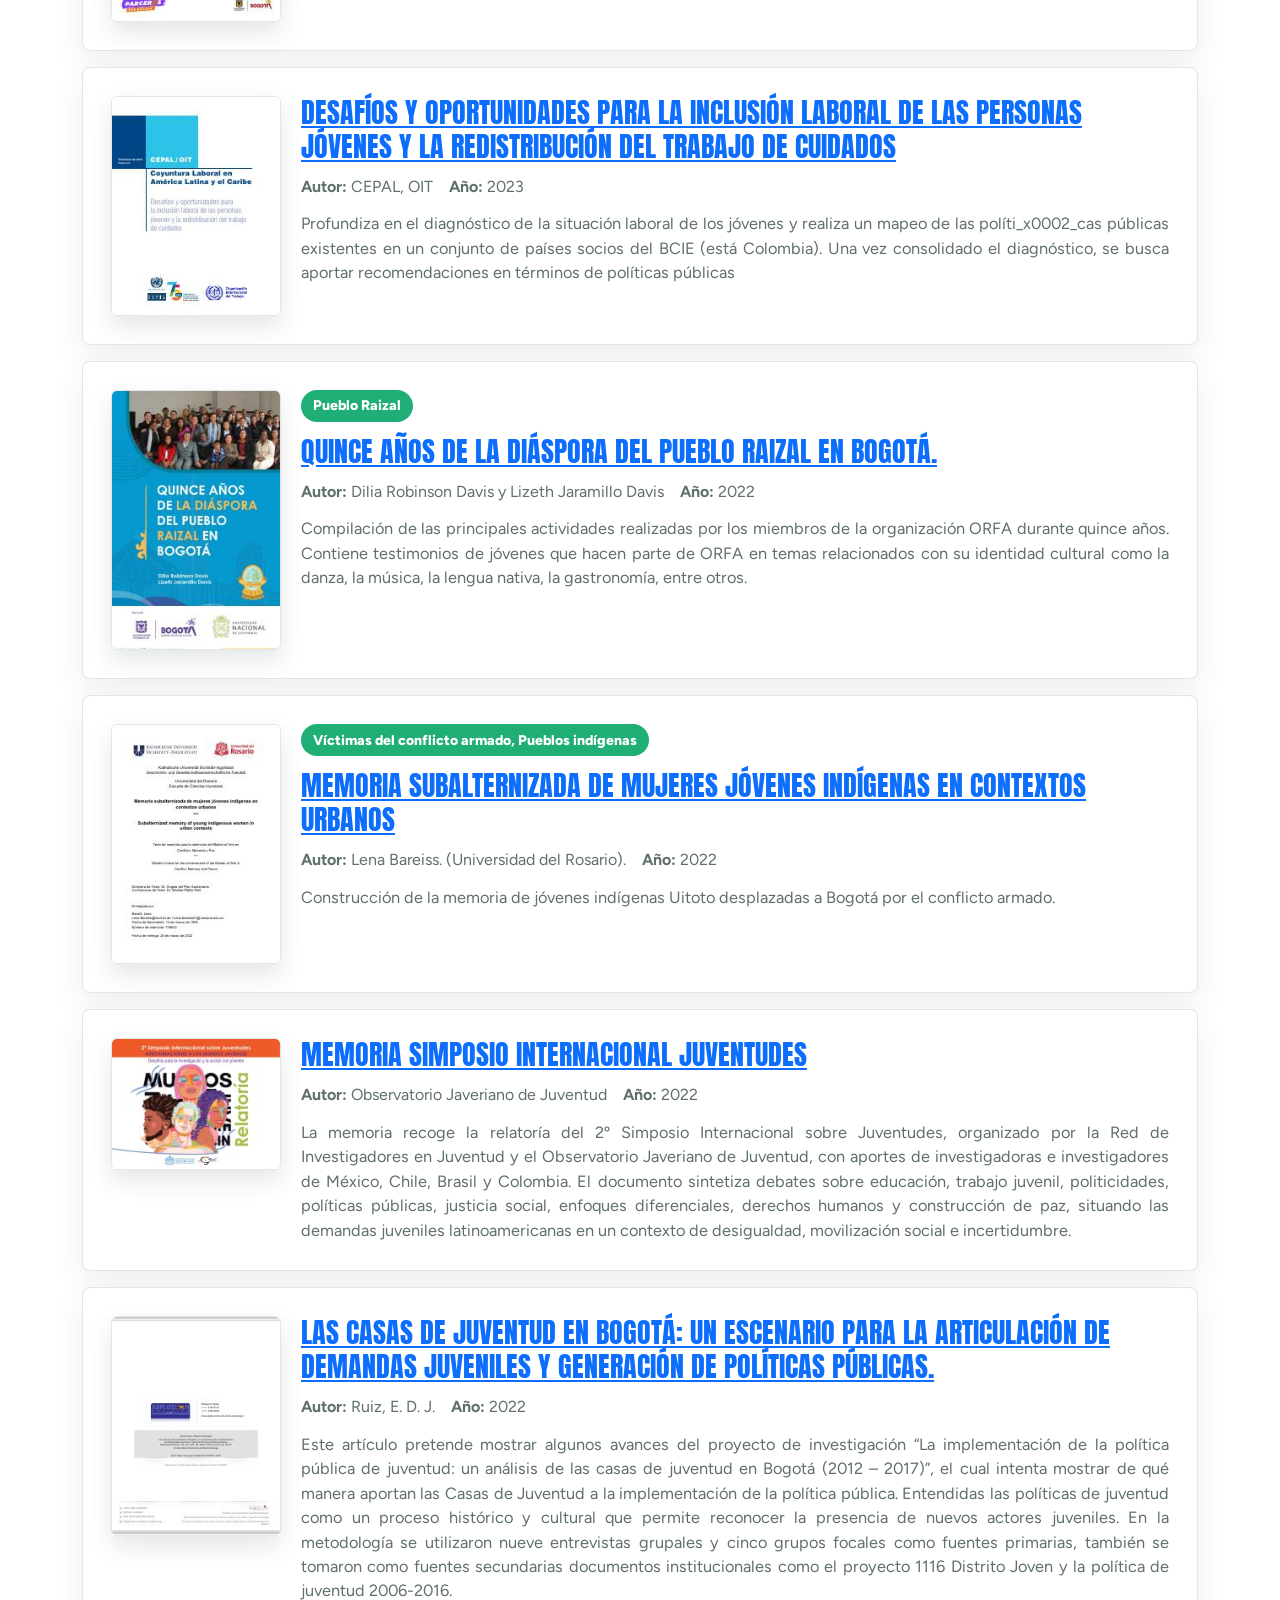
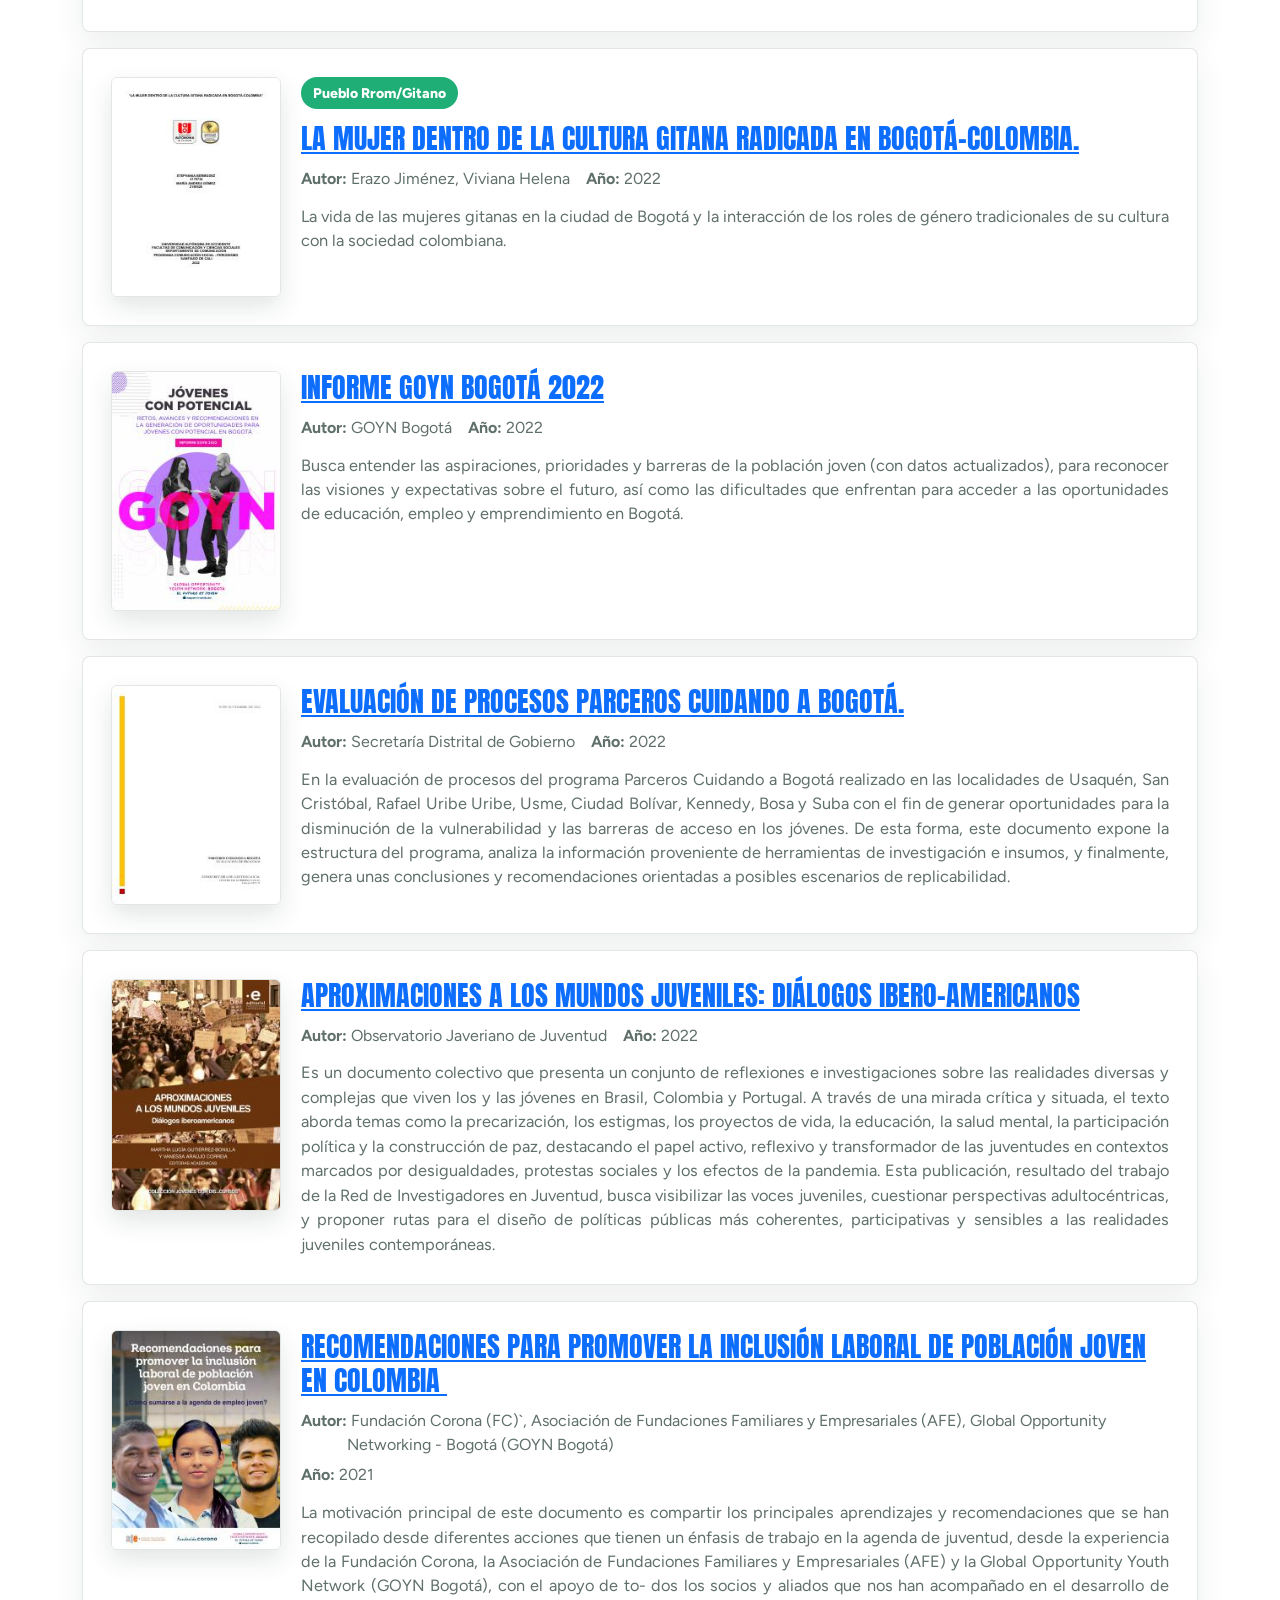
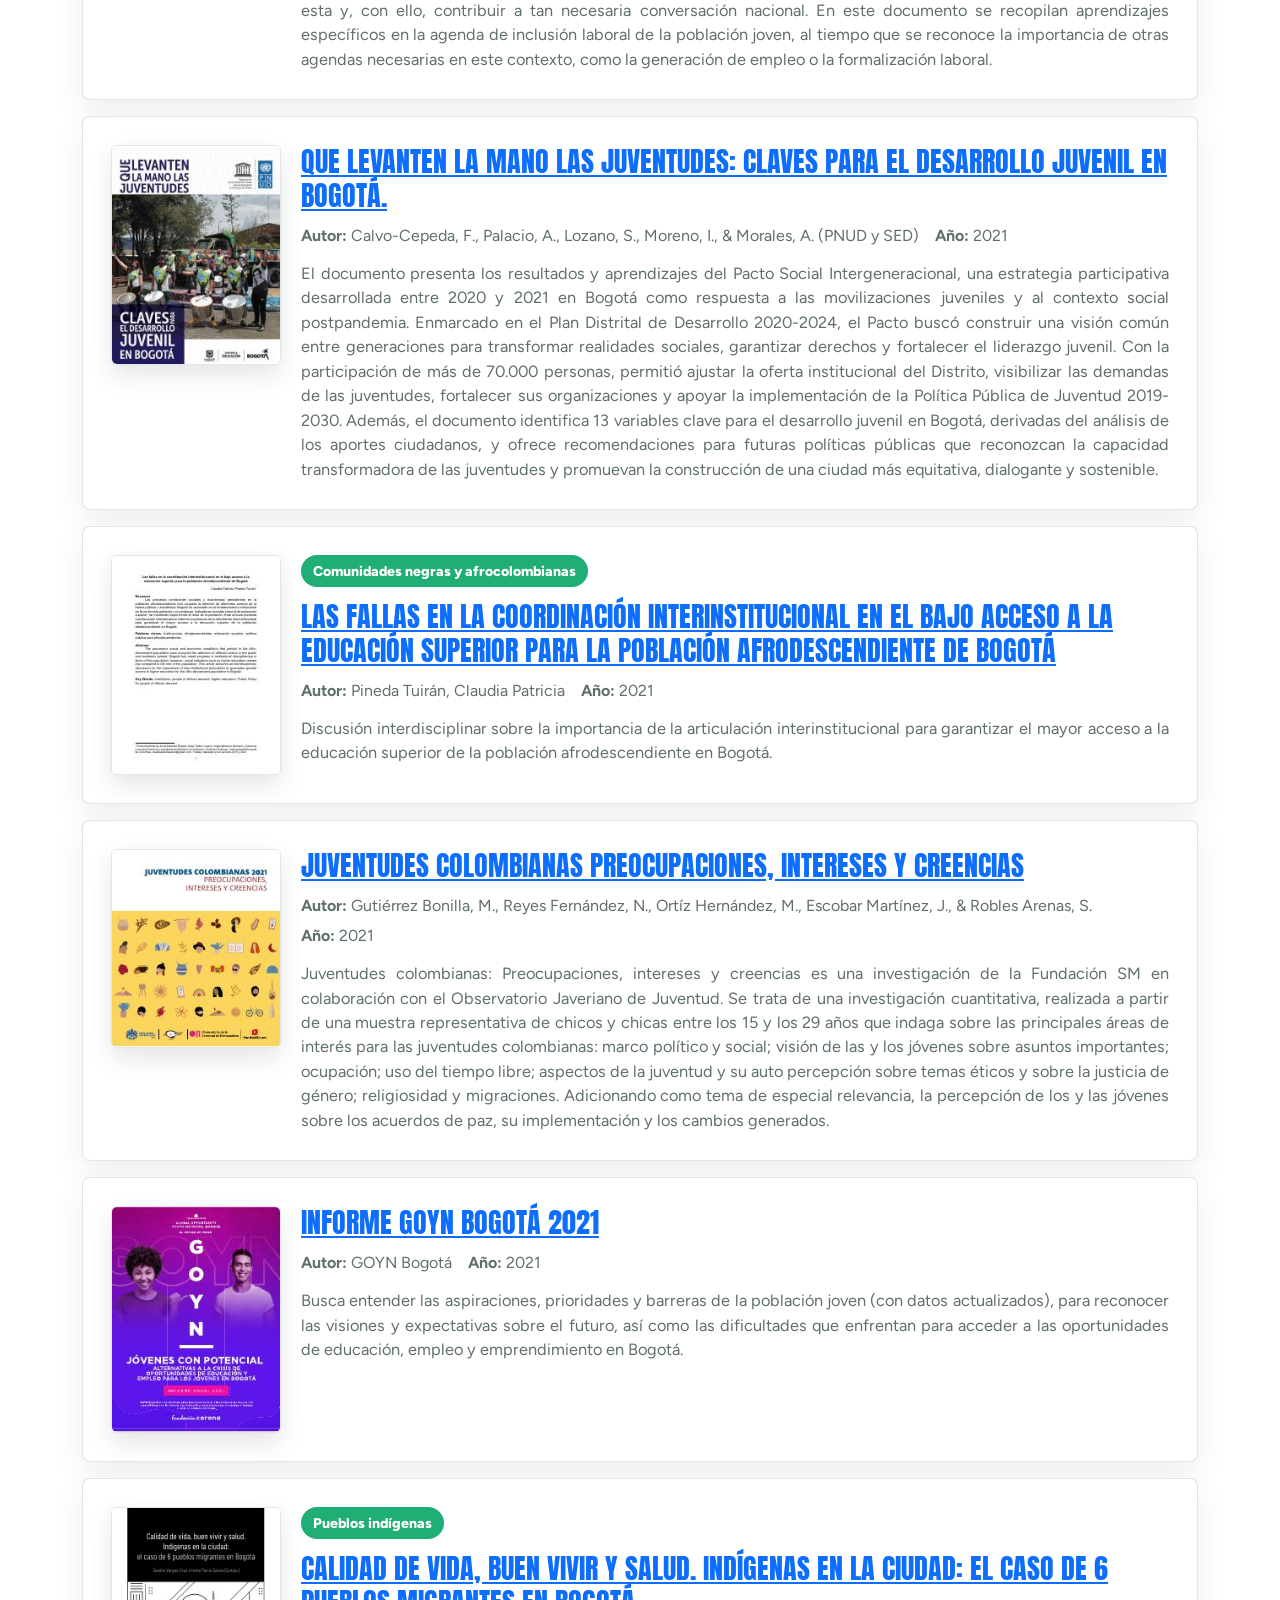
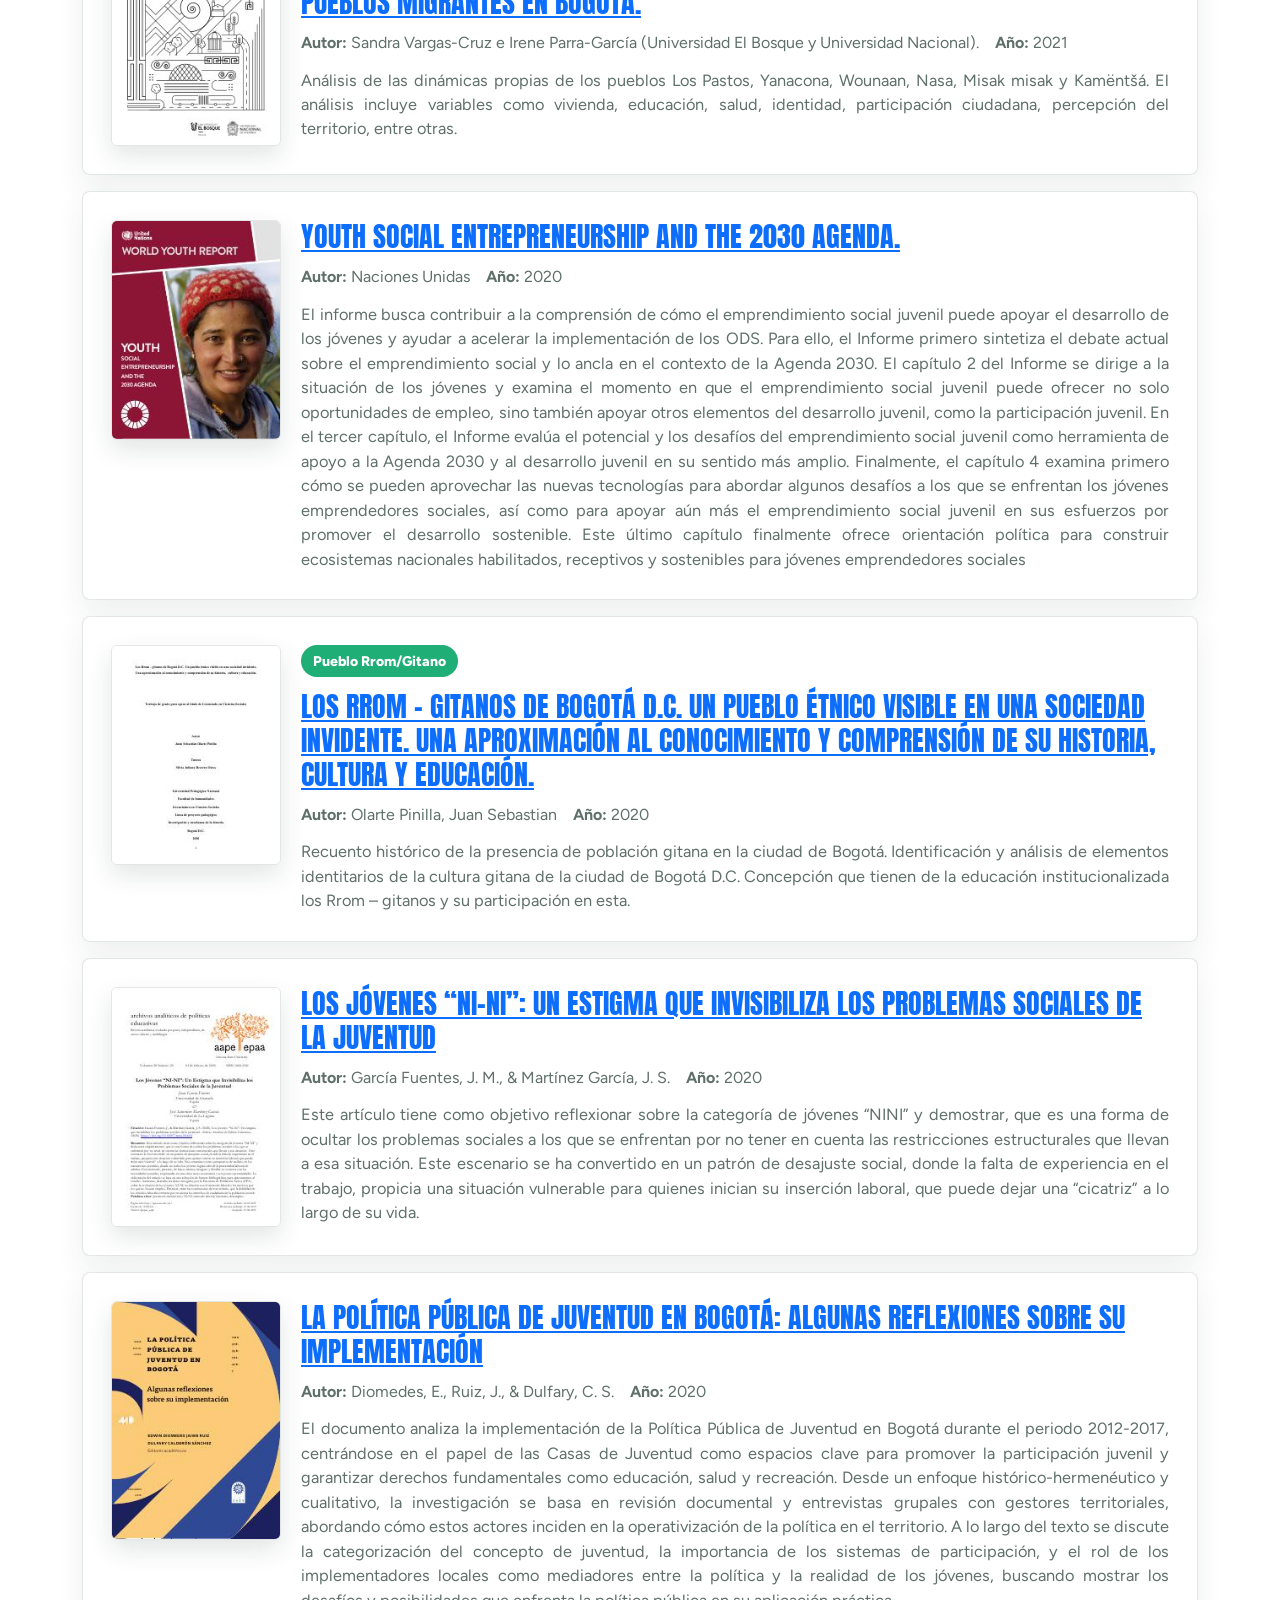
==== commit 87daa99b: "agrega el documento de Fundacion Corona y normaliza los nombres del repositorio" ====
--- a/ecosistema-juventud.html
+++ b/ecosistema-juventud.html
@@ -3,13 +3,174 @@
   <head>
     <meta charset="utf-8">
     <meta name="viewport" content="width=device-width, initial-scale=1">
-    <meta http-equiv="refresh" content="0; url=html/ecosistema-juventud.html">
-    <link rel="canonical" href="html/ecosistema-juventud.html">
     <title>Ecosistema de Juventud | Datálogo Joven</title>
+    <link href="https://cdn.jsdelivr.net/npm/bootstrap@5.3.3/dist/css/bootstrap.min.css" rel="stylesheet">
+    <link href="https://fonts.googleapis.com/css2?family=Material+Symbols+Rounded:opsz,wght,FILL,GRAD@24,400,0,0" rel="stylesheet">
+    <link rel="stylesheet" href="css/styles.css">
   </head>
   <body>
-    <p>Esta página se trasladó. Si tu navegador no te lleva solo,
-      <a href="html/ecosistema-juventud.html">abre Ecosistema de Juventud</a>.</p>
-    <script>location.replace("html/ecosistema-juventud.html" + location.hash);</script>
+    <div class="site-chrome">
+    <nav class="navbar datalogo-navbar" aria-label="Navegación principal">
+      <div class="container-fluid justify-content-center">
+        <a class="navbar-brand datalogo-brand m-0" href="index.html" aria-label="Inicio Datálogo Joven">
+          <img src="img/datalogo-joven-logo-o.png" alt="Datálogo Joven">
+        </a>
+      </div>
+    </nav>
+    <nav class="site-menu" aria-label="Secciones del Datálogo">
+      <div class="container">
+        <ul class="site-menu-list">
+          <li>
+            <a href="politica-publica-distrital-juventud.html">
+              <span class="material-symbols-rounded" aria-hidden="true">policy</span>
+              Política de Juventud
+            </a>
+          </li>
+          <li>
+            <a href="sistema-distrital-juventud.html">
+              <span class="material-symbols-rounded" aria-hidden="true">hub</span>
+              Sistema Distrital de Juventud
+            </a>
+          </li>
+          <li>
+            <a href="proyectos-inversion.html">
+              <span class="material-symbols-rounded" aria-hidden="true">account_tree</span>
+              Inversión
+            </a>
+          </li>
+          <li>
+            <a href="ecosistema-juventud.html">
+              <span class="material-symbols-rounded" aria-hidden="true">diversity_3</span>
+              Documentos e investigaciones
+            </a>
+          </li>
+        </ul>
+      </div>
+    </nav>
+    </div>
+
+    <header class="site-header ecosystem-header">
+      <div class="container">
+        <div class="row justify-content-center">
+          <div class="col-12 col-lg-9 text-center">
+            <h1>Ecosistema de Juventud</h1>
+            <p class="header-lead">
+              Un repositorio para explorar estudios, diagnósticos, informes y evidencia sobre juventudes en Bogotá.
+            </p>
+			<img src="img/ok.png" alt="Datálogo Joven">
+          </div>
+        </div>
+        <div class="row g-4 mt-2 justify-content-center">
+          <div class="col-12 col-md-6">
+            <article class="figure-card policy-stat-card">
+              <span class="figure-label">Conocimiento mapeado</span>
+              <strong data-ecosistema-total>49</strong>
+            </article>
+          </div>
+          <div class="col-12 col-md-6">
+            <article class="figure-card policy-stat-card">
+              <span class="figure-label">Conocimiento con enfoques diferenciales</span>
+              <strong data-ecosistema-diferencial>15</strong>
+            </article>
+          </div>
+        </div>
+      </div>
+    </header>
+
+    <main>
+      <section class="dashboards-section">
+        <div class="container">
+          <div class="row justify-content-center">
+            <div class="col-12 col-lg-9 text-center">
+              <h2>Tableros</h2>
+            </div>
+          </div>
+          <div class="row g-4 mt-2">
+            <div class="col-12 col-md-6">
+              <a class="dashboard-card" href="https://sdis-juventud.github.io/tablero-cij/index.html" aria-label="Abrir Datálogo Distrital" target="_blank">
+                <div class="icon-circle" aria-hidden="true">
+                  <span class="material-symbols-rounded">query_stats</span>
+                </div>
+                <div>
+                  <h3>Datálogo Distrital</h3>
+                  <p>Indicadores y datos estadísticos de juventud a nivel Distrital, por cada dimensión de la Política de Juventud.</p>
+                </div>
+              </a>
+            </div>
+            <div class="col-12 col-md-6">
+              <a class="dashboard-card" href="https://app.powerbi.com/view?r=eyJrIjoiNTAzODM1YjUtYzQ2My00MGIzLWI1MmMtZmJjN2I5MWI2Y2Y0IiwidCI6ImIzZTMwODA4LWU5YTgtNGYyYS05YmMxLWE3NjBhZTkxMGNmNSIsImMiOjR9" aria-label="Abrir tablero de estadísticas territorializadas" target="_blank">
+                <div class="icon-circle" aria-hidden="true">
+                  <span class="material-symbols-rounded">map</span>
+                </div>
+                <div>
+                  <h3>Datálogo Territorial</h3>
+                  <p>Indicadores y datos de juventud con enfoque territorial.</p>
+                </div>
+              </a>
+            </div>
+            <div class="col-12 col-md-6">
+              <a class="dashboard-card" href="https://app.powerbi.com/view?r=eyJrIjoiY2UwYTdjY2YtN2FhZC00MmFiLWIzMDctNTUwZjU0MDdmZDgxIiwidCI6IjU3N2ZjMWQ4LTA5MjItNDU4ZS04N2JmLWVjNGY0NTVlYjYwMCIsImMiOjR9" aria-label="Abrir diccionario de datos de juventud" target="_blank">
+                <div class="icon-circle" aria-hidden="true">
+                  <span class="material-symbols-rounded">dictionary</span>
+                </div>
+                <div>
+                  <h3>Diccionario de datos de juventud</h3>
+                  <p>Conoce las variables, fuentes y campos disponibles para hacer investigación y cruces de datos sobre juventud en Bogotá.</p>
+                </div>
+              </a>
+            </div>
+          </div>
+        </div>
+      </section>
+
+      <section class="knowledge-section">
+        <div class="container">
+          <div class="row justify-content-center">
+            <div class="col-12 col-lg-9 text-center">
+              <h2>Repositorio de conocimiento</h2>
+              <p class="section-description">Investigaciones, evaluaciones, diagnósticos, informes técnicos y evidencia útil para comprender las realidades, oportunidades y retos de las juventudes en Bogotá.</p>
+            </div>
+          </div>
+          <div class="knowledge-table" data-ecosistema-repository="">
+            <p class="repository-loading">Cargando documentos...</p>
+          </div>
+        </div>
+      </section>
+
+    </main>
+
+    <section class="made-with-love made-with-love-liso">
+      <div class="container text-center">
+        <p>Hecho con ❤️ por la Subdirección para la Juventud de la Secretaría Distrital de Integración Social.</p>
+      </div>
+    </section>
+
+    <footer id="sp-footer" >
+
+            <div class="container">
+        <div class="container-inner">
+      
+  
+<div class="row">
+  <div id="sp-footer1" class="col-lg-12 "><div class="sp-column "><div class="sp-module "><div class="sp-module-content">
+<div id="mod-custom122" class="mod-custom custom">
+    <div class="container" style="padding: 1px 0;">
+<div class="row">
+<div class="col-md-1 hasTooltip" style="border-right: 1px solid white;" data-original-title="Logo del Portal Único del Estado Colombiano – GOV.CO "><a href="https://www.colombia.co/" target="_blank" rel="alternate noopener"><img data-src="https://servicios.sdis.gov.co/images/logos/marca_colombia.png" alt="Marca Colombia" width="60px" class="lazyload" /></a></div>
+<div class="col-md-5" style="padding-top: 16px;"><a style="color: white;" href="https://www.gov.co" target="_blank" rel="noopener"><img data-src="https://servicios.sdis.gov.co/images/logos/header_govco.png" alt="Logo Portal GOV.CO" width="113" height="27" class="lazyload" /></a></div>
+</div>
+</div></div>
+</div></div></div></div></div>
+              </div>
+      </div>
+      
+  </footer>
+
+    <script src="https://cdn.jsdelivr.net/npm/bootstrap@5.3.3/dist/js/bootstrap.bundle.min.js"></script>
+    <script src="data/ecosistema-documentos.js"></script>
+    <script src="js/main.js"></script>
   </body>
 </html>
+
+  </body>
+</html>
--- a/css/styles.css
+++ b/css/styles.css
@@ -0,0 +1,1061 @@
+@import url("https://fonts.googleapis.com/css2?family=Anton&family=Antonio:wght@700&family=Figtree:wght@400;500;600;700;800&display=swap");
+
+:root {
+  --datalogo-green: #1FAE76;
+  --datalogo-ink: #16312a;
+  --datalogo-muted: #5f6f6a;
+  --datalogo-soft: #f4fbf7;
+  --datalogo-yellow: #f6c945;
+  --datalogo-red: #e51231;
+}
+
+* {
+  box-sizing: border-box;
+}
+
+body {
+  color: var(--datalogo-ink);
+  font-family: "Figtree", Arial, Helvetica, sans-serif;
+  margin: 0;
+  background: #ffffff;
+}
+
+h1,
+h2,
+h3,
+.figure-card strong {
+  font-family: "Anton", Impact, sans-serif;
+  font-weight: 400;
+  letter-spacing: 0;
+  text-transform: uppercase;
+}
+
+.site-chrome {
+  position: sticky;
+  top: 0;
+  z-index: 1030;
+}
+
+.datalogo-navbar {
+  background: var(--datalogo-green);
+  box-shadow: 0 0 0 rgba(22, 49, 42, 0);
+  min-height: 125px;
+  position: relative;
+  transition: min-height 220ms ease, box-shadow 220ms ease;
+  will-change: min-height;
+}
+
+.datalogo-navbar.is-compact {
+  box-shadow: 0 10px 28px rgba(22, 49, 42, 0.18);
+  min-height: 93px;
+}
+
+.datalogo-brand {
+  padding: 22px 16px;
+  transition: padding 220ms ease;
+  will-change: padding;
+}
+
+.datalogo-navbar.is-compact .datalogo-brand {
+  padding-bottom: 10px;
+  padding-top: 10px;
+}
+
+.datalogo-brand img {
+  display: block;
+  height: auto;
+  max-height: 91px;
+  max-width: min(364px, calc(100vw - 64px));
+  transition: max-height 220ms ease, transform 220ms ease;
+  will-change: max-height;
+}
+
+.datalogo-navbar.is-compact .datalogo-brand img {
+  max-height: 70px;
+}
+
+.site-menu {
+  background: var(--datalogo-ink);
+  color: #f8f4e1;
+}
+
+.site-menu-list {
+  align-items: center;
+  display: flex;
+  flex-wrap: wrap;
+  gap: 0;
+  justify-content: center;
+  list-style: none;
+  margin: 0;
+  padding: 0;
+}
+
+.site-menu-list li {
+  display: flex;
+}
+
+.site-menu a {
+  align-items: center;
+  color: #f8f4e1;
+  display: inline-flex;
+  font-family: "Figtree", Arial, Helvetica, sans-serif;
+  font-size: 13px;
+  font-weight: 800;
+  gap: 0.45rem;
+  justify-content: center;
+  line-height: 1.15;
+  padding: 18px 22px;
+  text-align: center;
+  text-decoration: none;
+  text-transform: uppercase;
+  transition: background-color 180ms ease, color 180ms ease;
+}
+
+.site-menu a:hover,
+.site-menu a:focus {
+  background: rgba(248, 244, 225, 0.12);
+  color: #f8f4e1;
+  outline: none;
+}
+
+.site-menu .material-symbols-rounded {
+  font-size: 20px;
+  line-height: 1;
+}
+
+.site-header {
+  background-image: url("../img/patron-header.png");
+  background-position: center;
+  background-repeat: repeat;
+  padding: clamp(56px, 8vw, 104px) 0;
+}
+
+.site-header h1 {
+  font-size: clamp(2rem, 4vw, 4rem);
+  line-height: 1.05;
+  margin-bottom: 1rem;
+  color: #F8F4E1;
+}
+
+.header-lead {
+  color: #F8F4E1;
+  font-size: clamp(1.05rem, 2vw, 1.35rem);
+  margin: 0 auto;
+  max-width: 760px;
+}
+
+.figure-card {
+  background: #ffffff;
+  border: 1px solid rgba(31, 174, 118, 0.2);
+  border-left: 8px solid var(--datalogo-green);
+  border-radius: 8px;
+  box-shadow: 0 18px 45px rgba(22, 49, 42, 0.12);
+  height: 100%;
+  padding: clamp(22px, 4vw, 34px);
+}
+
+.figure-label {
+  color: var(--datalogo-muted);
+  display: block;
+  font-size: 0.95rem;
+  font-weight: 700;
+  margin-bottom: 0.6rem;
+  text-transform: uppercase;
+}
+
+.figure-card strong {
+  color: var(--datalogo-green);
+  display: block;
+  font-size: clamp(2.1rem, 5vw, 3.8rem);
+  font-weight: 400;
+  line-height: 1;
+  margin-bottom: 0.8rem;
+}
+
+.figure-card p {
+  color: var(--datalogo-muted);
+  margin: 0;
+}
+
+.explore-section,
+.ask-section {
+  padding: clamp(56px, 8vw, 96px) 0;
+}
+
+.explore-section {
+  background: #ffffff;
+}
+
+/* Dentro de una seccion con textura, el bloque del titulo no debe pintar un
+   rectangulo blanco encima del grano */
+.policy-resources-section .explore-section,
+.dashboards-section .explore-section {
+  background: transparent;
+}
+
+.explore-section h2,
+.ask-section h2 {
+  font-size: clamp(1.9rem, 3.5vw, 3rem);
+  margin-bottom: 1.4rem;
+}
+
+.section-description {
+  color: var(--datalogo-muted);
+  font-size: 1.1rem;
+  margin: -0.4rem auto 0;
+  max-width: 760px;
+}
+
+.explore-card {
+  align-items: center;
+  background: #ffffff;
+  border: 1px solid rgba(22, 49, 42, 0.12);
+  border-radius: 8px;
+  box-shadow: 0 14px 36px rgba(22, 49, 42, 0.08);
+  display: flex;
+  flex-direction: column;
+  padding: clamp(24px, 4vw, 40px);
+  text-align: center;
+  transition: transform 180ms ease, box-shadow 180ms ease;
+}
+
+.explore-card:hover {
+  box-shadow: 0 18px 44px rgba(22, 49, 42, 0.14);
+  transform: translateY(-4px);
+}
+
+.icon-circle {
+  align-items: center;
+  background: var(--datalogo-green);
+  border-radius: 50%;
+  color: #ffffff;
+  display: inline-flex;
+  height: 84px;
+  justify-content: center;
+  margin-bottom: 1.4rem;
+  width: 84px;
+}
+
+.icon-circle .material-symbols-rounded {
+  font-size: 42px;
+  line-height: 1;
+}
+
+.explore-card h3 {
+  font-size: clamp(1.2rem, 2vw, 1.45rem);
+  margin-bottom: 0.8rem;
+}
+
+.explore-card p {
+  color: var(--datalogo-muted);
+  margin: 0;
+  max-width: 480px;
+}
+
+.explore-card-link {
+  color: inherit;
+  display: block;
+  height: 100%;
+  text-decoration: none;
+}
+
+.explore-card-link:focus-visible {
+  border-radius: 8px;
+  outline: 3px solid rgba(31, 174, 118, 0.45);
+  outline-offset: 4px;
+}
+
+.policy-header {
+  background-image: url("../img/patron-morado.png");
+}
+
+.policy-header .row.g-4,
+.sdj-header .row.g-4,
+.investment-header .row.g-4,
+.ecosystem-header .row.g-4 {
+  max-width: 1040px;
+  margin-left: auto;
+  margin-right: auto;
+}
+
+.sdj-header {
+  background-image: url("../img/patron-header-aguamarina.png");
+}
+
+.investment-header {
+  background-image: url("../img/patron-naranja.png");
+}
+
+.ecosystem-header {
+  background-image: url("../img/patron-rojo.png");
+}
+
+.policy-stat-card {
+  min-height: 168px;
+}
+
+.policy-stat-card strong {
+  font-size: clamp(1.75rem, 4vw, 3.15rem);
+  overflow-wrap: anywhere;
+}
+
+.policy-info-section,
+.policy-resources-section {
+  padding: clamp(56px, 8vw, 96px) 0;
+}
+
+.policy-info-section {
+  background: #ffffff;
+}
+
+.policy-copy-block {
+  max-width: 980px;
+  text-align: justify;
+}
+
+.policy-copy-block h3,
+.resource-row h3 {
+  font-size: clamp(1.45rem, 2.6vw, 2.2rem);
+  margin-bottom: 0.8rem;
+}
+
+.policy-copy-block p,
+.resource-row p {
+  color: var(--datalogo-muted);
+  font-size: 1.05rem;
+  margin: 0;
+}
+
+.sdj-schema-image {
+  display: block;
+  height: auto;
+  margin-top: 1rem;
+  max-width: 100%;
+  width: 100%;
+}
+
+/* Esquema del Sistema Distrital de Juventud.
+   Reemplaza la imagen anterior para que el texto sea legible y se pueda leer en
+   celular. Todas las cajas van con fondo oscuro y texto claro: los tonos medios
+   con texto oscuro aplanan el esquema. El sistema usa la gama del verde y las
+   otras instancias el morado de la paleta Distrito Joven. */
+.sdj-schema {
+  --sdj-gap: 26px;
+  --sdj-line: #b9c4c0;
+  --sdj-dark: #2f3e3c;
+  --sdj-green: #2f3e3c;
+  --sdj-green-soft: #14734e;
+  --sdj-purple: #663a93;
+  --sdj-purple-soft: #7a51a0;
+  margin: 1.5rem 0 0;
+}
+
+.sdj-tree {
+  column-gap: var(--sdj-gap);
+  display: grid;
+  grid-auto-rows: 1fr;
+  grid-template-columns: repeat(4, minmax(0, 1fr));
+  grid-template-rows: auto auto;
+  row-gap: 14px;
+}
+
+.sdj-group {
+  display: contents;
+}
+
+.sdj-box {
+  align-items: center;
+  border-radius: 8px;
+  display: flex;
+  font-size: 0.95rem;
+  justify-content: center;
+  line-height: 1.3;
+  margin: 0;
+  padding: 0.75rem 0.9rem;
+  text-align: center;
+}
+
+.sdj-box-root,
+.sdj-box-base {
+  background: var(--sdj-dark);
+  color: #f8f4e1;
+  font-family: "Antonio", "Figtree", Arial, sans-serif;
+  font-size: 1.05rem;
+  font-weight: 700;
+}
+
+.sdj-box-root {
+  grid-column: 1 / 4;
+  grid-row: 1;
+  justify-self: center;
+  min-width: 260px;
+}
+
+.sdj-box-head {
+  background: var(--sdj-green);
+  color: #ffffff;
+  font-family: "Antonio", "Figtree", Arial, sans-serif;
+  font-weight: 700;
+}
+
+.sdj-box-node {
+  background: var(--sdj-green-soft);
+  color: #ffffff;
+  font-weight: 600;
+}
+
+.sdj-box-other {
+  background: var(--sdj-purple);
+  color: #ffffff;
+}
+
+.sdj-box-other-node {
+  background: var(--sdj-purple-soft);
+  color: #ffffff;
+  font-weight: 600;
+}
+
+.sdj-box-base {
+  align-self: start;
+  grid-column: 1 / 4;
+  grid-row: 8;
+  margin-top: 18px;
+}
+
+.sdj-relation {
+  display: none;
+}
+
+/* Tronco: baja del nodo raiz y se reparte hacia los tres subsistemas */
+.sdj-trunk {
+  grid-column: 1 / 4;
+  grid-row: 2;
+  height: 26px;
+  position: relative;
+}
+
+.sdj-trunk::before,
+.sdj-trunk::after,
+.sdj-trunk span {
+  background: var(--sdj-line);
+  content: "";
+  position: absolute;
+}
+
+.sdj-trunk::before {
+  height: 2px;
+  left: calc((100% - 2 * var(--sdj-gap)) / 6);
+  right: calc((100% - 2 * var(--sdj-gap)) / 6);
+  top: 12px;
+}
+
+.sdj-trunk::after {
+  height: 12px;
+  left: calc(50% - 1px);
+  top: 0;
+  width: 2px;
+}
+
+.sdj-trunk span {
+  bottom: -14px;
+  top: 12px;
+  width: 2px;
+}
+
+.sdj-trunk span:nth-child(1) {
+  left: calc((100% - 2 * var(--sdj-gap)) / 6);
+}
+
+.sdj-trunk span:nth-child(2) {
+  left: calc(50% - 1px);
+}
+
+.sdj-trunk span:nth-child(3) {
+  right: calc((100% - 2 * var(--sdj-gap)) / 6);
+}
+
+.sdj-group-1 > * {
+  grid-column: 1;
+}
+
+.sdj-group-2 > * {
+  grid-column: 2;
+}
+
+.sdj-group-3 > * {
+  grid-column: 3;
+}
+
+.sdj-group-4 > * {
+  grid-column: 4;
+}
+
+.sdj-group > *:nth-child(1) {
+  grid-row: 3;
+}
+
+.sdj-group > *:nth-child(2) {
+  grid-row: 4;
+}
+
+.sdj-group > *:nth-child(3) {
+  grid-row: 5;
+}
+
+.sdj-group > *:nth-child(4) {
+  grid-row: 6;
+}
+
+.sdj-group > *:nth-child(5) {
+  grid-row: 7;
+}
+
+/* Ramas: linea vertical continua y una rama horizontal hacia cada instancia */
+.sdj-box-node,
+.sdj-box-other-node {
+  margin-left: 22px;
+  position: relative;
+}
+
+.sdj-box-node::before,
+.sdj-box-node::after,
+.sdj-box-other-node::before,
+.sdj-box-other-node::after {
+  background: var(--sdj-line);
+  content: "";
+  position: absolute;
+}
+
+.sdj-box-node::before,
+.sdj-box-other-node::before {
+  height: calc(100% + 14px);
+  left: -14px;
+  top: -14px;
+  width: 2px;
+}
+
+.sdj-last::before {
+  height: calc(50% + 14px);
+}
+
+.sdj-box-node::after,
+.sdj-box-other-node::after {
+  height: 2px;
+  left: -14px;
+  top: calc(50% - 1px);
+  width: 14px;
+}
+
+/* Instancias que se articulan con el Espacio Mixto: linea punteada hacia la izquierda */
+.sdj-box-other-node {
+  margin-left: 0;
+}
+
+.sdj-box-other-node::before,
+.sdj-box-other-node::after {
+  display: none;
+}
+
+.sdj-linked::after {
+  display: block;
+}
+
+.sdj-linked::after {
+  background: none;
+  border-top: 2px dashed var(--sdj-line);
+  height: 0;
+  left: calc(-1 * var(--sdj-gap));
+  width: var(--sdj-gap);
+}
+
+@media (max-width: 991.98px) {
+  .sdj-tree {
+    display: flex;
+    flex-direction: column;
+  }
+
+  .sdj-group {
+    display: block;
+    margin-top: 18px;
+  }
+
+  /* La barra del Sistema de Información cierra los tres subsistemas; las otras
+     instancias van despues, para no dar a entender que tambien las cubre */
+  .sdj-box-root {
+    order: 0;
+  }
+
+  .sdj-group-1 {
+    order: 1;
+  }
+
+  .sdj-group-2 {
+    order: 2;
+  }
+
+  .sdj-group-3 {
+    order: 3;
+  }
+
+  .sdj-box-base {
+    order: 4;
+  }
+
+  .sdj-group-4 {
+    order: 5;
+  }
+
+  .sdj-box-root,
+  .sdj-box-base {
+    min-width: 0;
+    width: 100%;
+  }
+
+  .sdj-box-node {
+    margin-left: 22px;
+    margin-top: 14px;
+  }
+
+  /* En celular las otras instancias no cuelgan de nada: la articulacion se
+     explica con una linea de texto dentro de la propia caja */
+  .sdj-box-other-node {
+    margin-left: 0;
+    margin-top: 14px;
+  }
+
+  .sdj-box-node,
+  .sdj-box-other-node {
+    justify-content: flex-start;
+    text-align: left;
+  }
+
+  .sdj-linked::after {
+    display: none;
+  }
+
+  .sdj-trunk {
+    display: none;
+  }
+
+  .sdj-relation {
+    display: block;
+    font-size: 0.82rem;
+    font-weight: 500;
+    margin-top: 0.2rem;
+    opacity: 0.85;
+  }
+
+  .sdj-box-other-node {
+    flex-direction: column;
+    align-items: flex-start;
+  }
+}
+
+.resource-row p {
+  text-align: justify;
+}
+
+.resource-row p:has(a) {
+  text-align: left;
+}
+
+.policy-objectives-block {
+  max-width: 100%;
+}
+
+.policy-objectives-cards {
+  display: grid;
+  gap: 0.85rem;
+  margin-top: 1.2rem;
+}
+
+.policy-objective-card {
+  align-items: center;
+  background: #ffffff;
+  border: 1px solid rgba(22, 49, 42, 0.12);
+  border-radius: 8px;
+  box-shadow: 0 10px 26px rgba(22, 49, 42, 0.07);
+  display: grid;
+  gap: 1rem;
+  grid-template-columns: 44px minmax(0, 1fr);
+  padding: 1rem 1.15rem;
+}
+
+.objective-number {
+  align-items: center;
+  background: #000000;
+  border-radius: 50%;
+  color: #ffffff;
+  display: inline-flex;
+  font-family: "Figtree", Arial, Helvetica, sans-serif;
+  font-size: 20px;
+  font-weight: 800;
+  height: 44px;
+  justify-content: center;
+  line-height: 1;
+  width: 44px;
+}
+
+.policy-objective-card p {
+  color: var(--datalogo-muted);
+  font-size: 1.05rem;
+  line-height: 1.42;
+  margin: 0;
+  max-width: none;
+  text-align: left;
+}
+
+.policy-objective-card strong {
+  color: var(--datalogo-ink);
+  font-weight: 800;
+}
+
+.policy-resources-section {
+  background-color: #ffffff;
+  background-image: url("../img/patron-blanco.png");
+  background-repeat: repeat;
+}
+
+.resource-row {
+  align-items: flex-start;
+  background: #ffffff;
+  border: 1px solid rgba(22, 49, 42, 0.1);
+  border-radius: 8px;
+  box-shadow: 0 12px 30px rgba(22, 49, 42, 0.08);
+  display: flex;
+  gap: 1rem;
+  height: 100%;
+  padding: clamp(20px, 3vw, 28px);
+}
+
+.resource-row-wide {
+  height: auto;
+}
+
+.knowledge-section {
+  background: #ffffff;
+  padding: clamp(56px, 8vw, 96px) 0;
+}
+
+.dashboards-section {
+  background-color: #ffffff;
+  background-image: url("../img/patron-blanco.png");
+  background-repeat: repeat;
+  padding: clamp(56px, 8vw, 96px) 0;
+}
+
+.dashboards-section h2 {
+  font-size: clamp(1.9rem, 3.5vw, 3rem);
+  margin-bottom: 1.4rem;
+}
+
+.dashboard-card {
+  align-items: center;
+  background: #ffffff;
+  border: 1px solid rgba(22, 49, 42, 0.12);
+  border-radius: 8px;
+  box-shadow: 0 14px 36px rgba(22, 49, 42, 0.08);
+  color: inherit;
+  display: grid;
+  gap: 1.2rem;
+  grid-template-columns: 84px minmax(0, 1fr);
+  height: 100%;
+  padding: clamp(22px, 4vw, 34px);
+  text-decoration: none;
+  transition: transform 180ms ease, box-shadow 180ms ease;
+}
+
+.dashboard-card:hover,
+.dashboard-card:focus {
+  box-shadow: 0 18px 44px rgba(22, 49, 42, 0.14);
+  color: inherit;
+  transform: translateY(-4px);
+}
+
+.dashboard-card h3 {
+  font-size: clamp(1.25rem, 2.2vw, 1.7rem);
+  margin-bottom: 0.5rem;
+}
+
+.dashboard-card p {
+  color: var(--datalogo-muted);
+  margin: 0;
+}
+
+.knowledge-table {
+  display: grid;
+  gap: 1rem;
+  margin-top: 2rem;
+}
+
+.knowledge-row {
+  align-items: flex-start;
+  background: #ffffff;
+  border: 1px solid rgba(22, 49, 42, 0.12);
+  border-radius: 8px;
+  box-shadow: 0 12px 30px rgba(22, 49, 42, 0.08);
+  display: grid;
+  gap: 1.25rem;
+  grid-template-columns: 170px minmax(0, 1fr);
+  padding: clamp(18px, 3vw, 28px);
+}
+
+.knowledge-thumb {
+  align-items: flex-start;
+  display: flex;
+  justify-content: center;
+}
+
+.knowledge-thumb img {
+  border: 1px solid rgba(22, 49, 42, 0.12);
+  border-radius: 6px;
+  box-shadow: 0 10px 24px rgba(22, 49, 42, 0.12);
+  height: auto;
+  max-width: 100%;
+}
+
+.knowledge-content h3 {
+  font-size: clamp(1.25rem, 2.2vw, 1.85rem);
+  margin-bottom: 0.7rem;
+}
+
+.knowledge-meta {
+  color: var(--datalogo-muted);
+  display: flex;
+  flex-wrap: wrap;
+  gap: 0.4rem 1rem;
+  margin-bottom: 0.8rem;
+}
+
+.knowledge-meta span {
+  display: inline-flex;
+}
+
+.knowledge-ideas {
+  color: var(--datalogo-muted);
+  font-size: 1.02rem;
+  line-height: 1.5;
+  margin: 0;
+  text-align: justify;
+}
+
+.knowledge-source {
+  color: var(--datalogo-green);
+  display: inline-block;
+  font-size: 0.95rem;
+  font-weight: 600;
+  margin-top: 0.6rem;
+  text-decoration: none;
+}
+
+.knowledge-source:hover,
+.knowledge-source:focus {
+  text-decoration: underline;
+}
+
+.tag-differential {
+  background: var(--datalogo-green);
+  border-radius: 999px;
+  color: #ffffff;
+  display: inline-flex;
+  font-size: 0.88rem;
+  font-weight: 800;
+  margin-bottom: 0.8rem;
+  padding: 0.35rem 0.75rem;
+}
+
+.repository-loading,
+.repository-error {
+  color: var(--datalogo-muted);
+  margin: 0;
+  text-align: center;
+}
+
+.resource-icon {
+  align-items: center;
+  background: var(--datalogo-green);
+  border-radius: 50%;
+  color: #ffffff;
+  display: inline-flex;
+  flex: 0 0 auto;
+  height: 58px;
+  justify-content: center;
+  width: 58px;
+}
+
+.resource-icon .material-symbols-rounded {
+  font-size: 30px;
+}
+
+.separador {
+  display:block;
+  height: 18px;
+  clear: both;
+}
+
+.ask-section {
+  background: var(--datalogo-soft);
+}
+
+.search-link {
+  align-items: center;
+  background: #ffffff;
+  border: 1px solid rgba(22, 49, 42, 0.16);
+  border-radius: 999px;
+  box-shadow: 0 12px 32px rgba(22, 49, 42, 0.1);
+  color: var(--datalogo-muted);
+  display: flex;
+  gap: 0.75rem;
+  margin: 0 auto;
+  max-width: 760px;
+  min-height: 62px;
+  padding: 0.9rem 1.25rem;
+  text-align: left;
+  text-decoration: none;
+  transition: border-color 180ms ease, box-shadow 180ms ease;
+}
+
+.search-link:hover,
+.search-link:focus {
+  border-color: var(--datalogo-green);
+  box-shadow: 0 14px 36px rgba(31, 174, 118, 0.18);
+  color: var(--datalogo-ink);
+  outline: none;
+}
+
+.search-link .material-symbols-rounded {
+  color: var(--datalogo-green);
+  flex: 0 0 auto;
+  font-size: 30px;
+}
+
+.search-placeholder {
+  overflow-wrap: anywhere;
+}
+
+.made-with-love {
+  background-color: #ffffff;
+  background-image: url("../img/patron-blanco.png");
+  background-repeat: repeat;
+  color: var(--datalogo-ink);
+  padding: 28px 0;
+}
+
+/* En las paginas cuya ultima seccion es blanca, la franja tambien va lisa */
+.made-with-love-liso {
+  background-image: none;
+}
+
+.made-with-love p {
+  font-weight: 500;
+  margin: 0;
+}
+
+#sp-footer {
+  background-color: var(--datalogo-red);
+  color: #ffffff;
+  padding: 12px 0;
+}
+
+#sp-footer a {
+  color: #ffffff;
+}
+
+#sp-footer img {
+  height: auto;
+  max-width: 100%;
+}
+
+@media (max-width: 767.98px) {
+  .datalogo-navbar {
+    min-height: 106px;
+  }
+
+  .datalogo-navbar.is-compact {
+    min-height: 81px;
+  }
+
+  .datalogo-brand {
+    padding-bottom: 18px;
+    padding-top: 18px;
+  }
+
+  .datalogo-brand img {
+    max-height: 73px;
+  }
+
+  .datalogo-navbar.is-compact .datalogo-brand img {
+    max-height: 57px;
+  }
+
+  .site-header {
+    padding-top: 48px;
+  }
+
+  .site-menu-list {
+    align-items: stretch;
+  }
+
+  .site-menu a {
+    flex: 1 1 100%;
+    padding: 14px 12px;
+  }
+
+  .site-menu-list li {
+    flex: 1 1 100%;
+  }
+
+  .figure-card {
+    border-left-width: 6px;
+  }
+
+  .search-link {
+    align-items: flex-start;
+    border-radius: 28px;
+    min-height: auto;
+  }
+
+  .policy-objective-card {
+    grid-template-columns: 40px minmax(0, 1fr);
+  }
+
+  .objective-number {
+    height: 40px;
+    width: 40px;
+  }
+
+  .knowledge-row {
+    grid-template-columns: 1fr;
+  }
+
+  .dashboard-card {
+    grid-template-columns: 1fr;
+    text-align: center;
+  }
+
+  .dashboard-card .icon-circle {
+    margin-left: auto;
+    margin-right: auto;
+  }
+
+  .knowledge-thumb {
+    justify-content: flex-start;
+  }
+
+  .knowledge-thumb img {
+    max-width: 150px;
+  }
+
+  #sp-footer .row {
+    row-gap: 10px;
+    text-align: center;
+  }
+
+  #sp-footer .col-md-1 {
+    border-right: 0 !important;
+  }
+
+  #sp-footer .col-md-6 {
+    text-align: center !important;
+  }
+}
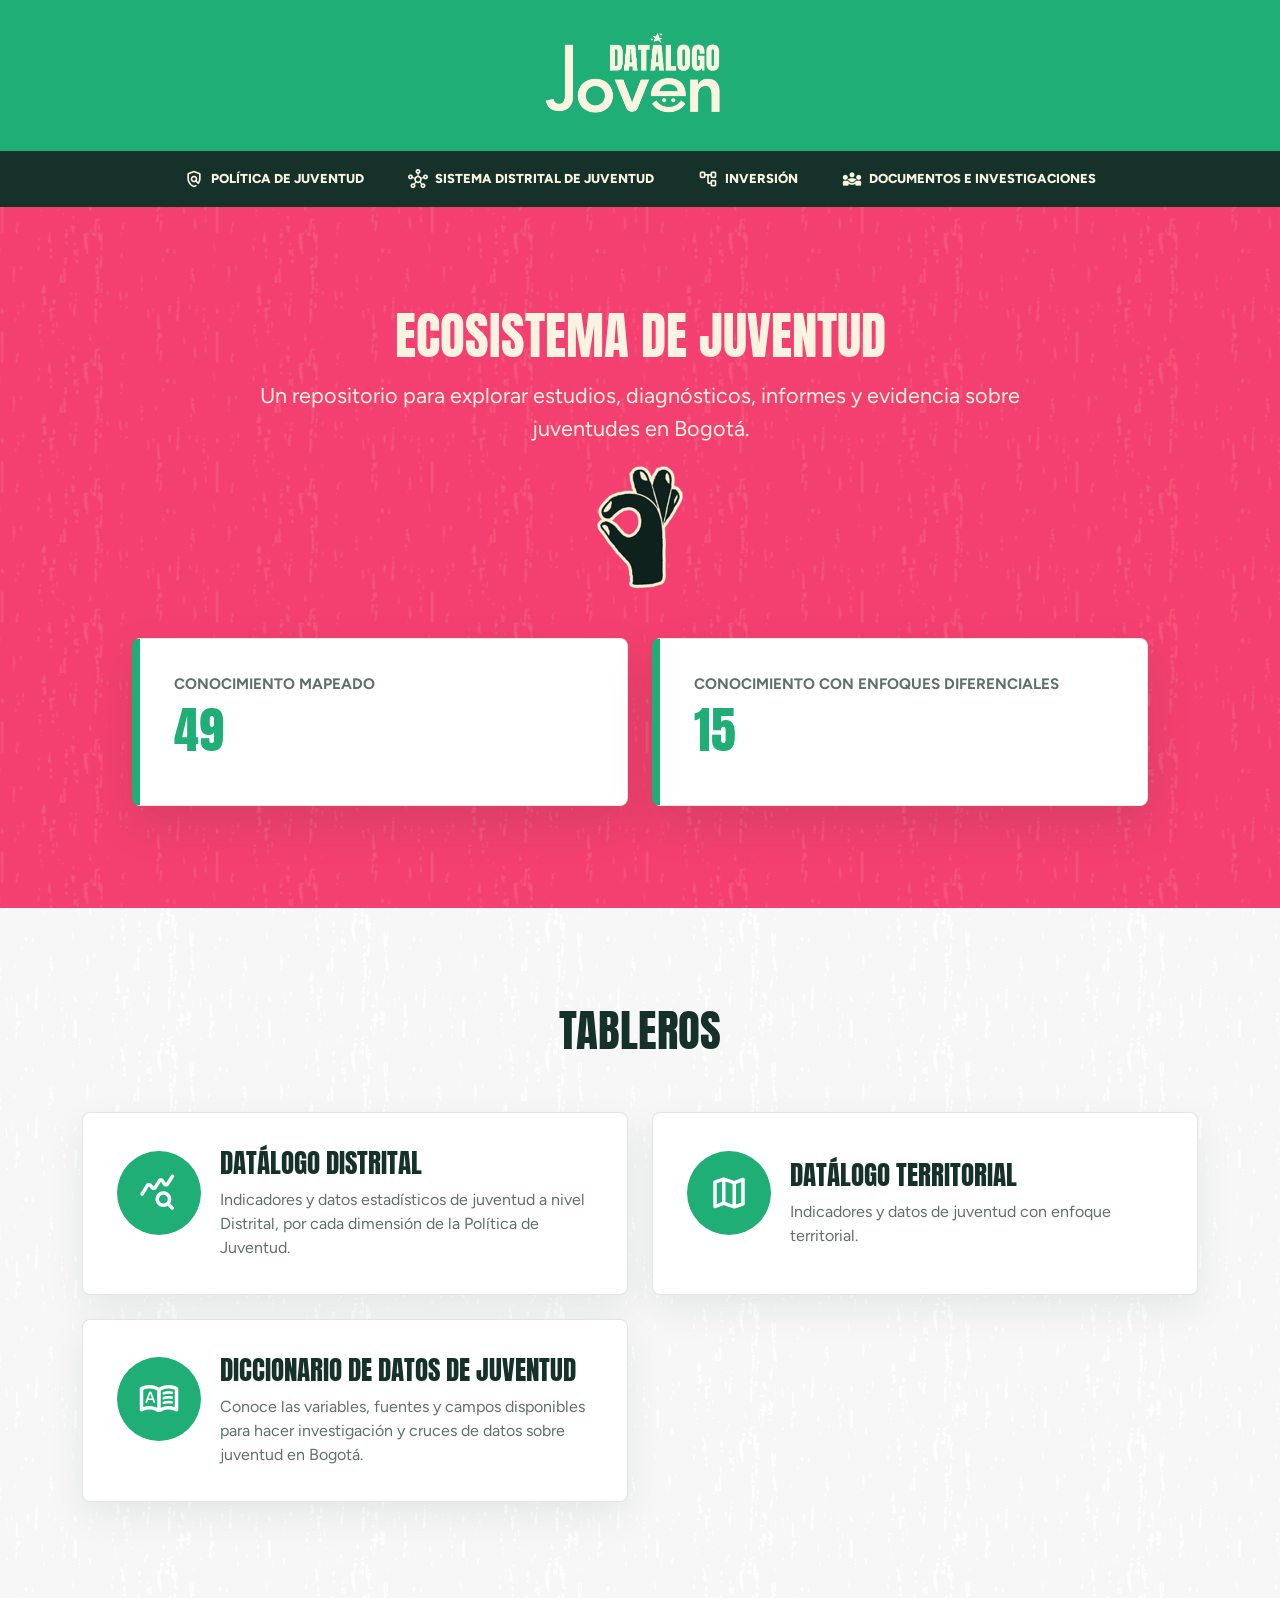
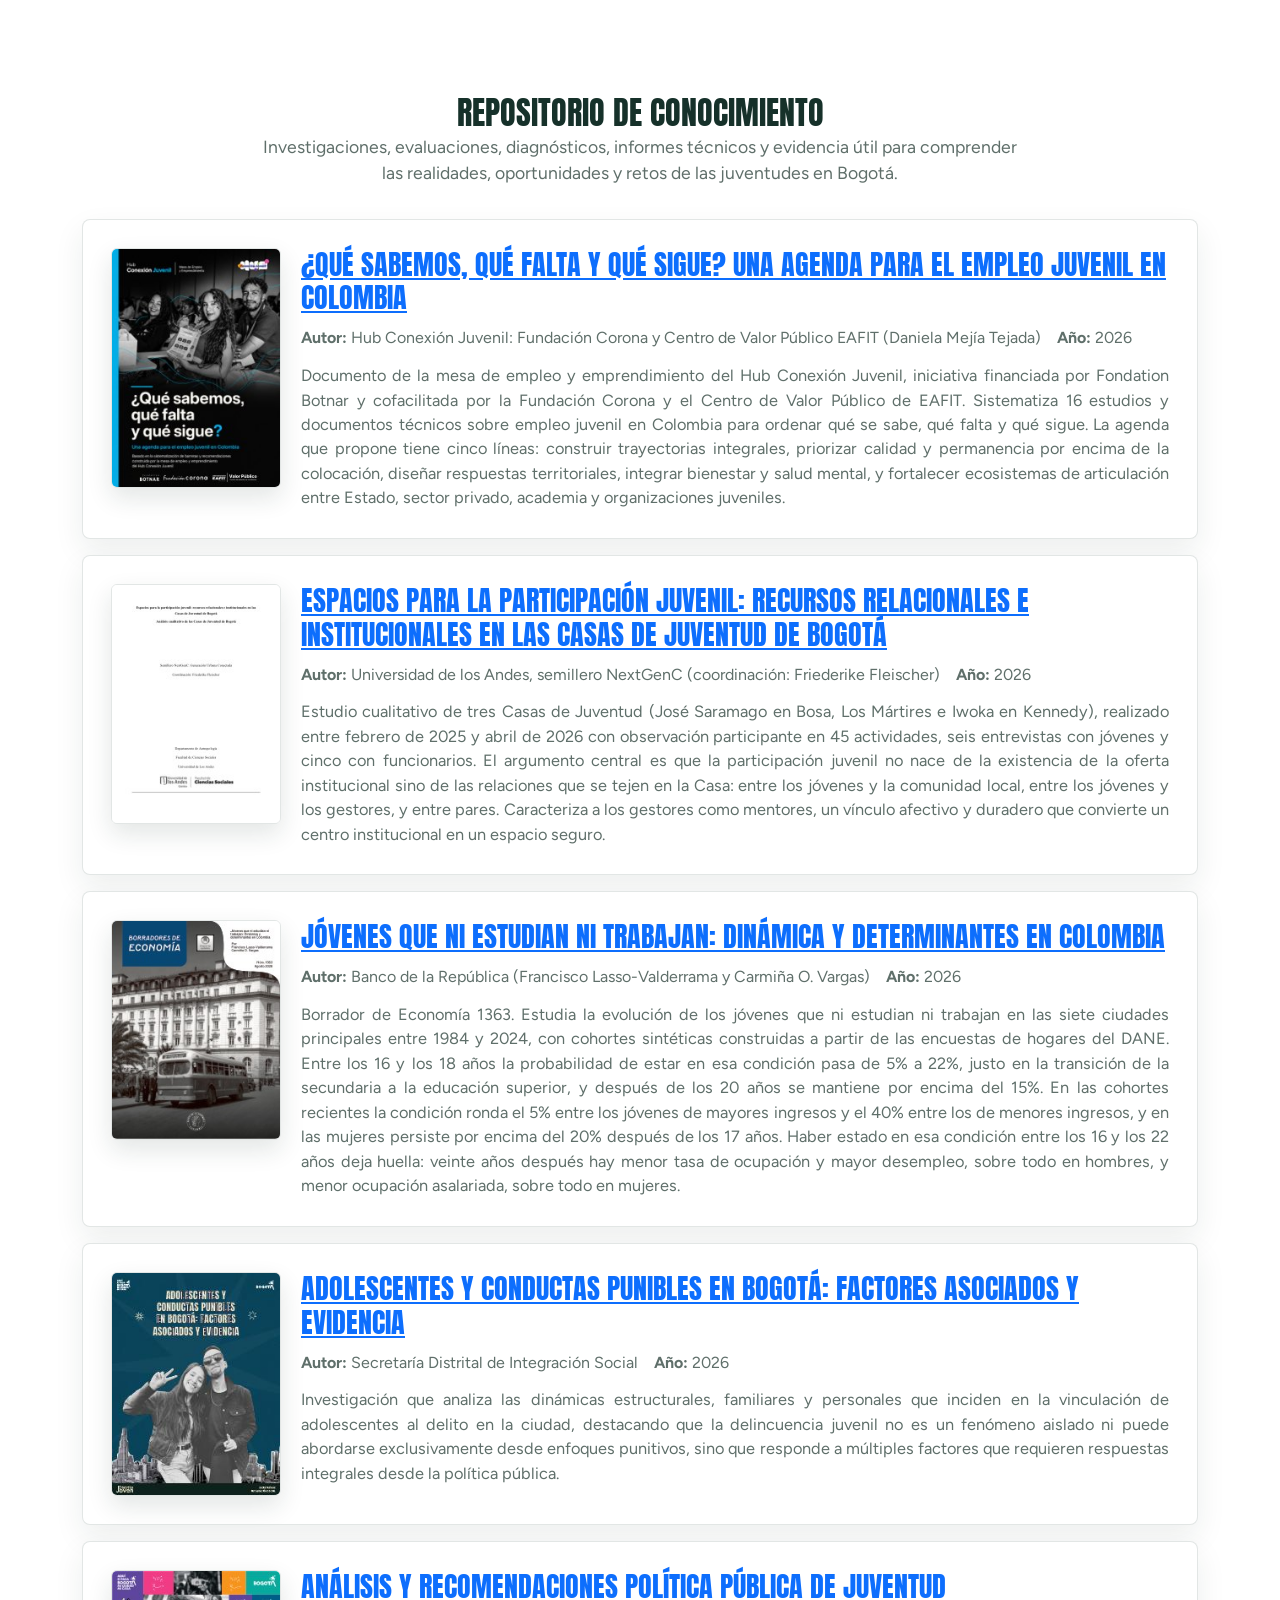
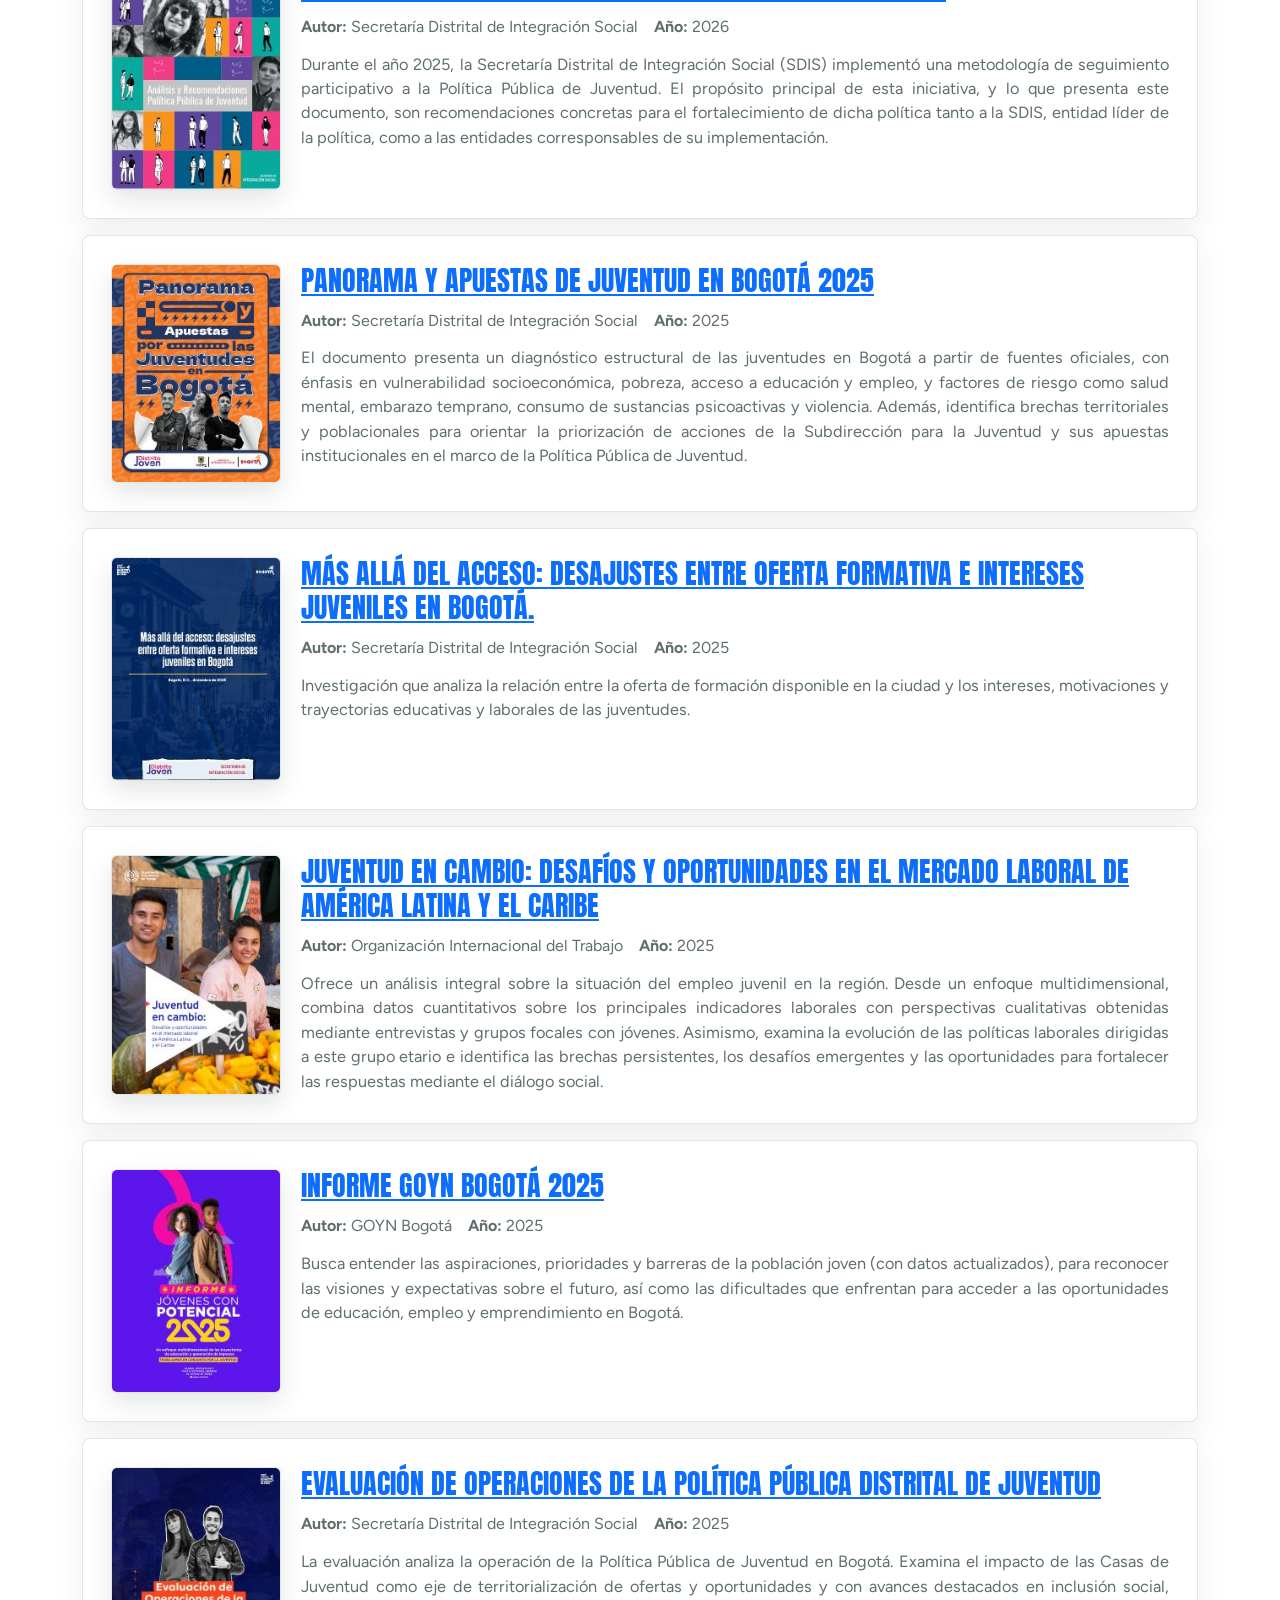
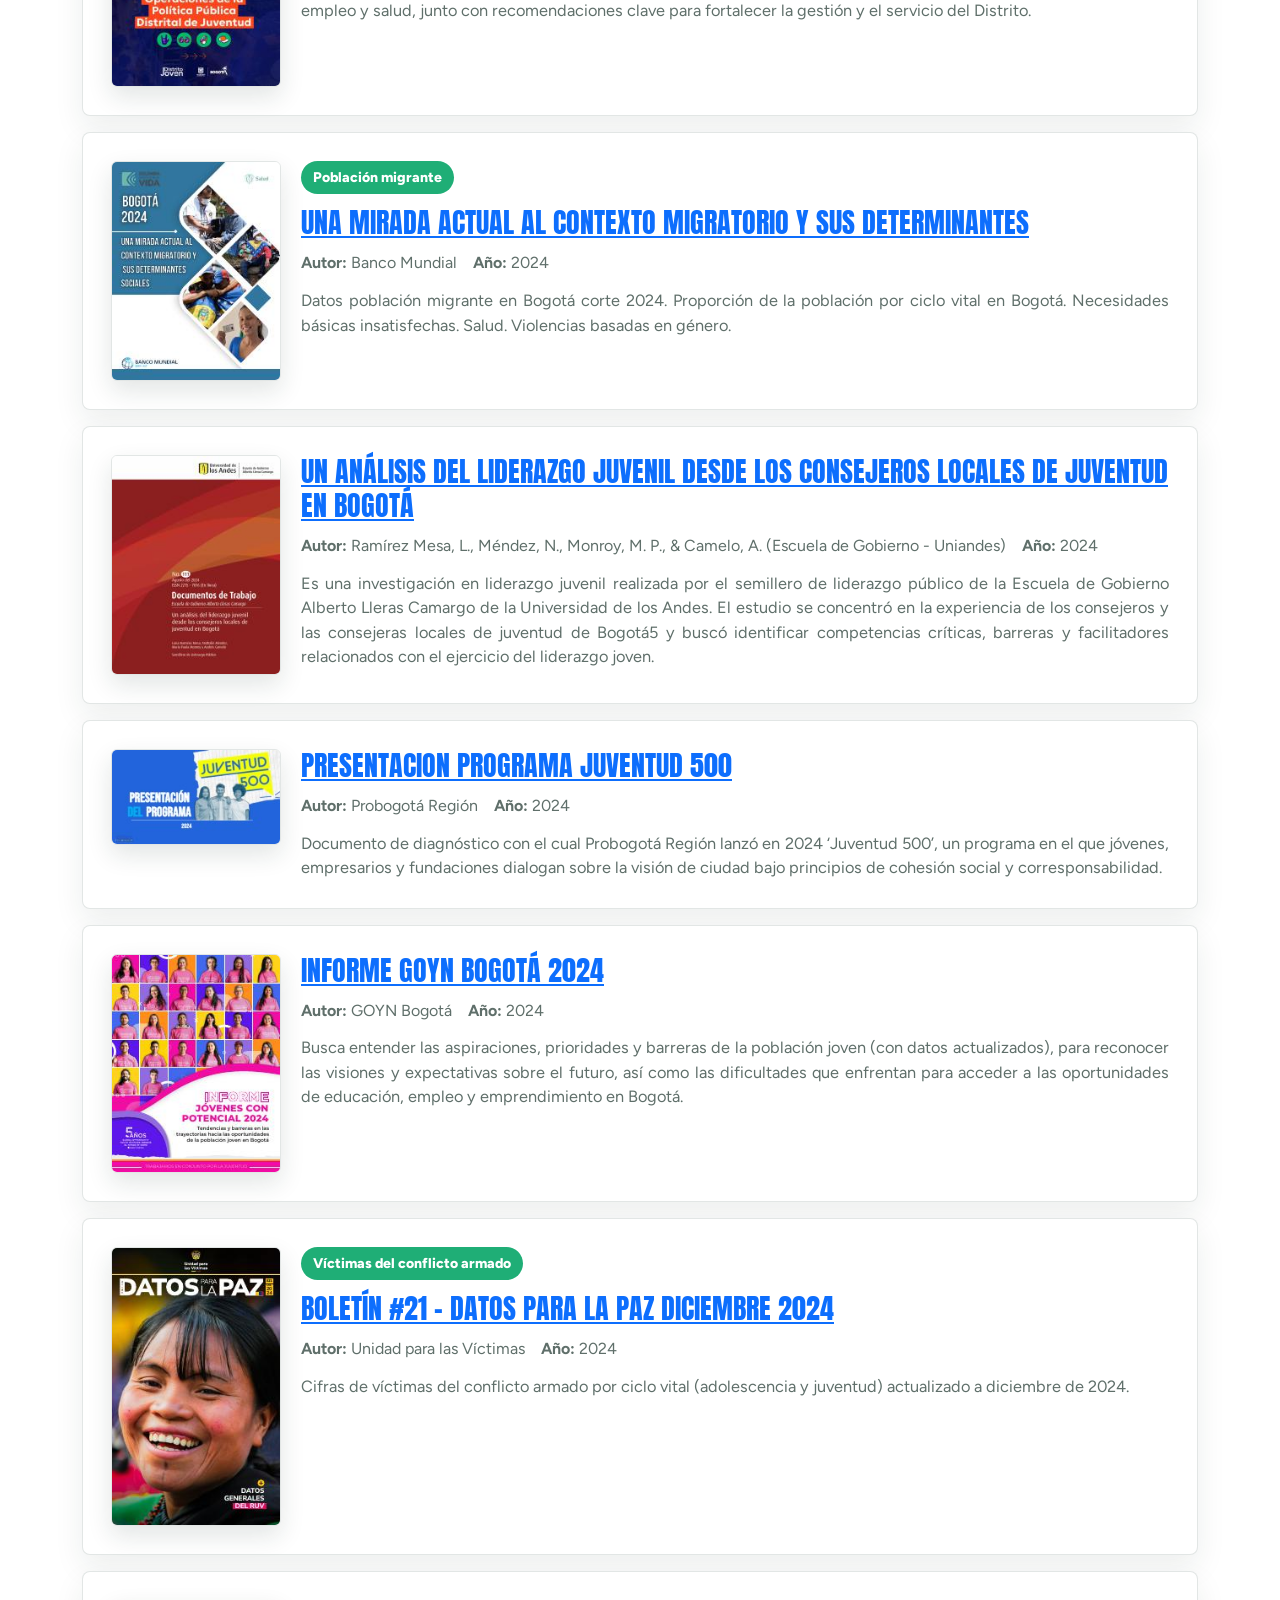
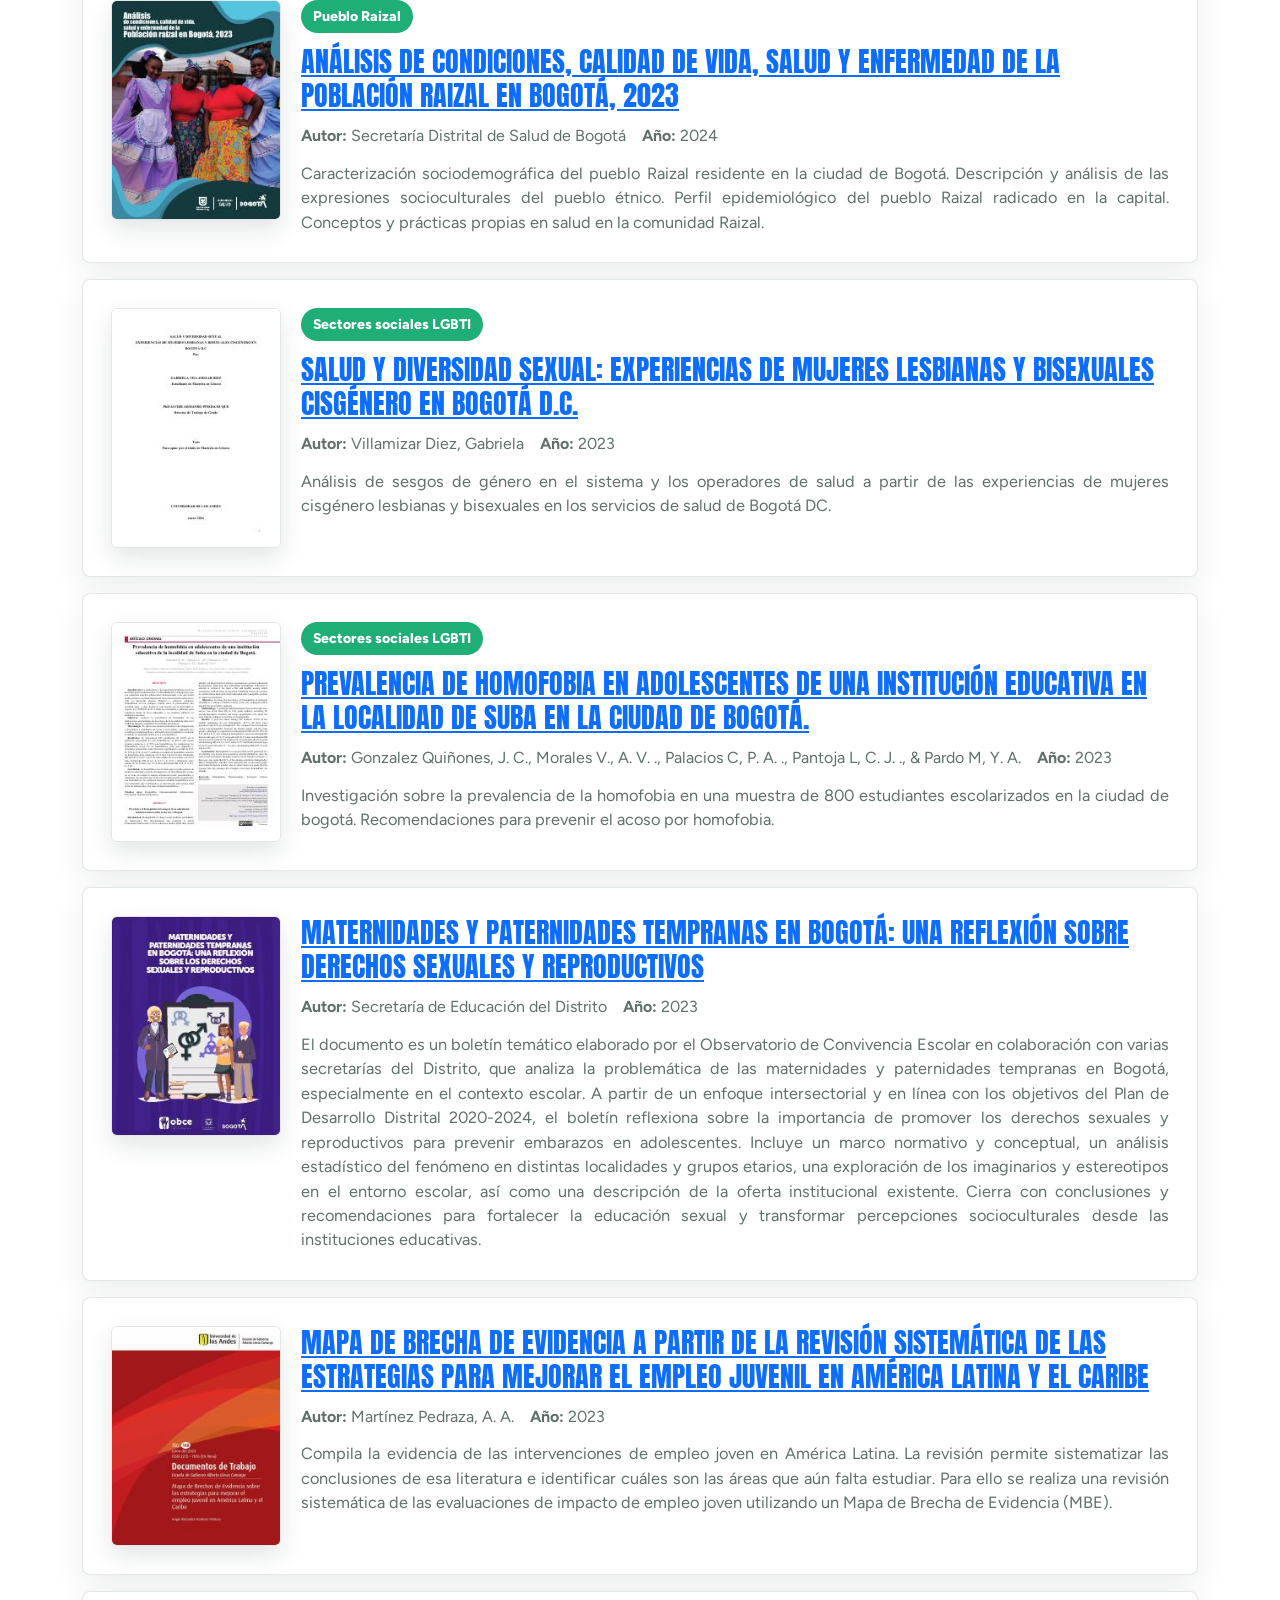
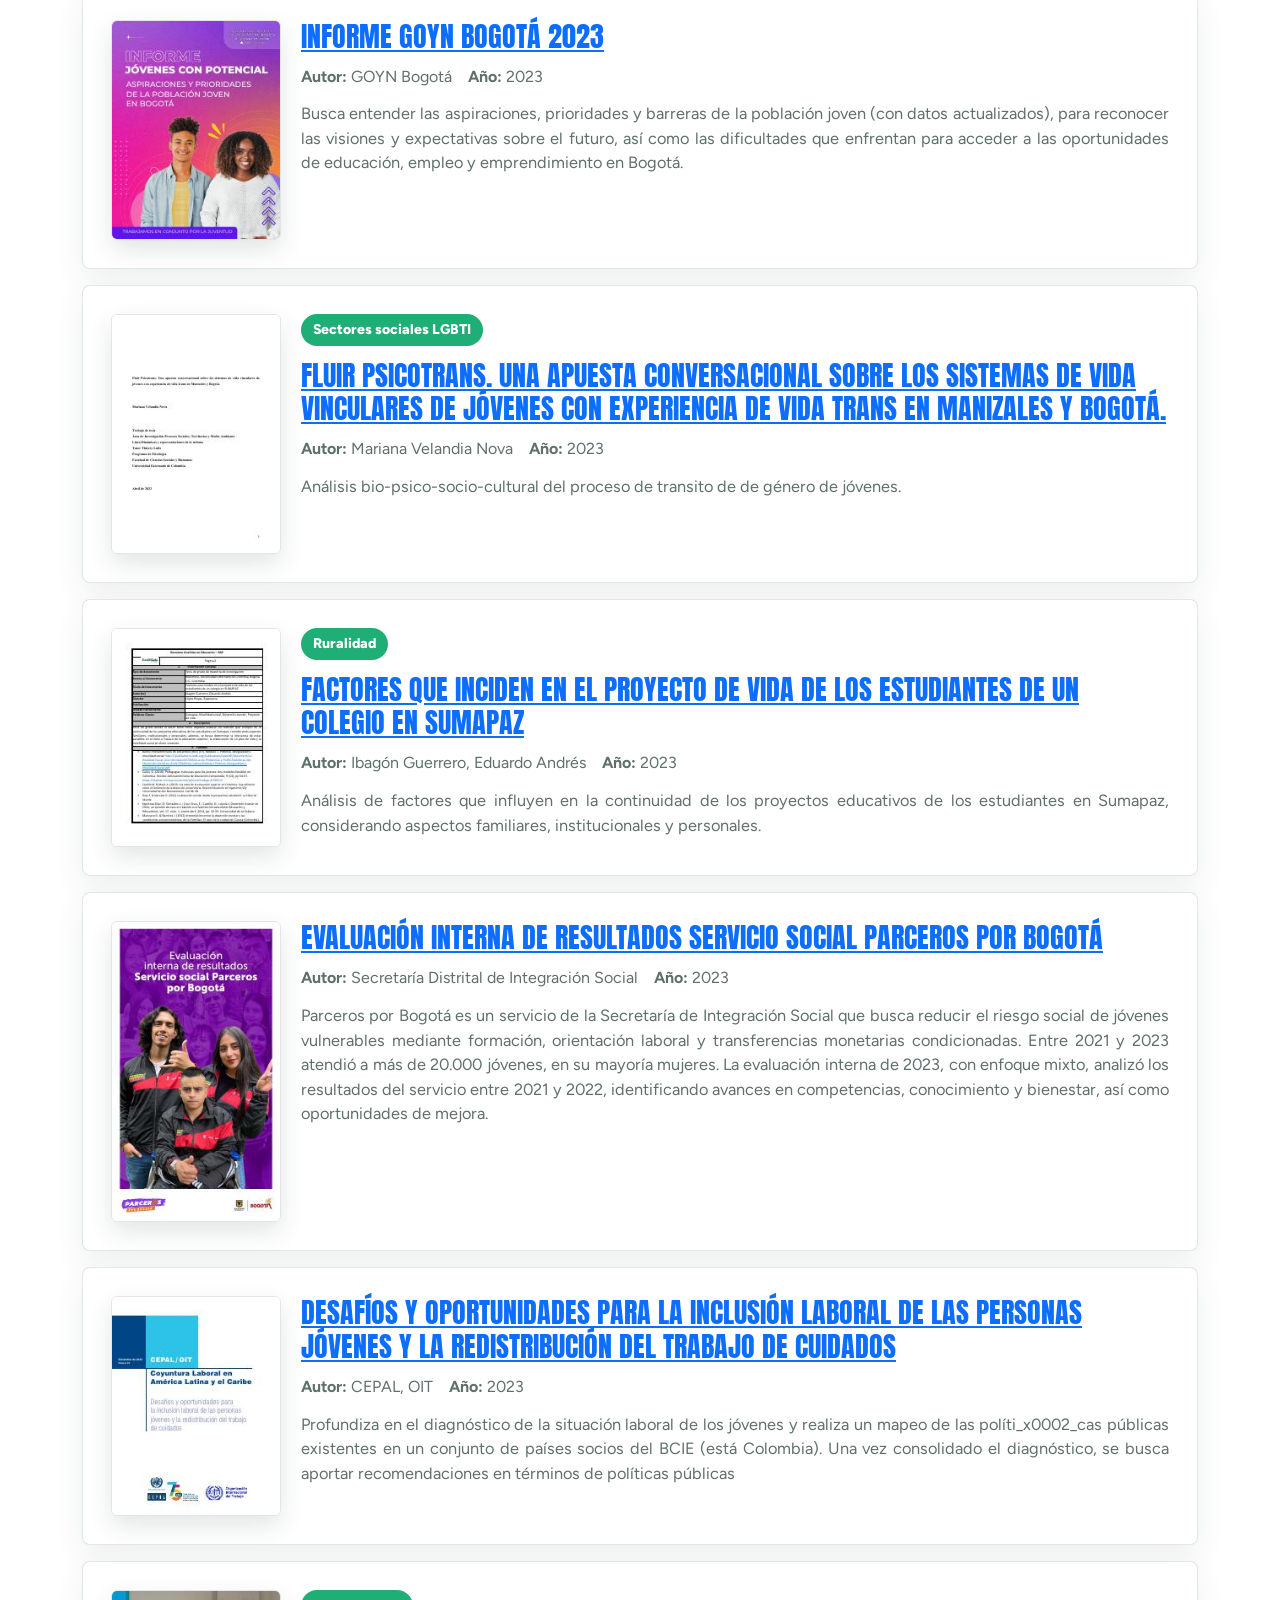
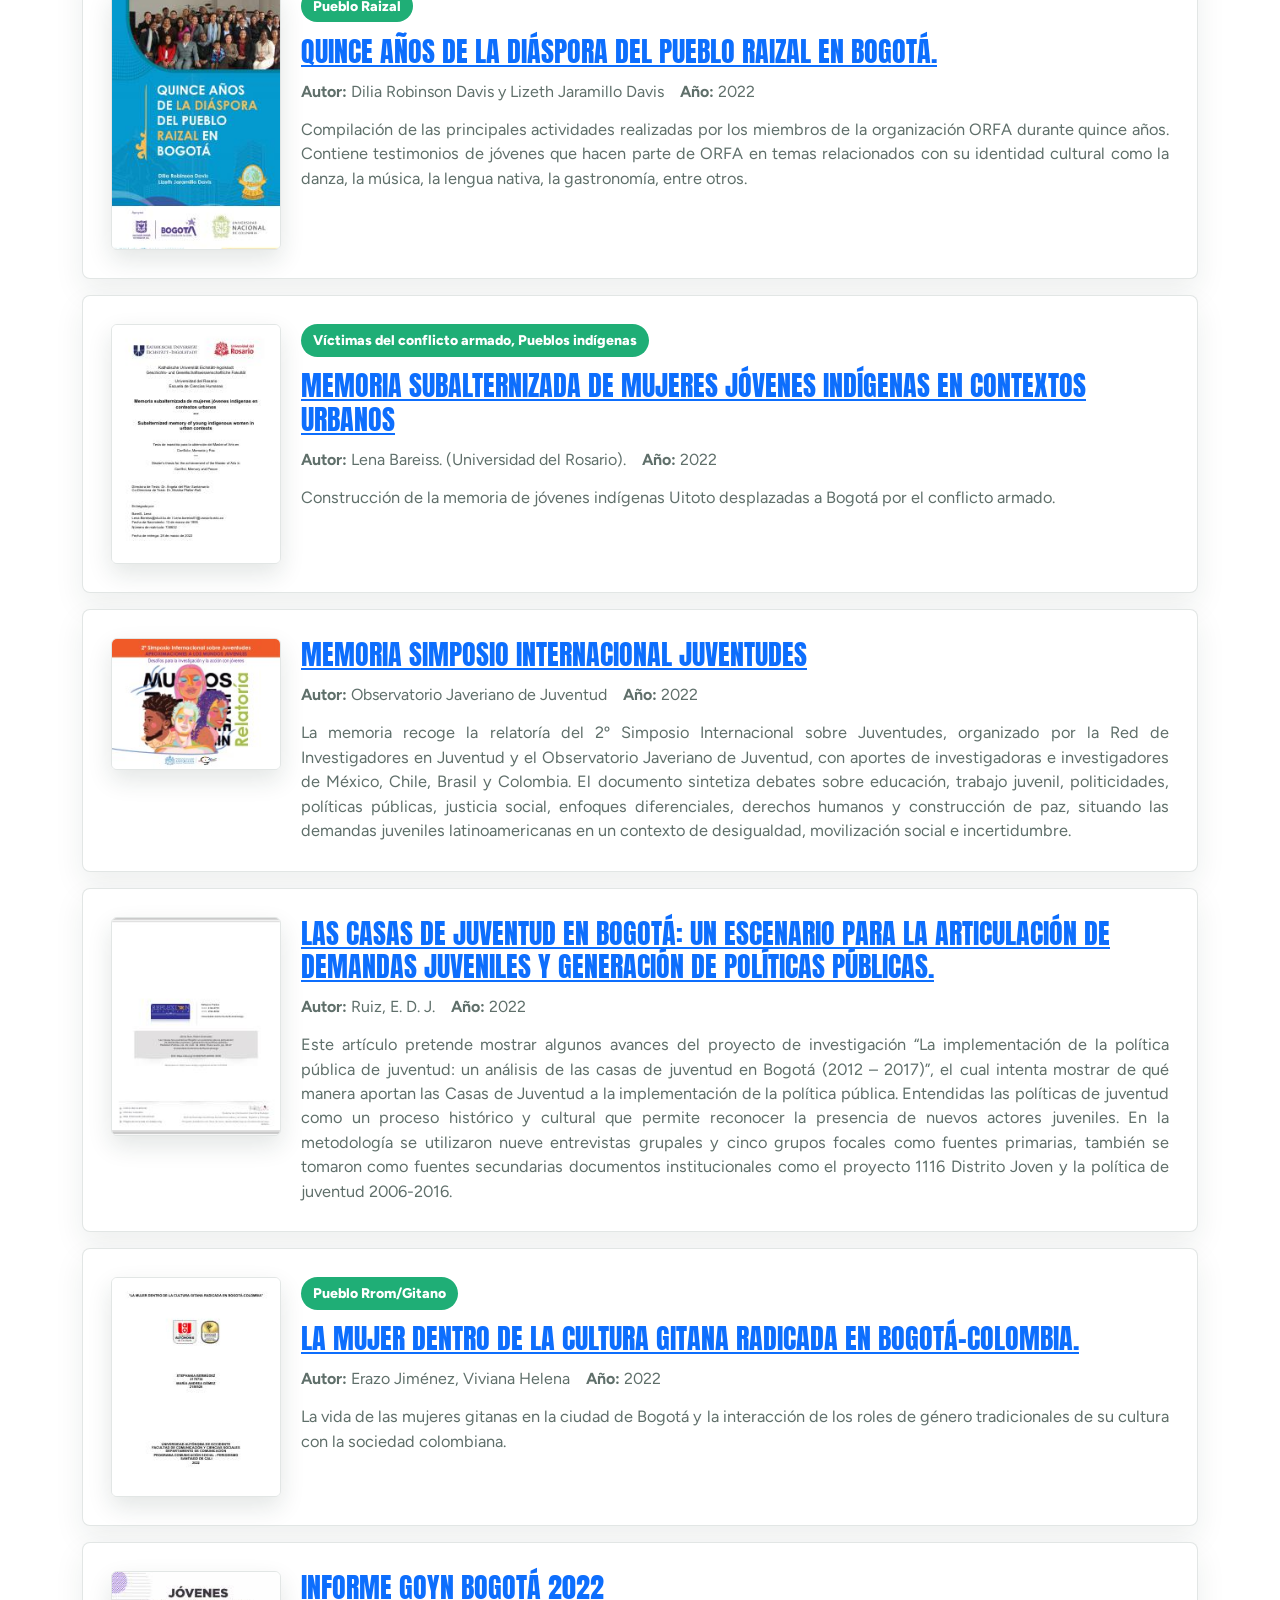
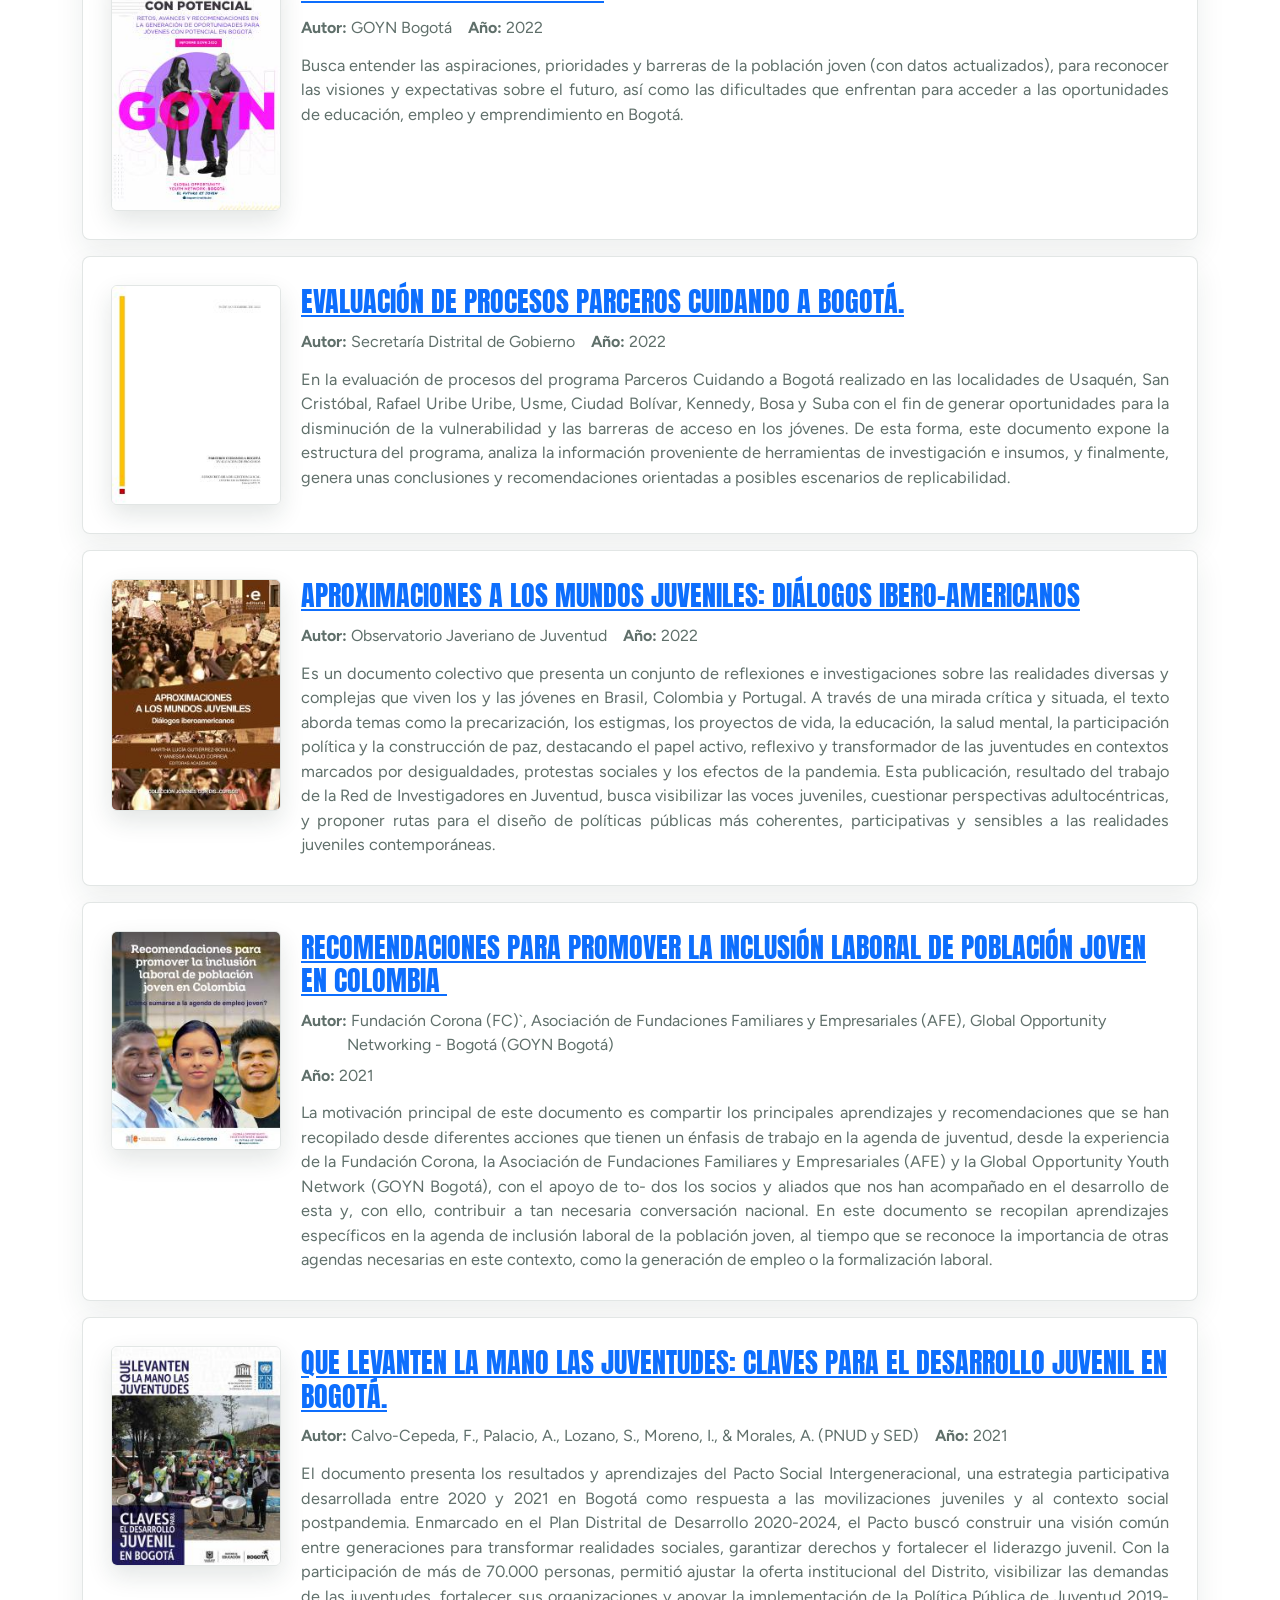
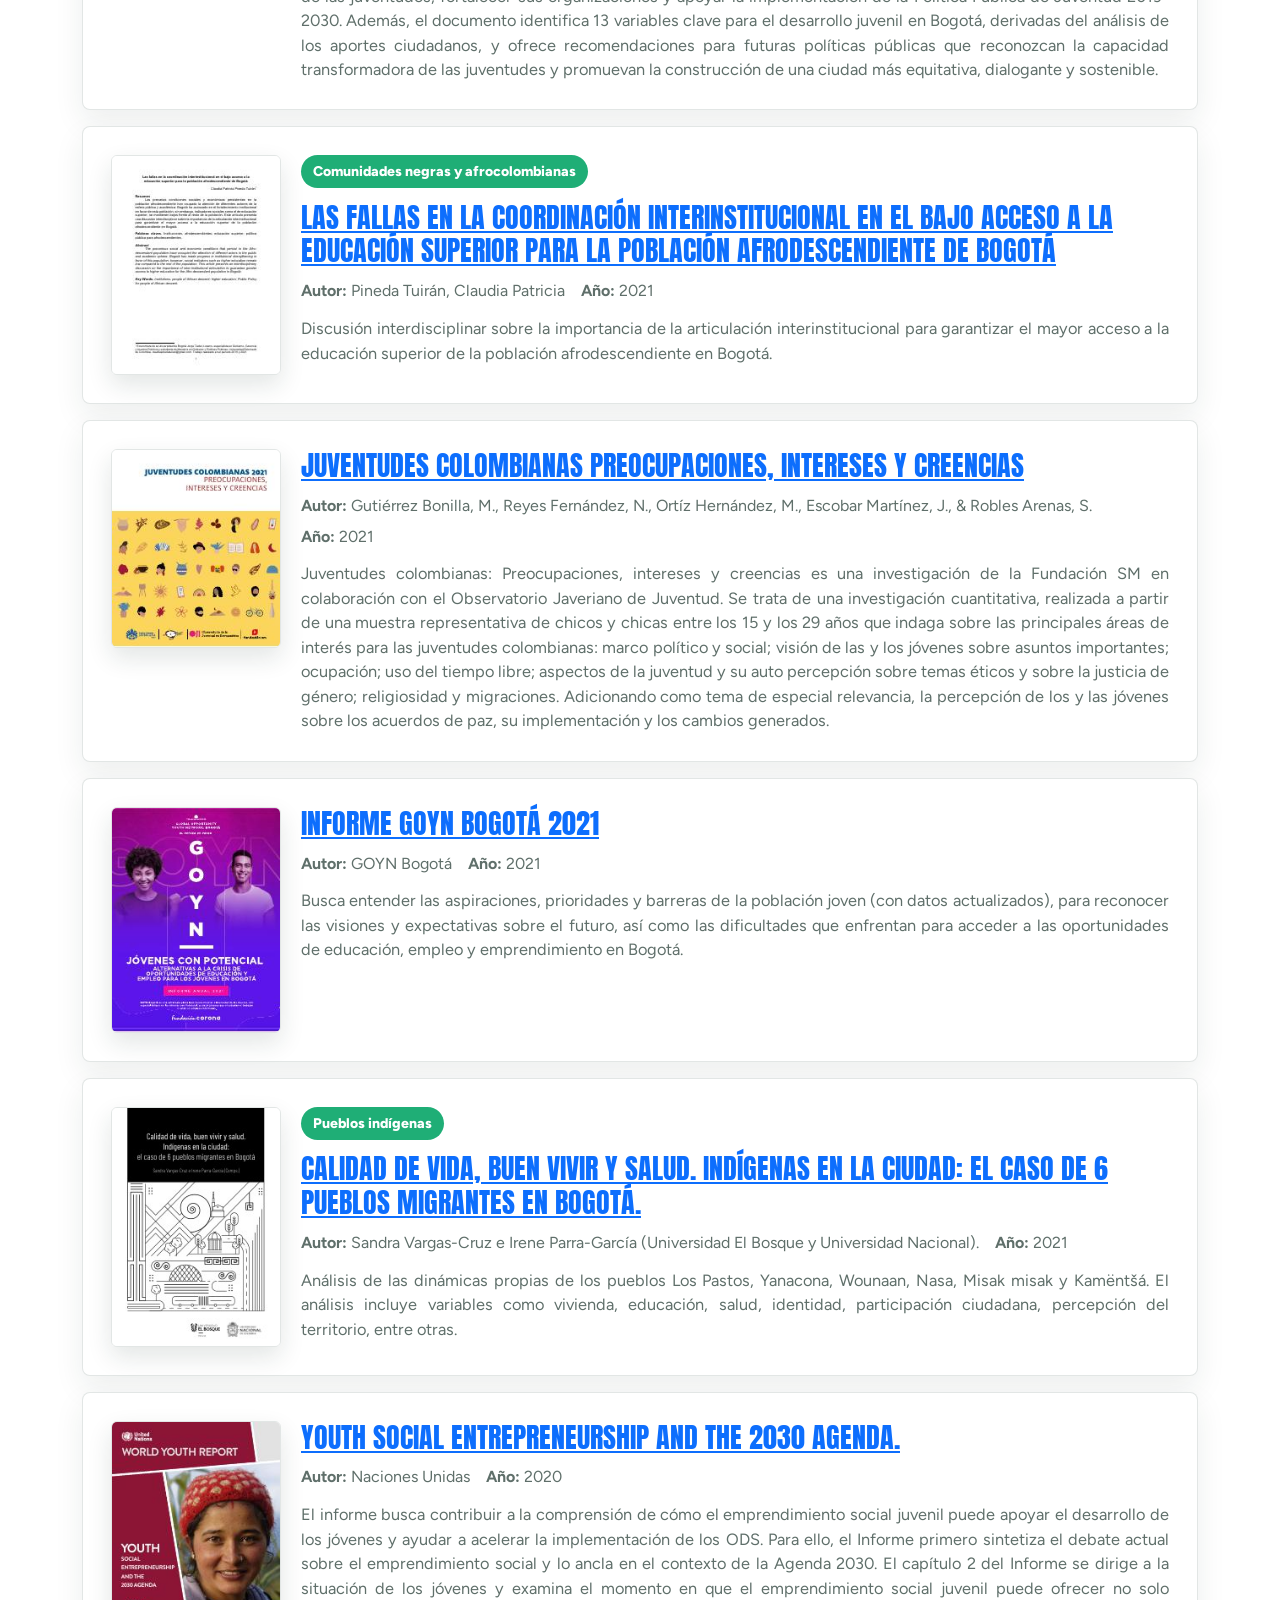
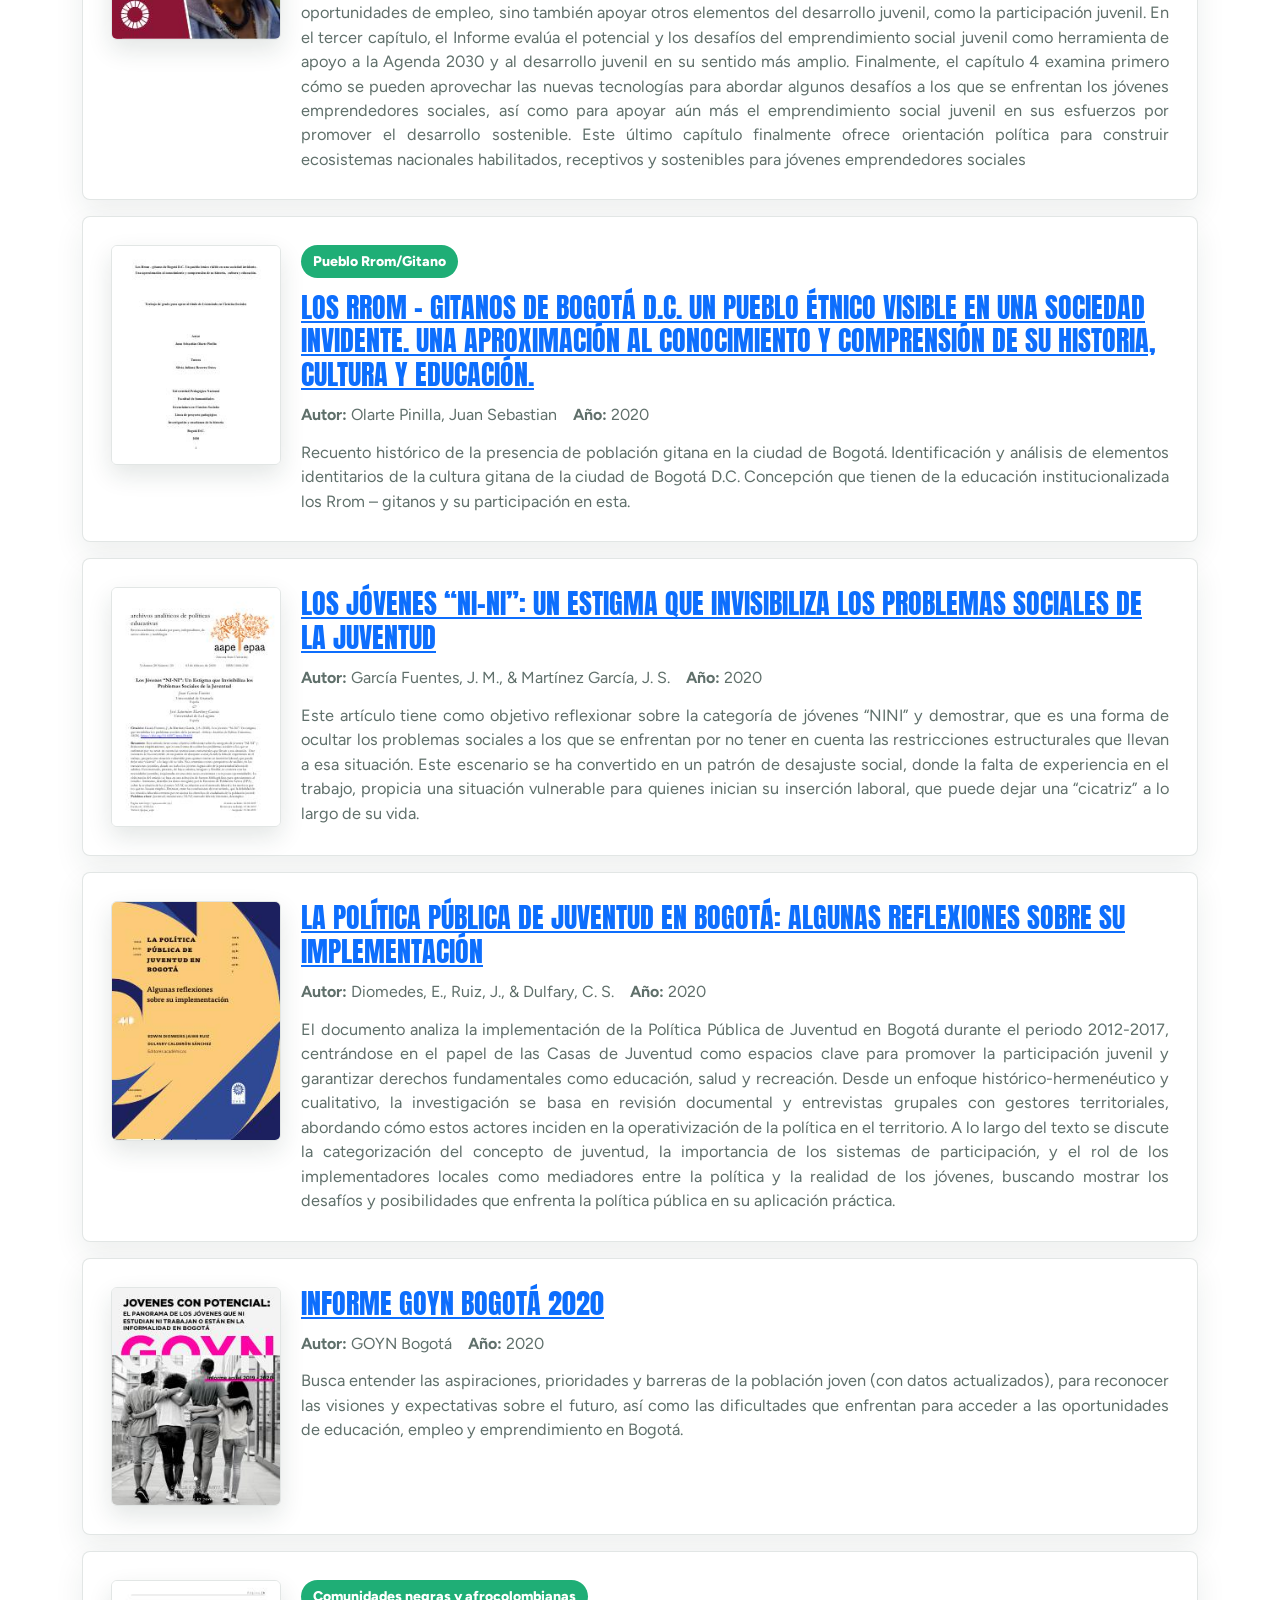
==== commit 3cf4fded: "empaqueta el sitio para que se publique sin depender de servicios externos" ====
--- a/ecosistema-juventud.html
+++ b/ecosistema-juventud.html
@@ -4,8 +4,8 @@
     <meta charset="utf-8">
     <meta name="viewport" content="width=device-width, initial-scale=1">
     <title>Ecosistema de Juventud | Datálogo Joven</title>
-    <link href="https://cdn.jsdelivr.net/npm/bootstrap@5.3.3/dist/css/bootstrap.min.css" rel="stylesheet">
-    <link href="https://fonts.googleapis.com/css2?family=Material+Symbols+Rounded:opsz,wght,FILL,GRAD@24,400,0,0" rel="stylesheet">
+    <link href="externos/bootstrap-5.3.3.min.css" rel="stylesheet">
+    <link href="externos/material-symbols.css" rel="stylesheet">
     <link rel="stylesheet" href="css/styles.css">
   </head>
   <body>
@@ -156,8 +156,8 @@
 <div id="mod-custom122" class="mod-custom custom">
     <div class="container" style="padding: 1px 0;">
 <div class="row">
-<div class="col-md-1 hasTooltip" style="border-right: 1px solid white;" data-original-title="Logo del Portal Único del Estado Colombiano – GOV.CO "><a href="https://www.colombia.co/" target="_blank" rel="alternate noopener"><img data-src="https://servicios.sdis.gov.co/images/logos/marca_colombia.png" alt="Marca Colombia" width="60px" class="lazyload" /></a></div>
-<div class="col-md-5" style="padding-top: 16px;"><a style="color: white;" href="https://www.gov.co" target="_blank" rel="noopener"><img data-src="https://servicios.sdis.gov.co/images/logos/header_govco.png" alt="Logo Portal GOV.CO" width="113" height="27" class="lazyload" /></a></div>
+<div class="col-md-1 hasTooltip" style="border-right: 1px solid white;" data-original-title="Logo del Portal Único del Estado Colombiano – GOV.CO "><a href="https://www.colombia.co/" target="_blank" rel="alternate noopener"><img data-src="img/marca-colombia-footer.png" alt="Marca Colombia" width="60px" class="lazyload" /></a></div>
+<div class="col-md-5" style="padding-top: 16px;"><a style="color: white;" href="https://www.gov.co" target="_blank" rel="noopener"><img data-src="img/logo-govco-footer.png" alt="Logo Portal GOV.CO" width="113" height="27" class="lazyload" /></a></div>
 </div>
 </div></div>
 </div></div></div></div></div>
@@ -166,7 +166,7 @@
       
   </footer>
 
-    <script src="https://cdn.jsdelivr.net/npm/bootstrap@5.3.3/dist/js/bootstrap.bundle.min.js"></script>
+    <script src="externos/bootstrap-5.3.3.bundle.min.js"></script>
     <script src="data/ecosistema-documentos.js"></script>
     <script src="js/main.js"></script>
   </body>
--- a/externos/material-symbols.css
+++ b/externos/material-symbols.css
@@ -0,0 +1,23 @@
+/* fallback */
+@font-face {
+  font-family: 'Material Symbols Rounded';
+  font-style: normal;
+  font-weight: 400;
+  src: url(fuentes/iconos-00.woff2) format('woff2');
+}
+
+.material-symbols-rounded {
+  font-family: 'Material Symbols Rounded';
+  font-weight: normal;
+  font-style: normal;
+  font-size: 24px;
+  line-height: 1;
+  letter-spacing: normal;
+  text-transform: none;
+  display: inline-block;
+  white-space: nowrap;
+  word-wrap: normal;
+  direction: ltr;
+  -webkit-font-feature-settings: 'liga';
+  -webkit-font-smoothing: antialiased;
+}
--- a/css/styles.css
+++ b/css/styles.css
@@ -1,4 +1,4 @@
-@import url("https://fonts.googleapis.com/css2?family=Anton&family=Antonio:wght@700&family=Figtree:wght@400;500;600;700;800&display=swap");
+@import url("../externos/tipografias.css");
 
 :root {
   --datalogo-green: #1FAE76;
@@ -853,6 +853,26 @@
   text-decoration: underline;
 }
 
+/* Cierre de la seccion de instancias: una linea de contacto sin caja. La
+   separacion es de espacio y no de filete, porque un filete de ancho completo
+   debajo de las tarjetas lee como el borde de una tarjeta vacia mas */
+.instancias-contacto {
+  color: var(--datalogo-muted);
+  font-size: 1.05rem;
+  margin: 2.75rem 0 0;
+}
+
+.instancias-contacto a {
+  color: var(--datalogo-green);
+  font-weight: 600;
+  text-decoration: none;
+}
+
+.instancias-contacto a:hover,
+.instancias-contacto a:focus {
+  text-decoration: underline;
+}
+
 .tag-differential {
   background: var(--datalogo-green);
   border-radius: 999px;
